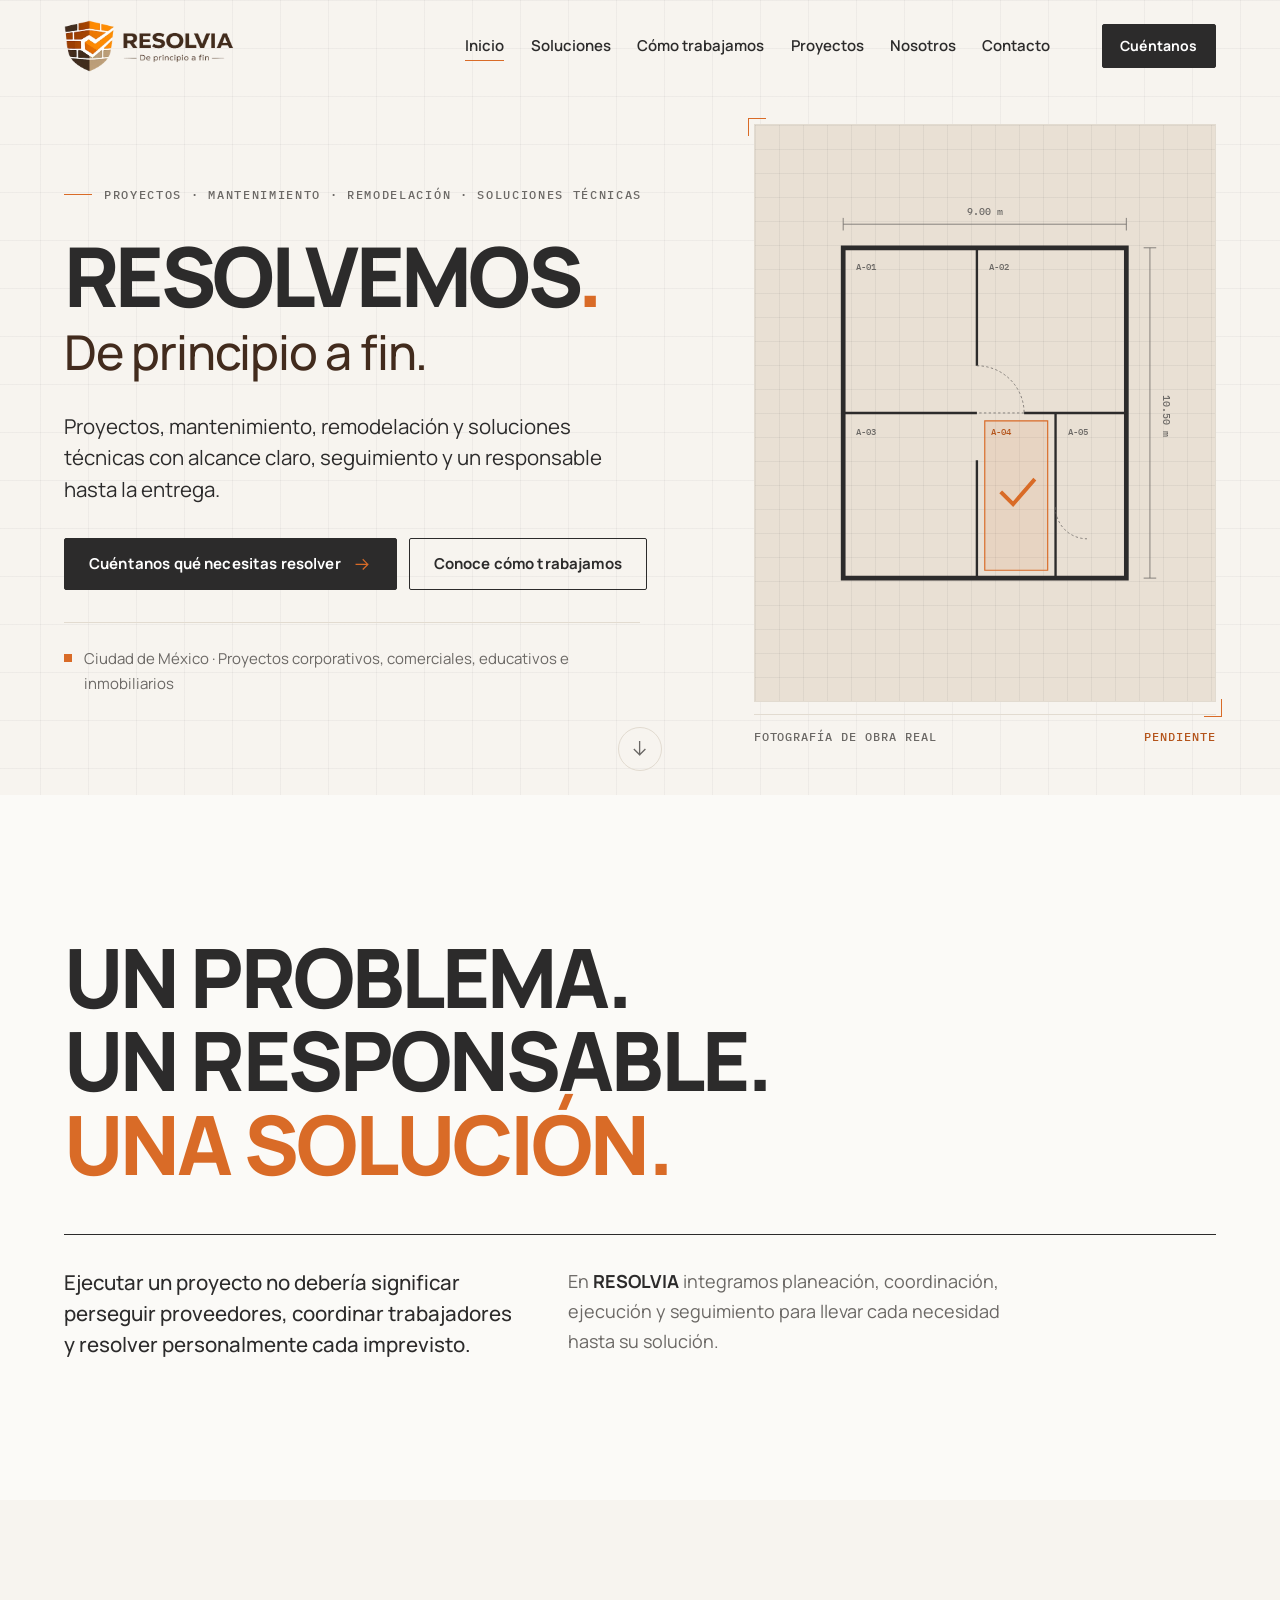
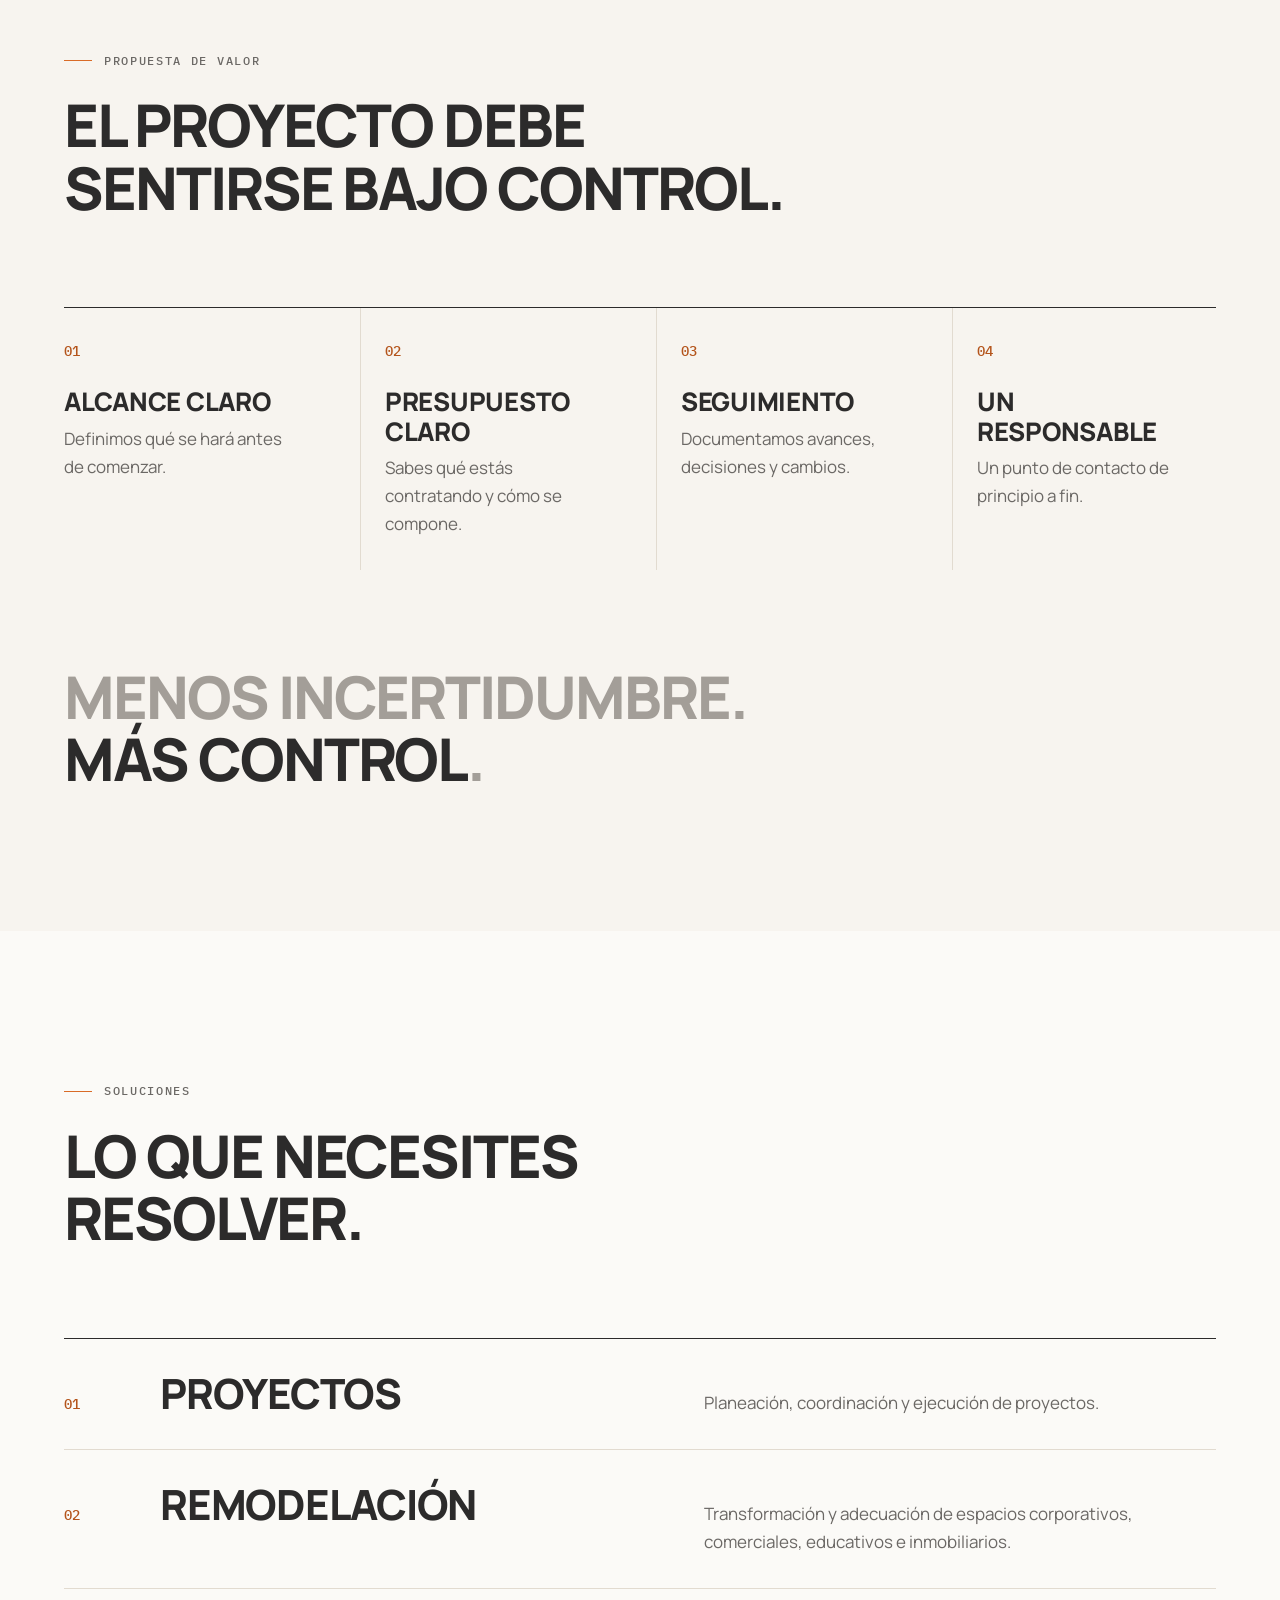
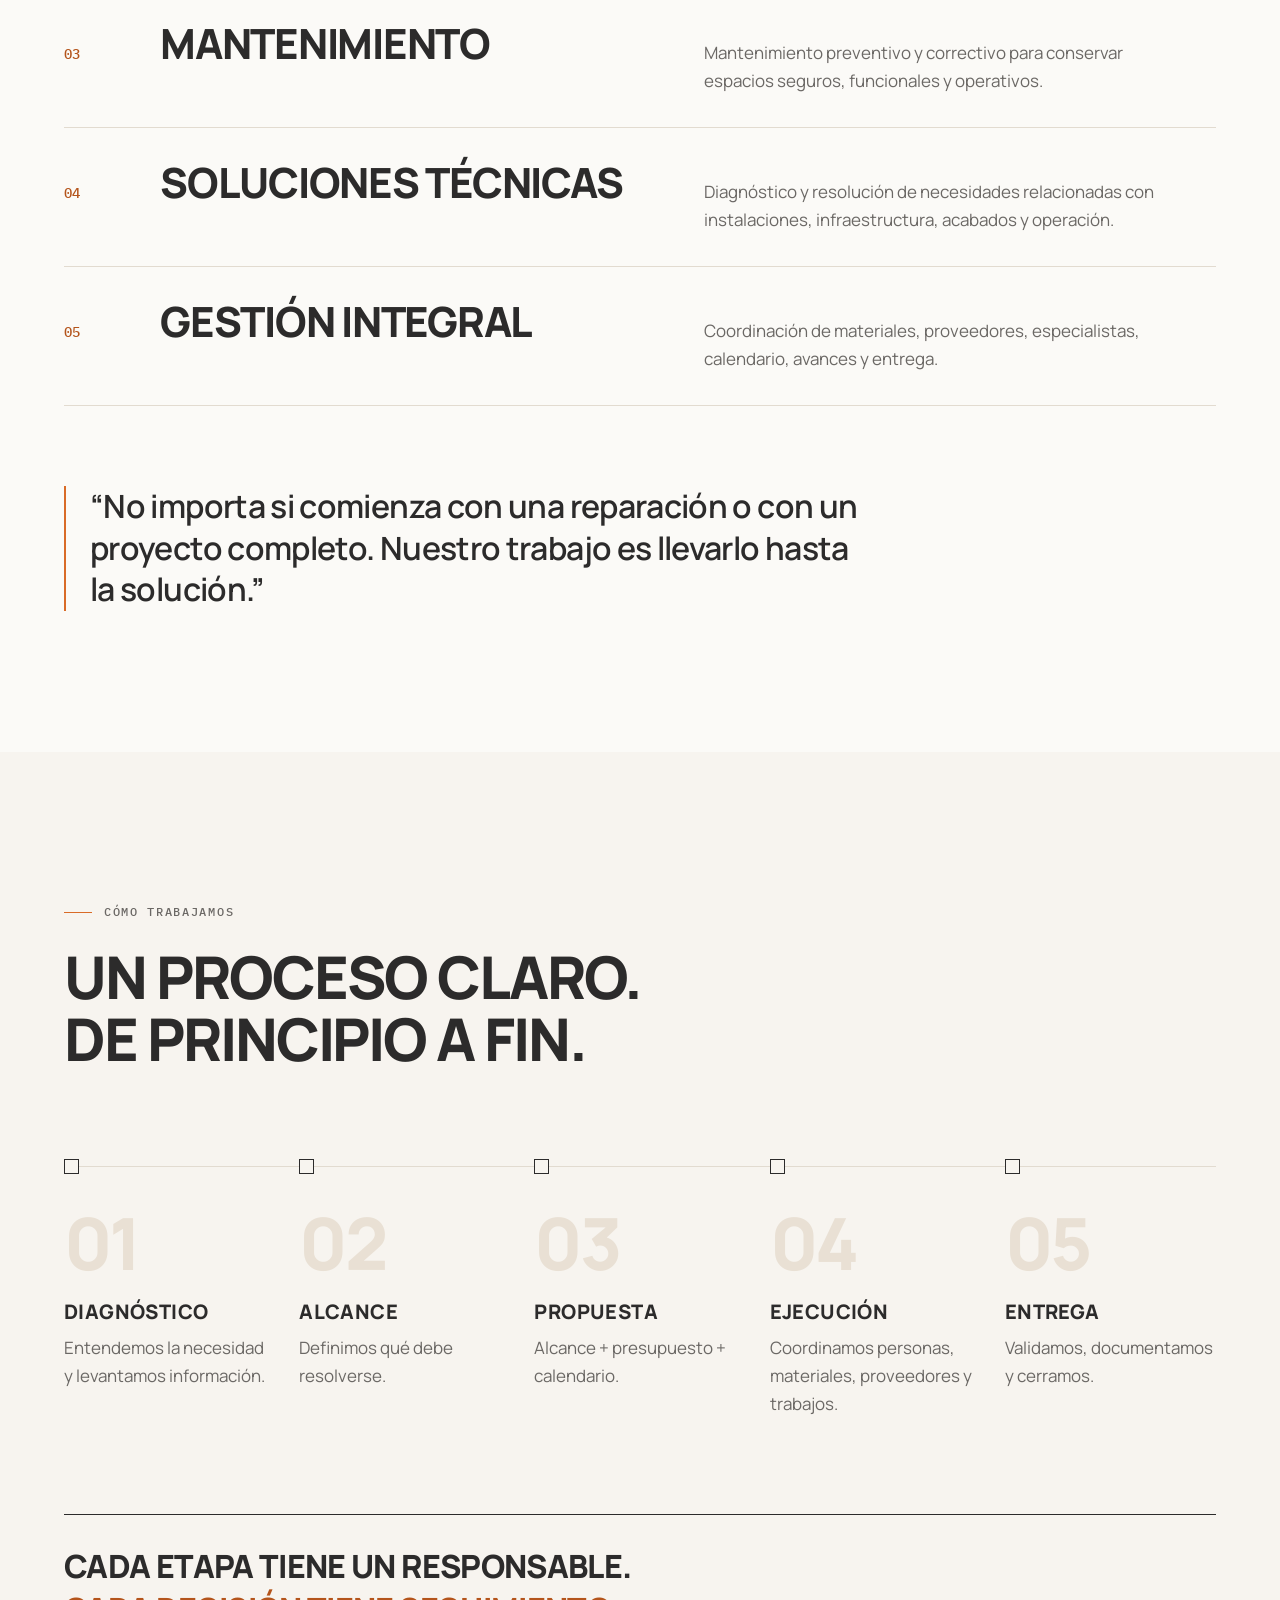
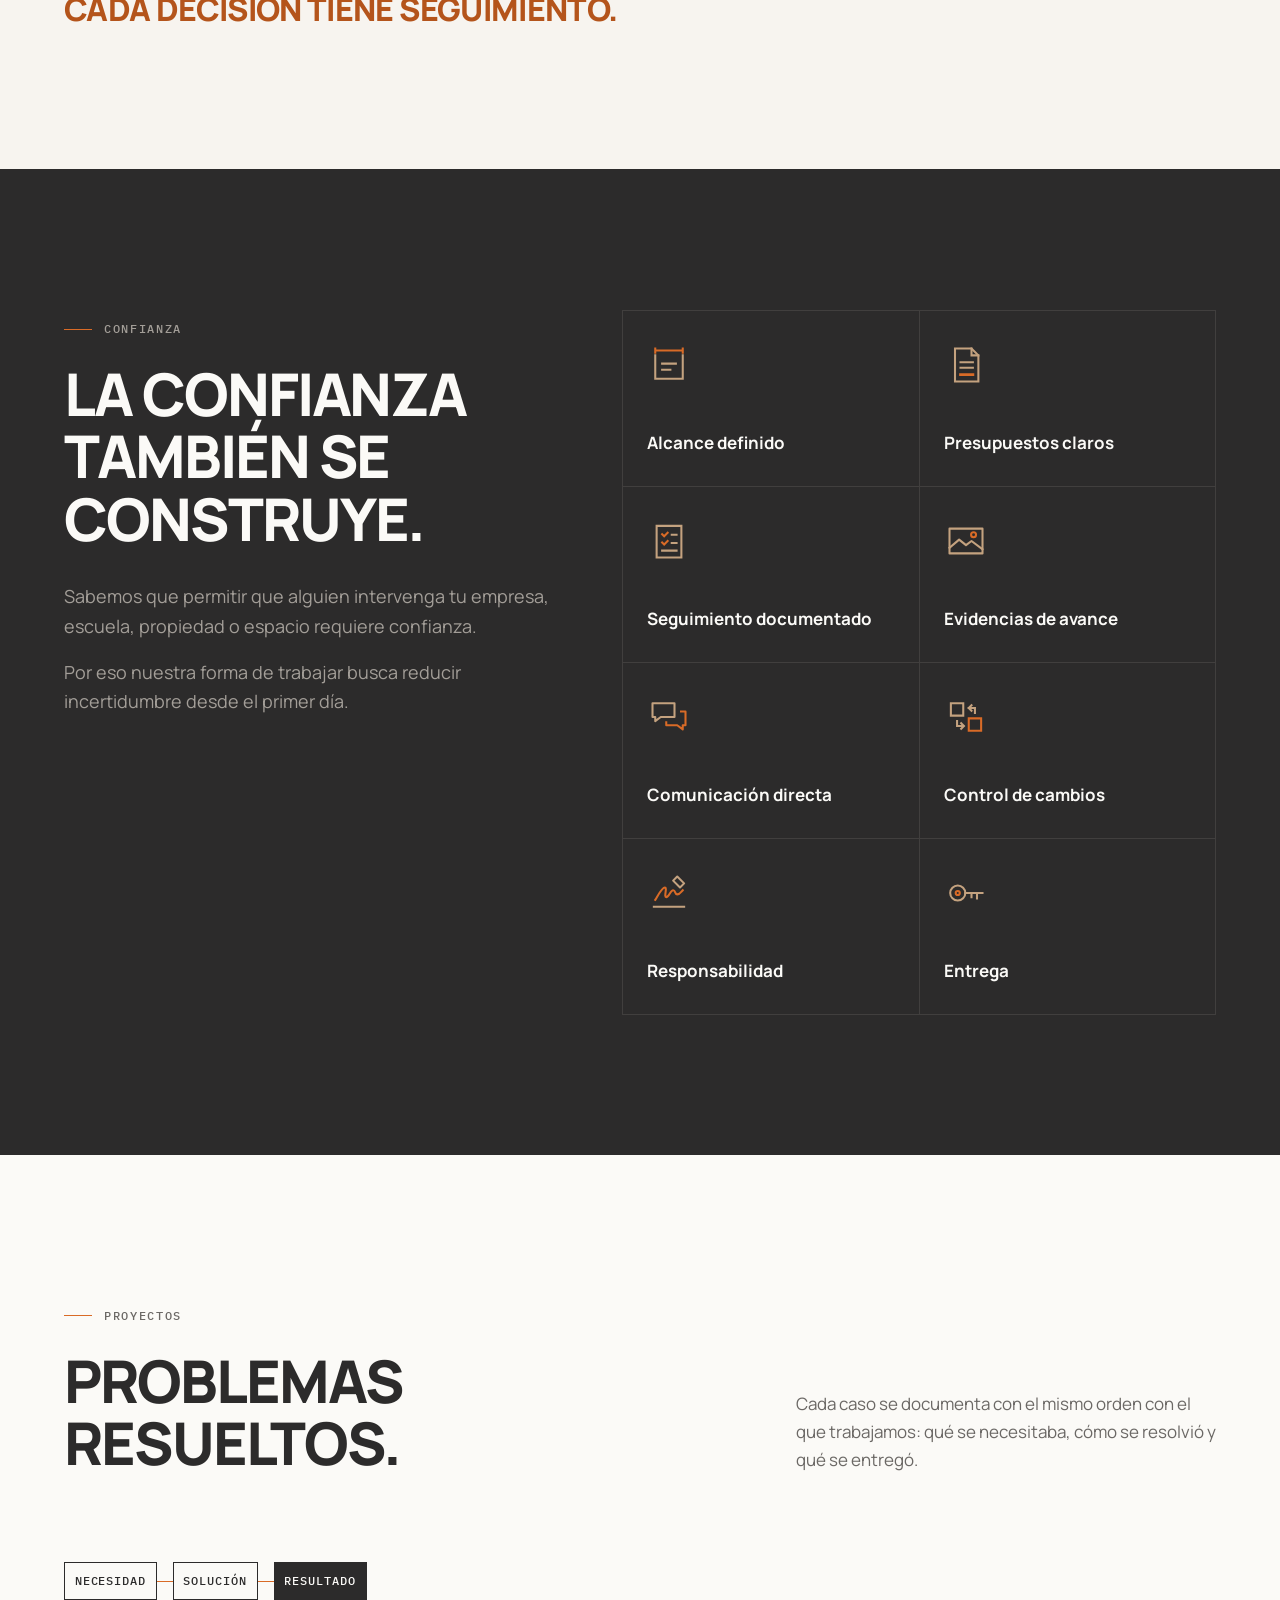
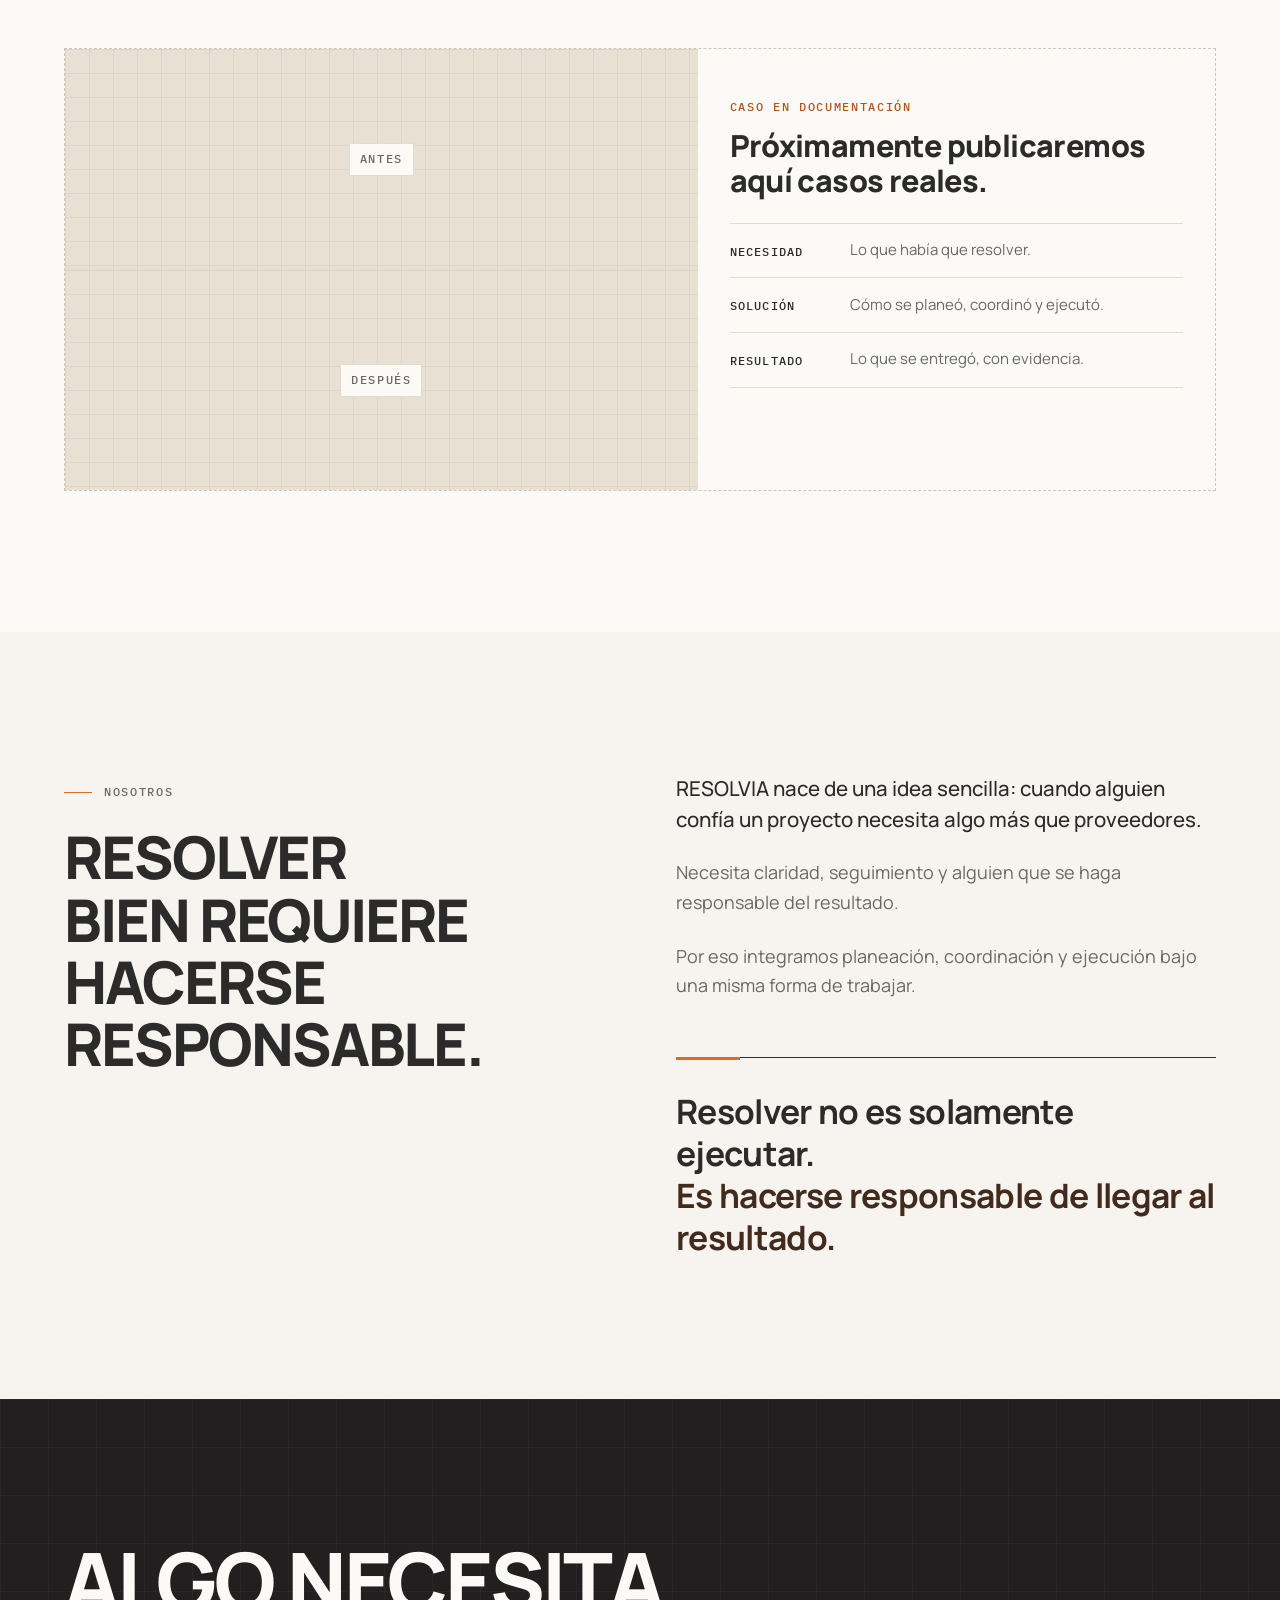
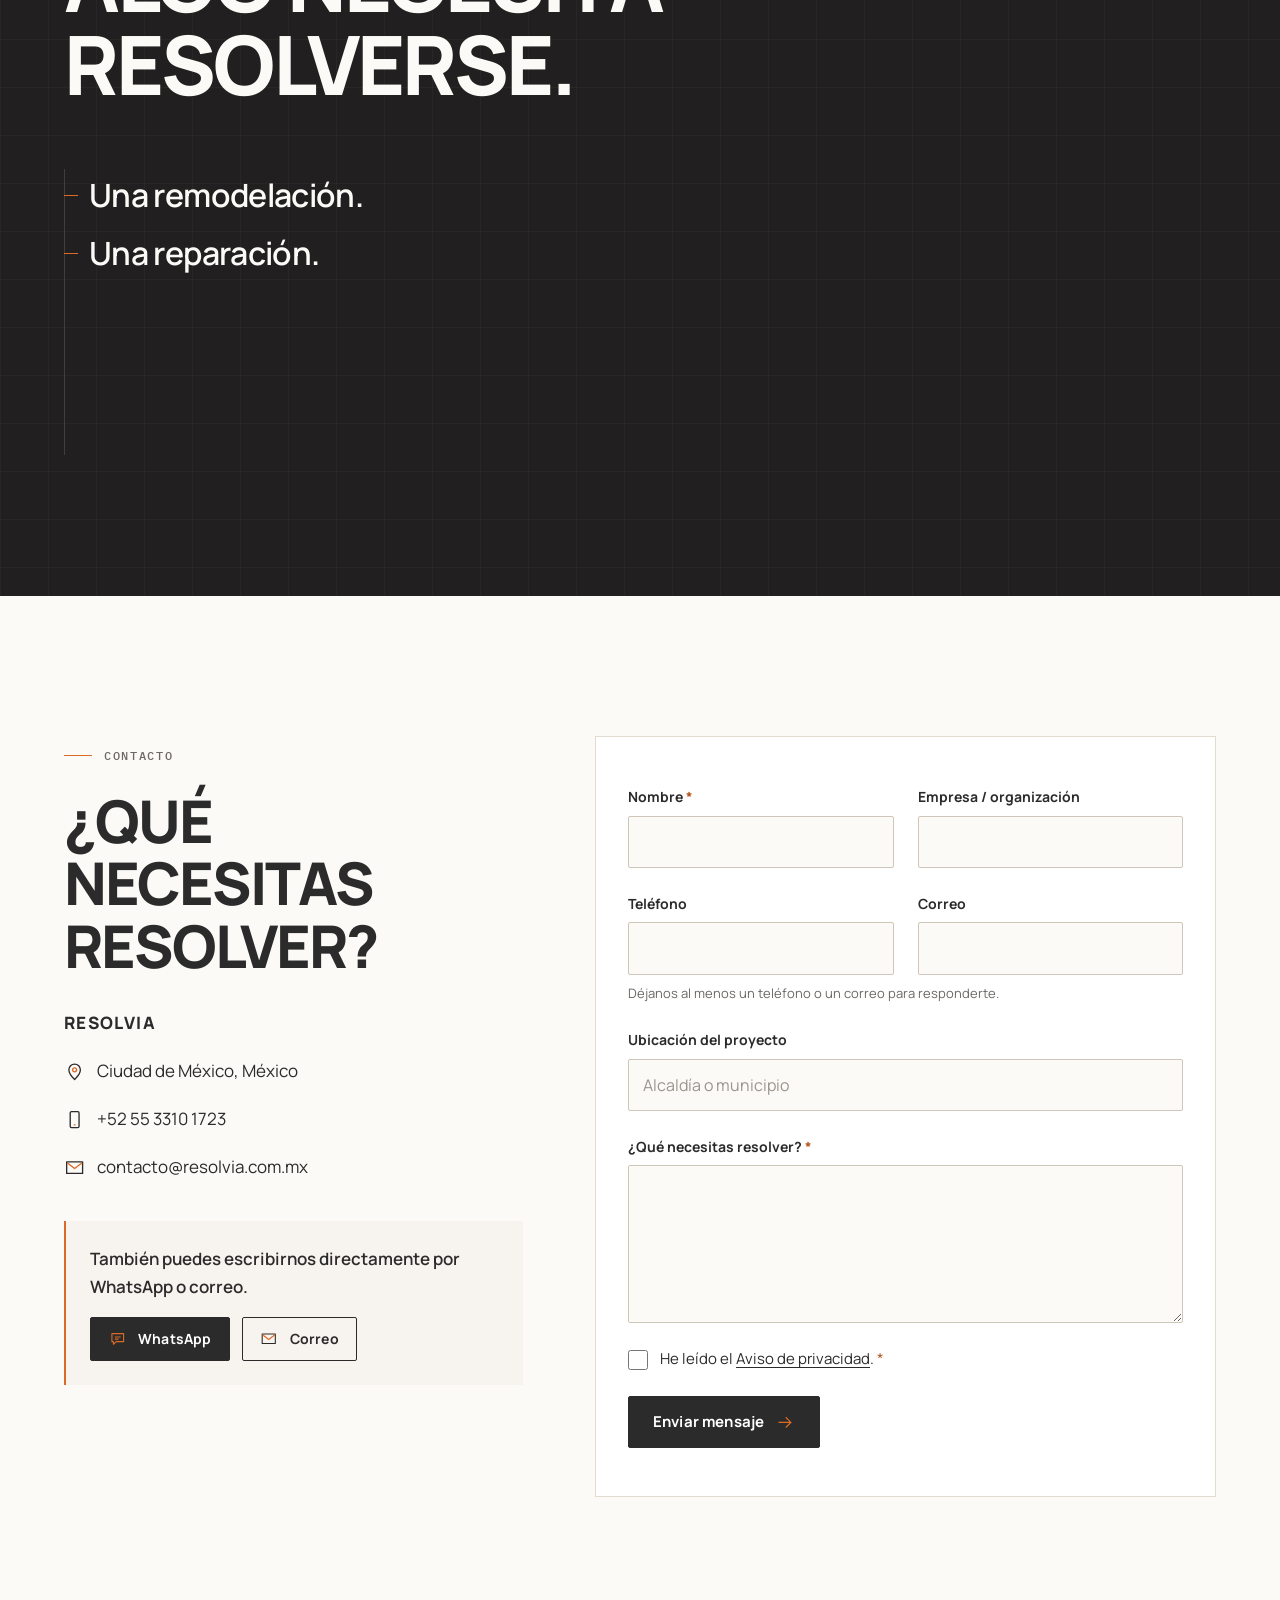
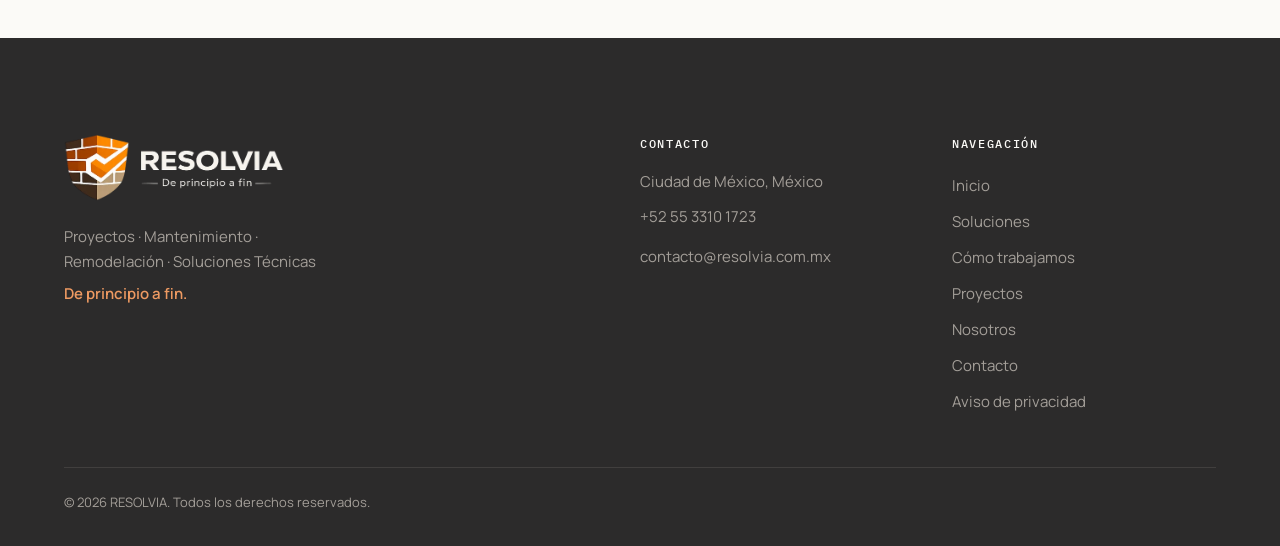
==== index.html @ 06630577 "Sitio web RESOLVIA v1.0 para GitHub Pages Sitio estático (HTML, CSS, JS vanilla) con index, 404, avi" ====
<!doctype html>
<html lang="es-MX">
<head>
  <meta charset="utf-8">
  <meta name="viewport" content="width=device-width, initial-scale=1, viewport-fit=cover">

  <!-- ===== SEO ===== -->
  <title>RESOLVIA | Proyectos, Remodelación y Mantenimiento en CDMX</title>
  <meta name="description" content="Proyectos, remodelación, mantenimiento y soluciones técnicas con seguimiento y un responsable de principio a fin. RESOLVIA · Ciudad de México.">
  <link rel="canonical" href="https://resolvia.com.mx/">
  <meta name="robots" content="index, follow">
  <meta name="theme-color" content="#2C2B2B">
  <meta name="format-detection" content="telephone=no">

  <!-- ===== Open Graph ===== -->
  <meta property="og:type" content="website">
  <meta property="og:locale" content="es_MX">
  <meta property="og:site_name" content="RESOLVIA">
  <meta property="og:title" content="RESOLVIA — De principio a fin.">
  <meta property="og:description" content="Proyectos, mantenimiento, remodelación y soluciones técnicas.">
  <meta property="og:url" content="https://resolvia.com.mx/">
  <meta property="og:image" content="https://resolvia.com.mx/assets/images/resolvia-og.jpg">
  <meta property="og:image:width" content="1200">
  <meta property="og:image:height" content="630">
  <meta property="og:image:alt" content="Logotipo de RESOLVIA sobre fondo carbón. De principio a fin.">

  <!-- ===== Twitter Cards ===== -->
  <meta name="twitter:card" content="summary_large_image">
  <meta name="twitter:title" content="RESOLVIA — De principio a fin.">
  <meta name="twitter:description" content="Proyectos, mantenimiento, remodelación y soluciones técnicas.">
  <meta name="twitter:image" content="https://resolvia.com.mx/assets/images/resolvia-og.jpg">

  <!-- ===== Favicon ===== -->
  <link rel="icon" href="favicon.ico" sizes="48x48">
  <link rel="icon" type="image/png" sizes="32x32" href="favicon-32x32.png">
  <link rel="icon" type="image/png" sizes="16x16" href="favicon-16x16.png">
  <link rel="apple-touch-icon" href="apple-touch-icon.png">
  <link rel="manifest" href="site.webmanifest">

  <!-- Marca que JS está activo antes de pintar (evita parpadeo en animaciones) -->
  <script>document.documentElement.classList.add("js");</script>

  <!-- ===== Recursos críticos ===== -->
  <link rel="preload" href="assets/fonts/manrope-var.woff2" as="font" type="font/woff2" crossorigin>
  <link rel="stylesheet" href="css/variables.css">
  <link rel="stylesheet" href="css/reset.css">
  <link rel="stylesheet" href="css/styles.css">
  <link rel="stylesheet" href="css/responsive.css">
  <script src="js/main.js" defer></script>

  <!-- ===== Datos estructurados (solo información real) ===== -->
  <script type="application/ld+json">
  {
    "@context": "https://schema.org",
    "@type": "ProfessionalService",
    "@id": "https://resolvia.com.mx/#organizacion",
    "name": "RESOLVIA",
    "slogan": "De principio a fin.",
    "description": "Proyectos, remodelación, mantenimiento y soluciones técnicas con seguimiento y un responsable de principio a fin.",
    "url": "https://resolvia.com.mx/",
    "logo": "https://resolvia.com.mx/assets/logos/resolvia-logo-1200.png",
    "image": "https://resolvia.com.mx/assets/images/resolvia-og.jpg",
    "telephone": "+52 55 3310 1723",
    "email": "contacto@resolvia.com.mx",
    "address": {
      "@type": "PostalAddress",
      "addressLocality": "Ciudad de México",
      "addressRegion": "CDMX",
      "addressCountry": "MX"
    },
    "areaServed": {
      "@type": "City",
      "name": "Ciudad de México"
    },
    "knowsAbout": [
      "Gestión de proyectos",
      "Remodelación de oficinas",
      "Remodelación comercial",
      "Remodelación de escuelas",
      "Mantenimiento preventivo y correctivo",
      "Adecuación de espacios",
      "Soluciones técnicas"
    ]
  }
  </script>

  <!-- ===================================================================
       GOOGLE ANALYTICS - INSERT GA4 ID HERE
       1. Crea una propiedad GA4 y copia tu Measurement ID (G-XXXXXXXXXX).
       2. Descomenta el bloque y reemplaza G-XXXXXXXXXX en ambos lugares.
       3. Actualiza el Aviso de privacidad para mencionar cookies de analítica.

  <script async src="https://www.googletagmanager.com/gtag/js?id=G-XXXXXXXXXX"></script>
  <script>
    window.dataLayer = window.dataLayer || [];
    function gtag(){dataLayer.push(arguments);}
    gtag('js', new Date());
    gtag('config', 'G-XXXXXXXXXX');
  </script>
       =================================================================== -->
</head>

<body>
  <a class="skip-link" href="#main">Saltar al contenido</a>

  <!-- =====================================================================
       HEADER
       ===================================================================== -->
  <header class="site-header" data-header>
    <div class="site-header__inner container">
      <a class="site-header__logo" href="#inicio" aria-label="RESOLVIA, ir al inicio">
        <picture>
          <source srcset="assets/logos/resolvia-dark.webp" type="image/webp">
          <img src="assets/logos/resolvia-dark.png" alt="RESOLVIA" width="520" height="159">
        </picture>
      </a>

      <nav class="site-nav" aria-label="Principal">
        <ul class="site-nav__list" role="list">
          <li><a class="site-nav__link" href="#inicio">Inicio</a></li>
          <li><a class="site-nav__link" href="#soluciones">Soluciones</a></li>
          <li><a class="site-nav__link" href="#proceso">Cómo trabajamos</a></li>
          <li><a class="site-nav__link" href="#proyectos">Proyectos</a></li>
          <li><a class="site-nav__link" href="#nosotros">Nosotros</a></li>
          <li><a class="site-nav__link" href="#contacto">Contacto</a></li>
        </ul>
      </nav>

      <a class="btn btn--dark btn--sm site-header__cta" href="#contacto">
        <span class="site-header__cta-long">Cuéntanos qué necesitas resolver</span>
        <span class="site-header__cta-short">Cuéntanos</span>
      </a>

      <button class="menu-toggle" type="button" aria-expanded="false" aria-controls="mobile-menu" data-menu-toggle>
        <span class="menu-toggle__bars" aria-hidden="true"></span>
        <span class="visually-hidden">Abrir menú</span>
      </button>
    </div>

    <!-- Menú móvil: comportamiento propio, no un desktop reducido -->
    <div class="mobile-menu" id="mobile-menu" data-mobile-menu hidden>
      <nav class="mobile-menu__nav" aria-label="Menú móvil">
        <ol class="mobile-menu__list" role="list">
          <li><a href="#inicio"><span class="mobile-menu__num">01</span>Inicio</a></li>
          <li><a href="#soluciones"><span class="mobile-menu__num">02</span>Soluciones</a></li>
          <li><a href="#proceso"><span class="mobile-menu__num">03</span>Cómo trabajamos</a></li>
          <li><a href="#proyectos"><span class="mobile-menu__num">04</span>Proyectos</a></li>
          <li><a href="#nosotros"><span class="mobile-menu__num">05</span>Nosotros</a></li>
          <li><a href="#contacto"><span class="mobile-menu__num">06</span>Contacto</a></li>
        </ol>
      </nav>
      <div class="mobile-menu__footer">
        <a class="btn btn--primary btn--block" href="#contacto">Cuéntanos qué necesitas resolver</a>
        <a class="mobile-menu__contact" href="tel:+525533101723">+52 55 3310 1723</a>
        <a class="mobile-menu__contact" href="mailto:contacto@resolvia.com.mx">contacto@resolvia.com.mx</a>
      </div>
    </div>
  </header>

  <main id="main">

    <!-- ===================================================================
         HERO
         =================================================================== -->
    <section class="hero" id="inicio" aria-labelledby="hero-title">
      <div class="hero__grid container">
        <div class="hero__content">
          <p class="eyebrow hero__eyebrow">Proyectos · Mantenimiento · Remodelación · Soluciones técnicas</p>

          <h1 class="hero__title" id="hero-title">
            <span class="hero__title-main">Resolvemos<span class="accent-dot">.</span></span>
            <span class="hero__title-sub">De principio a fin.</span>
          </h1>

          <p class="hero__lead">
            Proyectos, mantenimiento, remodelación y soluciones técnicas
            con alcance claro, seguimiento y un responsable hasta la entrega.
          </p>

          <div class="hero__actions">
            <a class="btn btn--dark" href="#contacto">
              Cuéntanos qué necesitas resolver
              <svg class="icon" aria-hidden="true"><use href="assets/icons/icons.svg#i-arrow"></use></svg>
            </a>
            <a class="btn btn--ghost" href="#proceso">Conoce cómo trabajamos</a>
          </div>

          <p class="hero__note">
            <span class="hero__note-mark" aria-hidden="true"></span>
            Ciudad de México · Proyectos corporativos, comerciales, educativos e inmobiliarios
          </p>
        </div>

        <!--
          FOTOGRAFÍA PRINCIPAL
          Reemplaza el bloque .media-placeholder por una fotografía real de obra:
          <picture>
            <source srcset="assets/images/hero/hero.avif" type="image/avif">
            <source srcset="assets/images/hero/hero.webp" type="image/webp">
            <img src="assets/images/hero/hero.jpg" alt="Describe la obra real" width="1200" height="1500" fetchpriority="high">
          </picture>
        -->
        <figure class="hero__media">
          <div class="media-placeholder media-placeholder--plan" role="img" aria-label="Espacio reservado para fotografía de obra real">
            <svg class="plan" viewBox="0 0 480 600" aria-hidden="true" focusable="false">
              <!-- Muros exteriores -->
              <path class="plan__wall" d="M60 90H420V510H60Z"/>
              <!-- Divisiones -->
              <path class="plan__part" d="M60 300H230M290 300H420M230 90V240M230 360V510M330 300V510"/>
              <!-- Puertas -->
              <path class="plan__door" d="M230 240A60 60 0 0 1 290 300M290 300H230"/>
              <path class="plan__door" d="M330 420A40 40 0 0 0 370 460"/>
              <!-- Zona resuelta -->
              <path class="plan__zone" d="M240 310H320V500H240Z"/>
              <path class="plan__check" d="M262 402l14 14 26-30"/>
              <!-- Cotas -->
              <path class="plan__dim" d="M60 60H420M60 52V68M420 52V68"/>
              <path class="plan__dim" d="M450 90V510M442 90H458M442 510H458"/>
              <text class="plan__label" x="240" y="48" text-anchor="middle">9.00 m</text>
              <text class="plan__label" x="466" y="304" transform="rotate(90 466 304)" text-anchor="middle">10.50 m</text>
              <!-- Referencias -->
              <text class="plan__tag" x="76" y="118">A-01</text>
              <text class="plan__tag" x="246" y="118">A-02</text>
              <text class="plan__tag" x="76" y="328">A-03</text>
              <text class="plan__tag" x="346" y="328">A-05</text>
              <text class="plan__tag plan__tag--accent" x="248" y="328">A-04</text>
            </svg>
          </div>
          <figcaption class="media-caption">
            <span>Fotografía de obra real</span>
            <span class="media-caption__status">Pendiente</span>
          </figcaption>
        </figure>
      </div>

      <a class="hero__scroll" href="#enfoque" aria-label="Continuar a la siguiente sección">
        <svg class="icon" aria-hidden="true"><use href="assets/icons/icons.svg#i-arrow-down"></use></svg>
      </a>
    </section>

    <!-- ===================================================================
         TRANSICIÓN DE MARCA
         =================================================================== -->
    <section class="statement section" id="enfoque" aria-labelledby="statement-title">
      <div class="container">
        <h2 class="statement__title" id="statement-title" data-reveal>
          <span>Un problema.</span>
          <span>Un responsable.</span>
          <span class="statement__accent">Una solución.</span>
        </h2>

        <span class="draw-line" data-reveal aria-hidden="true"></span>

        <div class="statement__body">
          <p class="lead" data-reveal>
            Ejecutar un proyecto no debería significar perseguir proveedores,
            coordinar trabajadores y resolver personalmente cada imprevisto.
          </p>
          <p data-reveal>
            En <strong>RESOLVIA</strong> integramos planeación, coordinación, ejecución y
            seguimiento para llevar cada necesidad hasta su solución.
          </p>
        </div>
      </div>
    </section>

    <!-- ===================================================================
         VALUE PROPOSITION
         =================================================================== -->
    <section class="value section section--alt" aria-labelledby="value-title">
      <div class="container">
        <header class="section-head">
          <p class="eyebrow">Propuesta de valor</p>
          <h2 class="section-title" id="value-title" data-reveal>El proyecto debe sentirse bajo control.</h2>
        </header>

        <ol class="value__grid" role="list">
          <li class="value__item" data-reveal>
            <span class="value__num">01</span>
            <h3 class="value__title">Alcance claro</h3>
            <p>Definimos qué se hará antes de comenzar.</p>
          </li>
          <li class="value__item" data-reveal>
            <span class="value__num">02</span>
            <h3 class="value__title">Presupuesto claro</h3>
            <p>Sabes qué estás contratando y cómo se compone.</p>
          </li>
          <li class="value__item" data-reveal>
            <span class="value__num">03</span>
            <h3 class="value__title">Seguimiento</h3>
            <p>Documentamos avances, decisiones y cambios.</p>
          </li>
          <li class="value__item" data-reveal>
            <span class="value__num">04</span>
            <h3 class="value__title">Un responsable</h3>
            <p>Un punto de contacto de principio a fin.</p>
          </li>
        </ol>

        <p class="value__close" data-reveal>
          <span>Menos incertidumbre.</span>
          <span>Más control<span class="accent-dot">.</span></span>
        </p>
      </div>
    </section>

    <!-- ===================================================================
         SERVICES
         =================================================================== -->
    <section class="services section" id="soluciones" aria-labelledby="services-title">
      <div class="container">
        <header class="section-head section-head--split">
          <div>
            <p class="eyebrow">Soluciones</p>
            <h2 class="section-title" id="services-title" data-reveal>Lo que necesites resolver.</h2>
          </div>
        </header>

        <ul class="services__list" role="list">
          <li class="service" data-reveal>
            <span class="service__num">01</span>
            <h3 class="service__title">Proyectos</h3>
            <p class="service__text">Planeación, coordinación y ejecución de proyectos.</p>
          </li>
          <li class="service" data-reveal>
            <span class="service__num">02</span>
            <h3 class="service__title">Remodelación</h3>
            <p class="service__text">Transformación y adecuación de espacios corporativos, comerciales, educativos e inmobiliarios.</p>
          </li>
          <li class="service" data-reveal>
            <span class="service__num">03</span>
            <h3 class="service__title">Mantenimiento</h3>
            <p class="service__text">Mantenimiento preventivo y correctivo para conservar espacios seguros, funcionales y operativos.</p>
          </li>
          <li class="service" data-reveal>
            <span class="service__num">04</span>
            <h3 class="service__title">Soluciones técnicas</h3>
            <p class="service__text">Diagnóstico y resolución de necesidades relacionadas con instalaciones, infraestructura, acabados y operación.</p>
          </li>
          <li class="service" data-reveal>
            <span class="service__num">05</span>
            <h3 class="service__title">Gestión integral</h3>
            <p class="service__text">Coordinación de materiales, proveedores, especialistas, calendario, avances y entrega.</p>
          </li>
        </ul>

        <blockquote class="services__quote" data-reveal>
          <p>“No importa si comienza con una reparación o con un proyecto completo. Nuestro trabajo es llevarlo hasta la solución.”</p>
        </blockquote>
      </div>
    </section>

    <!-- ===================================================================
         PROCESS
         =================================================================== -->
    <section class="process section section--alt" id="proceso" aria-labelledby="process-title">
      <div class="container">
        <header class="section-head">
          <p class="eyebrow">Cómo trabajamos</p>
          <h2 class="section-title" id="process-title" data-reveal>
            Un proceso claro.<br>De principio a fin.
          </h2>
        </header>

        <div class="timeline" data-timeline>
          <div class="timeline__track" aria-hidden="true">
            <span class="timeline__progress" data-timeline-progress></span>
          </div>

          <ol class="timeline__steps" role="list">
            <li class="step" data-step>
              <span class="step__node" aria-hidden="true"></span>
              <span class="step__num">01</span>
              <h3 class="step__title">Diagnóstico</h3>
              <p class="step__text">Entendemos la necesidad y levantamos información.</p>
            </li>
            <li class="step" data-step>
              <span class="step__node" aria-hidden="true"></span>
              <span class="step__num">02</span>
              <h3 class="step__title">Alcance</h3>
              <p class="step__text">Definimos qué debe resolverse.</p>
            </li>
            <li class="step" data-step>
              <span class="step__node" aria-hidden="true"></span>
              <span class="step__num">03</span>
              <h3 class="step__title">Propuesta</h3>
              <p class="step__text">Alcance + presupuesto + calendario.</p>
            </li>
            <li class="step" data-step>
              <span class="step__node" aria-hidden="true"></span>
              <span class="step__num">04</span>
              <h3 class="step__title">Ejecución</h3>
              <p class="step__text">Coordinamos personas, materiales, proveedores y trabajos.</p>
            </li>
            <li class="step" data-step>
              <span class="step__node" aria-hidden="true"></span>
              <span class="step__num">05</span>
              <h3 class="step__title">Entrega</h3>
              <p class="step__text">Validamos, documentamos y cerramos.</p>
            </li>
          </ol>
        </div>

        <p class="process__close" data-reveal>
          <span>Cada etapa tiene un responsable.</span>
          <span>Cada decisión tiene seguimiento.</span>
        </p>
      </div>
    </section>

    <!-- ===================================================================
         TRUST
         =================================================================== -->
    <section class="trust section section--dark" aria-labelledby="trust-title">
      <div class="container trust__grid">
        <div class="trust__intro">
          <p class="eyebrow eyebrow--dark">Confianza</p>
          <h2 class="section-title" id="trust-title" data-reveal>
            La confianza<br>también se construye.
          </h2>
          <p class="trust__text" data-reveal>
            Sabemos que permitir que alguien intervenga tu empresa, escuela,
            propiedad o espacio requiere confianza.
          </p>
          <p class="trust__text" data-reveal>
            Por eso nuestra forma de trabajar busca reducir incertidumbre
            desde el primer día.
          </p>
        </div>

        <ul class="trust__list" role="list">
          <li class="trust-item" data-reveal>
            <svg class="trust-item__icon" aria-hidden="true"><use href="assets/icons/icons.svg#i-scope"></use></svg>
            <span>Alcance definido</span>
          </li>
          <li class="trust-item" data-reveal>
            <svg class="trust-item__icon" aria-hidden="true"><use href="assets/icons/icons.svg#i-budget"></use></svg>
            <span>Presupuestos claros</span>
          </li>
          <li class="trust-item" data-reveal>
            <svg class="trust-item__icon" aria-hidden="true"><use href="assets/icons/icons.svg#i-log"></use></svg>
            <span>Seguimiento documentado</span>
          </li>
          <li class="trust-item" data-reveal>
            <svg class="trust-item__icon" aria-hidden="true"><use href="assets/icons/icons.svg#i-evidence"></use></svg>
            <span>Evidencias de avance</span>
          </li>
          <li class="trust-item" data-reveal>
            <svg class="trust-item__icon" aria-hidden="true"><use href="assets/icons/icons.svg#i-direct"></use></svg>
            <span>Comunicación directa</span>
          </li>
          <li class="trust-item" data-reveal>
            <svg class="trust-item__icon" aria-hidden="true"><use href="assets/icons/icons.svg#i-changes"></use></svg>
            <span>Control de cambios</span>
          </li>
          <li class="trust-item" data-reveal>
            <svg class="trust-item__icon" aria-hidden="true"><use href="assets/icons/icons.svg#i-sign"></use></svg>
            <span>Responsabilidad</span>
          </li>
          <li class="trust-item" data-reveal>
            <svg class="trust-item__icon" aria-hidden="true"><use href="assets/icons/icons.svg#i-handover"></use></svg>
            <span>Entrega</span>
          </li>
        </ul>
      </div>
    </section>

    <!-- ===================================================================
         PROJECTS
         Cada caso usa el componente .case (ver README → "Agregar un proyecto").
         No publicar proyectos, clientes, testimonios ni métricas sin autorización.
         =================================================================== -->
    <section class="projects section" id="proyectos" aria-labelledby="projects-title">
      <div class="container">
        <header class="section-head section-head--split">
          <div>
            <p class="eyebrow">Proyectos</p>
            <h2 class="section-title" id="projects-title" data-reveal>Problemas resueltos.</h2>
          </div>
          <p class="section-head__aside" data-reveal>
            Cada caso se documenta con el mismo orden con el que trabajamos:
            qué se necesitaba, cómo se resolvió y qué se entregó.
          </p>
        </header>

        <ol class="case-model" role="list" aria-label="Modelo de cada caso" data-reveal>
          <li>Necesidad</li>
          <li>Solución</li>
          <li>Resultado</li>
        </ol>

        <div class="projects__grid" data-projects>

          <!-- ============ PLANTILLA DE CASO (copiar y completar) ============
          <article class="case">
            <div class="case__media">
              <figure class="case__photo">
                <picture>
                  <source srcset="assets/images/projects/nombre-antes.webp" type="image/webp">
                  <img src="assets/images/projects/nombre-antes.jpg" alt="Estado inicial de ..." width="800" height="600" loading="lazy" decoding="async">
                </picture>
                <figcaption>Antes</figcaption>
              </figure>
              <figure class="case__photo">
                <picture>
                  <source srcset="assets/images/projects/nombre-despues.webp" type="image/webp">
                  <img src="assets/images/projects/nombre-despues.jpg" alt="Resultado de ..." width="800" height="600" loading="lazy" decoding="async">
                </picture>
                <figcaption>Después</figcaption>
              </figure>
            </div>
            <div class="case__body">
              <p class="case__category">Remodelación</p>
              <h3 class="case__title">Nombre del proyecto</h3>
              <dl class="case__meta">
                <div><dt>Ubicación</dt><dd>Alcaldía, CDMX</dd></div>
                <div><dt>Duración</dt><dd>0 semanas</dd></div>
                <div><dt>Alcance</dt><dd>Resumen breve del alcance</dd></div>
              </dl>
              <ol class="case__flow" role="list">
                <li><span class="case__flow-label">Necesidad</span><p>Qué necesitaba resolver el cliente.</p></li>
                <li><span class="case__flow-label">Solución</span><p>Qué hicimos y cómo lo coordinamos.</p></li>
                <li><span class="case__flow-label">Resultado</span><p>Qué se entregó y cómo quedó documentado.</p></li>
              </ol>
            </div>
          </article>
          ================================================================= -->

          <!-- Estado inicial: sin casos publicados todavía -->
          <article class="case case--pending" data-reveal>
            <div class="case__media">
              <div class="case__photo media-placeholder" role="img" aria-label="Espacio reservado para fotografía del estado inicial">
                <span class="media-placeholder__label">Antes</span>
              </div>
              <div class="case__photo media-placeholder" role="img" aria-label="Espacio reservado para fotografía del resultado">
                <span class="media-placeholder__label">Después</span>
              </div>
            </div>
            <div class="case__body">
              <p class="case__category">Caso en documentación</p>
              <h3 class="case__title">Próximamente publicaremos aquí casos reales.</h3>
              <ol class="case__flow" role="list">
                <li><span class="case__flow-label">Necesidad</span><p>Lo que había que resolver.</p></li>
                <li><span class="case__flow-label">Solución</span><p>Cómo se planeó, coordinó y ejecutó.</p></li>
                <li><span class="case__flow-label">Resultado</span><p>Lo que se entregó, con evidencia.</p></li>
              </ol>
            </div>
          </article>

        </div>
      </div>
    </section>

    <!-- ===================================================================
         ABOUT
         =================================================================== -->
    <section class="about section section--alt" id="nosotros" aria-labelledby="about-title">
      <div class="container about__grid">
        <div class="about__head">
          <p class="eyebrow">Nosotros</p>
          <h2 class="section-title" id="about-title" data-reveal>
            Resolver bien requiere hacerse responsable.
          </h2>
        </div>

        <div class="about__body">
          <p class="lead" data-reveal>RESOLVIA nace de una idea sencilla: cuando alguien confía un proyecto necesita algo más que proveedores.</p>
          <p data-reveal>Necesita claridad, seguimiento y alguien que se haga responsable del resultado.</p>
          <p data-reveal>Por eso integramos planeación, coordinación y ejecución bajo una misma forma de trabajar.</p>

          <blockquote class="about__quote" data-reveal>
            <p>Resolver no es solamente ejecutar.</p>
            <p>Es hacerse responsable de llegar al resultado.</p>
          </blockquote>
        </div>
      </div>
    </section>

    <!-- ===================================================================
         CTA
         =================================================================== -->
    <section class="cta section section--dark" aria-labelledby="cta-title" data-cta>
      <div class="container cta__inner">
        <h2 class="cta__title" id="cta-title">Algo necesita resolverse.</h2>

        <ul class="cta__needs" role="list">
          <li>Una remodelación.</li>
          <li>Una reparación.</li>
          <li>Una adecuación.</li>
          <li>Un mantenimiento.</li>
          <li>Un proyecto completo.</li>
        </ul>

        <div class="cta__resolve">
          <p class="cta__ask">Cuéntanos qué necesitas.</p>
          <p class="cta__promise">Nosotros lo llevamos<br>de principio a fin<span class="accent-dot">.</span></p>
          <a class="btn btn--primary btn--lg" href="https://wa.me/525533101723?text=Hola%2C%20contacto%20a%20RESOLVIA%20porque%20necesito%20ayuda%20con%20un%20proyecto." target="_blank" rel="noopener" data-whatsapp>
            Hablar con RESOLVIA
            <svg class="icon" aria-hidden="true"><use href="assets/icons/icons.svg#i-arrow"></use></svg>
          </a>
        </div>
      </div>
    </section>

    <!-- ===================================================================
         CONTACT
         =================================================================== -->
    <section class="contact section" id="contacto" aria-labelledby="contact-title">
      <div class="container contact__grid">
        <div class="contact__info">
          <p class="eyebrow">Contacto</p>
          <h2 class="section-title" id="contact-title">¿Qué necesitas resolver?</h2>

          <address class="contact__data">
            <p class="contact__brand">RESOLVIA</p>
            <p class="contact__row">
              <svg class="icon" aria-hidden="true"><use href="assets/icons/icons.svg#i-pin"></use></svg>
              Ciudad de México, México
            </p>
            <a class="contact__row" href="tel:+525533101723">
              <svg class="icon" aria-hidden="true"><use href="assets/icons/icons.svg#i-phone"></use></svg>
              +52 55 3310 1723
            </a>
            <a class="contact__row" href="mailto:contacto@resolvia.com.mx">
              <svg class="icon" aria-hidden="true"><use href="assets/icons/icons.svg#i-mail"></use></svg>
              contacto@resolvia.com.mx
            </a>
          </address>

          <div class="contact__fallback">
            <p>También puedes escribirnos directamente por WhatsApp o correo.</p>
            <div class="contact__fallback-actions">
              <a class="btn btn--dark btn--sm" href="https://wa.me/525533101723?text=Hola%2C%20contacto%20a%20RESOLVIA%20porque%20necesito%20ayuda%20con%20un%20proyecto." target="_blank" rel="noopener" data-whatsapp>
                <svg class="icon" aria-hidden="true"><use href="assets/icons/icons.svg#i-chat"></use></svg>
                WhatsApp
              </a>
              <a class="btn btn--ghost btn--sm" href="mailto:contacto@resolvia.com.mx">
                <svg class="icon" aria-hidden="true"><use href="assets/icons/icons.svg#i-mail"></use></svg>
                Correo
              </a>
            </div>
          </div>
        </div>

        <!--
          FORMULARIO
          GitHub Pages no ejecuta código de servidor. Para recibir los mensajes,
          conecta un servicio para sitios estáticos (p. ej. Formspree) y pega su
          URL en data-endpoint. Mientras esté vacío, el formulario abre el correo
          del visitante con el mensaje ya redactado (no simula un envío).
        -->
        <form class="form" data-contact-form data-endpoint="" action="mailto:contacto@resolvia.com.mx" method="post" enctype="text/plain" novalidate>
          <div class="form__row form__row--2">
            <div class="field">
              <label class="field__label" for="f-nombre">Nombre <span class="field__req" aria-hidden="true">*</span></label>
              <input class="field__input" id="f-nombre" name="nombre" type="text" autocomplete="name" required>
            </div>
            <div class="field">
              <label class="field__label" for="f-empresa">Empresa / organización</label>
              <input class="field__input" id="f-empresa" name="empresa" type="text" autocomplete="organization">
            </div>
          </div>

          <div class="form__row form__row--2">
            <div class="field">
              <label class="field__label" for="f-telefono">Teléfono</label>
              <input class="field__input" id="f-telefono" name="telefono" type="tel" autocomplete="tel" inputmode="tel" aria-describedby="f-contact-hint">
            </div>
            <div class="field">
              <label class="field__label" for="f-correo">Correo</label>
              <input class="field__input" id="f-correo" name="correo" type="email" autocomplete="email" aria-describedby="f-contact-hint">
            </div>
          </div>
          <p class="field__hint" id="f-contact-hint">Déjanos al menos un teléfono o un correo para responderte.</p>

          <div class="field">
            <label class="field__label" for="f-ubicacion">Ubicación del proyecto</label>
            <input class="field__input" id="f-ubicacion" name="ubicacion" type="text" placeholder="Alcaldía o municipio">
          </div>

          <div class="field">
            <label class="field__label" for="f-mensaje">¿Qué necesitas resolver? <span class="field__req" aria-hidden="true">*</span></label>
            <textarea class="field__input field__input--area" id="f-mensaje" name="mensaje" rows="5" required></textarea>
          </div>

          <!-- Anti-spam: los humanos no ven este campo -->
          <div class="form__trap" aria-hidden="true">
            <label for="f-web">No llenar</label>
            <input id="f-web" name="_gotcha" type="text" tabindex="-1" autocomplete="off">
          </div>

          <div class="field field--check">
            <input class="field__check" id="f-privacidad" name="privacidad" type="checkbox" required>
            <label for="f-privacidad">He leído el <a href="privacidad.html">Aviso de privacidad</a>. <span class="field__req" aria-hidden="true">*</span></label>
          </div>

          <div class="form__footer">
            <button class="btn btn--dark" type="submit" data-submit>
              Enviar mensaje
              <svg class="icon" aria-hidden="true"><use href="assets/icons/icons.svg#i-arrow"></use></svg>
            </button>
            <p class="form__status" role="status" aria-live="polite" data-form-status></p>
          </div>
        </form>
      </div>
    </section>
  </main>

  <!-- =====================================================================
       FOOTER
       ===================================================================== -->
  <footer class="site-footer">
    <div class="container site-footer__grid">
      <div class="site-footer__brand">
        <picture>
          <source srcset="assets/logos/resolvia-light.webp" type="image/webp">
          <img class="site-footer__logo" src="assets/logos/resolvia-light.png" alt="RESOLVIA" width="520" height="159" loading="lazy" decoding="async">
        </picture>
        <p class="site-footer__activity">Proyectos · Mantenimiento · Remodelación · Soluciones Técnicas</p>
        <p class="site-footer__tagline">De principio a fin.</p>
      </div>

      <div class="site-footer__col">
        <h2 class="site-footer__heading">Contacto</h2>
        <address class="site-footer__address">
          <p>Ciudad de México, México</p>
          <p><a href="tel:+525533101723">+52 55 3310 1723</a></p>
          <p><a href="mailto:contacto@resolvia.com.mx">contacto@resolvia.com.mx</a></p>
        </address>
      </div>

      <nav class="site-footer__col" aria-label="Pie de página">
        <h2 class="site-footer__heading">Navegación</h2>
        <ul class="site-footer__links" role="list">
          <li><a href="#inicio">Inicio</a></li>
          <li><a href="#soluciones">Soluciones</a></li>
          <li><a href="#proceso">Cómo trabajamos</a></li>
          <li><a href="#proyectos">Proyectos</a></li>
          <li><a href="#nosotros">Nosotros</a></li>
          <li><a href="#contacto">Contacto</a></li>
          <li><a href="privacidad.html">Aviso de privacidad</a></li>
        </ul>
      </nav>
    </div>

    <div class="container site-footer__bottom">
      <p>© <span data-year>2026</span> RESOLVIA. Todos los derechos reservados.</p>
    </div>
  </footer>

  <!-- WHATSAPP: botón flotante discreto (solo móvil) -->
  <a class="wa-float" href="https://wa.me/525533101723?text=Hola%2C%20contacto%20a%20RESOLVIA%20porque%20necesito%20ayuda%20con%20un%20proyecto." target="_blank" rel="noopener" data-whatsapp data-wa-float>
    <svg class="icon" aria-hidden="true"><use href="assets/icons/icons.svg#i-chat"></use></svg>
    <span>WhatsApp</span>
  </a>
</body>
</html>
---- css/variables.css ----
/* ==========================================================================
   RESOLVIA — Variables globales
   Paleta, tipografía, espaciado y tiempos de animación.
   Cambia aquí un valor y se actualiza en todo el sitio.
   ========================================================================== */

/* Tipografías auto-alojadas (sin peticiones a terceros) */
@font-face {
  font-family: "Manrope";
  src: url("../assets/fonts/manrope-var.woff2") format("woff2");
  font-weight: 200 800;
  font-style: normal;
  font-display: swap;
}

@font-face {
  font-family: "IBM Plex Mono";
  src: url("../assets/fonts/ibm-plex-mono-500.woff2") format("woff2");
  font-weight: 500;
  font-style: normal;
  font-display: swap;
}

:root {
  /* ---- Marca ---- */
  --resolvia-orange: #D96B27;        /* Naranja RESOLVIA: acento */
  --resolvia-orange-deep: #B4541B;   /* Naranja quemado: texto pequeño sobre claro (AA) */
  --resolvia-orange-soft: #EE9A62;   /* Naranja para texto pequeño sobre carbón (AA) */
  --resolvia-copper: #A8612F;        /* Cobre */
  --resolvia-brown: #422B1D;         /* Café oscuro (tono del logotipo) */
  --resolvia-sand: #C4A27F;          /* Arena (tono del escudo) */
  --resolvia-beige: #E9E0D4;         /* Beige */
  --resolvia-cream: #F7F4EF;         /* Crema */
  --resolvia-white: #FFFFFF;
  --resolvia-white-warm: #FBFAF7;    /* Blanco cálido */
  --resolvia-charcoal: #2C2B2B;      /* Carbón */
  --resolvia-charcoal-deep: #211F1F; /* Carbón profundo */
  --resolvia-gray: #6B6865;          /* Gris texto secundario (AA sobre crema) */
  --resolvia-gray-light: #A39E98;    /* Gris sobre carbón */
  --resolvia-line: #E2DBD0;          /* Líneas finas sobre claro */
  --resolvia-line-dark: #413F3E;     /* Líneas finas sobre carbón */

  /* ---- Roles ---- */
  --color-bg: var(--resolvia-white-warm);
  --color-bg-alt: var(--resolvia-cream);
  --color-text: var(--resolvia-charcoal);
  --color-text-muted: var(--resolvia-gray);
  --color-accent: var(--resolvia-orange);
  --color-accent-text: var(--resolvia-orange-deep);
  --color-focus: var(--resolvia-orange);

  /* ---- Tipografía ---- */
  --font-sans: "Manrope", system-ui, -apple-system, "Segoe UI", Roboto, "Helvetica Neue", Arial, sans-serif;
  --font-mono: "IBM Plex Mono", ui-monospace, "SFMono-Regular", Menlo, Consolas, monospace;

  --fs-display: clamp(3.1rem, 11vw, 8.5rem);  /* RESOLVEMOS. */
  --fs-h1: clamp(2.4rem, 6.4vw, 5.6rem);
  --fs-h2: clamp(2rem, 4.6vw, 4rem);
  --fs-h3: clamp(1.25rem, 2vw, 1.6rem);
  --fs-lead: clamp(1.1rem, 1.6vw, 1.35rem);
  --fs-body: 1.0625rem;
  --fs-small: 0.9375rem;
  --fs-label: 0.75rem;

  --lh-tight: 0.98;
  --lh-heading: 1.06;
  --lh-body: 1.65;

  --tracking-tight: -0.035em;
  --tracking-label: 0.14em;

  /* ---- Espaciado y layout ---- */
  --container: 1280px;
  --gutter: clamp(1.25rem, 5vw, 4rem);
  --section-y: clamp(5rem, 11vw, 9.5rem);
  --space-1: 0.5rem;
  --space-2: 1rem;
  --space-3: 1.5rem;
  --space-4: 2rem;
  --space-5: 3rem;
  --space-6: 4.5rem;

  --header-h: 84px;
  --header-h-compact: 66px;

  --radius: 2px;  /* Esquinas casi rectas: orden, precisión */

  /* ---- Movimiento ---- */
  --ease: cubic-bezier(0.22, 0.61, 0.36, 1);
  --dur-fast: 180ms;
  --dur: 420ms;
  --dur-slow: 900ms;
}
---- css/styles.css ----
/* ==========================================================================
   RESOLVIA — Estilos base (mobile first)
   Los ajustes para pantallas más grandes viven en responsive.css.

   Índice
   0. Base y utilidades
   1. Botones
   2. HEADER
   3. HERO
   4. TRANSICIÓN DE MARCA
   5. VALUE PROPOSITION
   6. SERVICES
   7. PROCESS
   8. TRUST
   9. PROJECTS
   10. ABOUT
   11. CTA
   12. CONTACT
   13. FOOTER
   14. WhatsApp flotante
   15. Animaciones de entrada
   16. Páginas secundarias (404, privacidad)
   ========================================================================== */

/* ==========================================================================
   0. Base y utilidades
   ========================================================================== */

body {
  font-family: var(--font-sans);
  font-size: var(--fs-body);
  line-height: var(--lh-body);
  color: var(--color-text);
  background: var(--color-bg);
  font-feature-settings: "ss01", "cv11";
}

body.is-locked {
  overflow: hidden;
}

::selection {
  background: var(--resolvia-orange);
  color: var(--resolvia-white);
}

:focus-visible {
  outline: 2px solid var(--color-focus);
  outline-offset: 3px;
}

.container {
  width: 100%;
  max-width: calc(var(--container) + var(--gutter) * 2);
  margin-inline: auto;
  padding-inline: var(--gutter);
}

.section {
  padding-block: var(--section-y);
  position: relative;
}

.section--alt {
  background: var(--color-bg-alt);
}

.section--dark {
  background: var(--resolvia-charcoal);
  color: var(--resolvia-cream);
  --icon-accent: var(--resolvia-orange);
}

.visually-hidden {
  position: absolute !important;
  width: 1px;
  height: 1px;
  padding: 0;
  margin: -1px;
  overflow: hidden;
  clip: rect(0 0 0 0);
  white-space: nowrap;
  border: 0;
}

.skip-link {
  position: absolute;
  left: var(--space-2);
  top: -100px;
  z-index: 100;
  padding: 0.75rem 1rem;
  background: var(--resolvia-charcoal);
  color: var(--resolvia-white);
  font-weight: 600;
}

.skip-link:focus {
  top: var(--space-2);
}

.icon {
  width: 1.25em;
  height: 1.25em;
  flex-shrink: 0;
}

.accent-dot {
  color: var(--resolvia-orange);
}

/* Etiqueta técnica superior (estilo plano / ficha técnica) */
.eyebrow {
  display: inline-flex;
  align-items: center;
  gap: 0.75rem;
  margin-bottom: var(--space-3);
  font-family: var(--font-mono);
  font-size: var(--fs-label);
  font-weight: 500;
  letter-spacing: var(--tracking-label);
  text-transform: uppercase;
  color: var(--color-text-muted);
}

.eyebrow::before {
  content: "";
  width: 1.75rem;
  height: 1px;
  background: var(--resolvia-orange);
}

.eyebrow--dark {
  color: var(--resolvia-gray-light);
}

.section-head {
  margin-bottom: clamp(3rem, 7vw, 5.5rem);
}

.section-title {
  font-size: var(--fs-h2);
  font-weight: 800;
  line-height: var(--lh-heading);
  letter-spacing: var(--tracking-tight);
  text-transform: uppercase;
  max-width: 18ch;
  text-wrap: balance;
}

.section-head__aside {
  max-width: 42ch;
  margin-top: var(--space-3);
  color: var(--color-text-muted);
}

.lead {
  font-size: var(--fs-lead);
  line-height: 1.5;
  font-weight: 500;
}

/* Línea fina que se "dibuja" al entrar en pantalla */
.draw-line {
  display: block;
  height: 1px;
  background: var(--resolvia-line);
  position: relative;
  overflow: hidden;
}

.draw-line::after {
  content: "";
  position: absolute;
  inset: 0;
  background: var(--resolvia-charcoal);
  transform: scaleX(0);
  transform-origin: left;
  transition: transform 1.4s var(--ease) 0.2s;
}

.draw-line.is-visible::after {
  transform: scaleX(1);
}

/* Placeholder de fotografía: claro, honesto, con retícula de plano */
.media-placeholder {
  position: relative;
  display: grid;
  place-items: center;
  background-color: var(--resolvia-beige);
  background-image:
    linear-gradient(rgba(44, 43, 43, 0.06) 1px, transparent 1px),
    linear-gradient(90deg, rgba(44, 43, 43, 0.06) 1px, transparent 1px);
  background-size: 24px 24px;
  overflow: hidden;
}

.media-placeholder__label {
  font-family: var(--font-mono);
  font-size: var(--fs-label);
  letter-spacing: var(--tracking-label);
  text-transform: uppercase;
  color: var(--resolvia-gray);
  padding: 0.35rem 0.6rem;
  background: var(--resolvia-white-warm);
  border: 1px solid var(--resolvia-line);
}

.media-caption {
  display: flex;
  justify-content: space-between;
  gap: 1rem;
  padding-top: 0.75rem;
  font-family: var(--font-mono);
  font-size: var(--fs-label);
  letter-spacing: 0.08em;
  text-transform: uppercase;
  color: var(--color-text-muted);
  border-top: 1px solid var(--resolvia-line);
  margin-top: 0.75rem;
}

.media-caption__status {
  color: var(--color-accent-text);
}

/* ==========================================================================
   1. Botones
   ========================================================================== */

.btn {
  --btn-bg: transparent;
  --btn-fg: var(--resolvia-charcoal);
  --btn-border: var(--resolvia-charcoal);

  display: inline-flex;
  align-items: center;
  justify-content: center;
  gap: 0.75rem;
  min-height: 3.25rem;
  padding: 0.9rem 1.5rem;
  font-size: 0.9375rem;
  font-weight: 700;
  line-height: 1.2;
  letter-spacing: 0.01em;
  text-align: center;
  color: var(--btn-fg);
  background: var(--btn-bg);
  border: 1px solid var(--btn-border);
  border-radius: var(--radius);
  transition:
    background-color var(--dur-fast) var(--ease),
    color var(--dur-fast) var(--ease),
    border-color var(--dur-fast) var(--ease);
}

.btn .icon {
  transition: transform var(--dur-fast) var(--ease);
}

.btn:hover .icon {
  transform: translateX(3px);
}

.btn--dark {
  --btn-bg: var(--resolvia-charcoal);
  --btn-fg: var(--resolvia-white);
  --btn-border: var(--resolvia-charcoal);
  --icon-accent: var(--resolvia-orange);
}

.btn--dark:hover {
  --btn-bg: var(--resolvia-charcoal-deep);
  --btn-border: var(--resolvia-orange);
}

.btn--dark .icon {
  color: var(--resolvia-orange);
}

.btn--ghost:hover {
  --btn-bg: var(--resolvia-charcoal);
  --btn-fg: var(--resolvia-white);
}

/* Primario sobre fondos oscuros: naranja con texto carbón (contraste AA) */
.btn--primary {
  --btn-bg: var(--resolvia-orange);
  --btn-fg: var(--resolvia-charcoal-deep);
  --btn-border: var(--resolvia-orange);
  --icon-accent: var(--resolvia-charcoal-deep);
}

.btn--primary:hover {
  --btn-bg: var(--resolvia-orange-soft);
  --btn-border: var(--resolvia-orange-soft);
}

.btn--sm {
  min-height: 2.75rem;
  padding: 0.6rem 1.1rem;
  font-size: 0.875rem;
}

.btn--lg {
  min-height: 3.75rem;
  padding: 1rem 2rem;
  font-size: 1rem;
  text-transform: uppercase;
  letter-spacing: 0.08em;
}

.btn--block {
  width: 100%;
}

/* ==========================================================================
   2. HEADER
   ========================================================================== */

.site-header {
  position: fixed;
  inset: 0 0 auto 0;
  z-index: 50;
  transition:
    background-color var(--dur) var(--ease),
    border-color var(--dur) var(--ease);
  border-bottom: 1px solid transparent;
}

.site-header__inner {
  display: flex;
  align-items: center;
  gap: var(--space-3);
  height: var(--header-h);
  transition: height var(--dur) var(--ease);
}

/* Estado al hacer scroll: fondo sólido y altura reducida */
.site-header.is-scrolled {
  background: rgba(251, 250, 247, 0.96);
  border-bottom-color: var(--resolvia-line);
}

.site-header.is-scrolled .site-header__inner {
  height: var(--header-h-compact);
}

.site-header__logo {
  display: block;
  flex-shrink: 0;
  margin-right: auto;
}

.site-header__logo img {
  width: auto;
  height: 46px;
  transition: height var(--dur) var(--ease);
}

.site-header.is-scrolled .site-header__logo img {
  height: 38px;
}

.site-nav {
  display: none;
}

.site-header__cta {
  display: none;
}

.site-header__cta-long {
  display: none;
}

/* Botón hamburguesa (móvil) */
.menu-toggle {
  position: relative;
  width: 48px;
  height: 48px;
  display: grid;
  place-items: center;
  border: 1px solid var(--resolvia-line);
  border-radius: var(--radius);
  background: var(--resolvia-white-warm);
}

.menu-toggle__bars,
.menu-toggle__bars::before,
.menu-toggle__bars::after {
  display: block;
  width: 20px;
  height: 1.5px;
  background: var(--resolvia-charcoal);
  transition: transform var(--dur-fast) var(--ease), opacity var(--dur-fast) var(--ease);
}

.menu-toggle__bars {
  position: relative;
}

.menu-toggle__bars::before,
.menu-toggle__bars::after {
  content: "";
  position: absolute;
  left: 0;
}

.menu-toggle__bars::before { top: -6px; }
.menu-toggle__bars::after  { top: 6px; width: 13px; background: var(--resolvia-orange); }

.menu-toggle[aria-expanded="true"] .menu-toggle__bars {
  background: transparent;
}

.menu-toggle[aria-expanded="true"] .menu-toggle__bars::before {
  transform: translateY(6px) rotate(45deg);
}

.menu-toggle[aria-expanded="true"] .menu-toggle__bars::after {
  width: 20px;
  background: var(--resolvia-charcoal);
  transform: translateY(-6px) rotate(-45deg);
}

/* Panel del menú móvil */
.mobile-menu {
  position: fixed;
  inset: var(--header-h-compact) 0 0 0;
  display: flex;
  flex-direction: column;
  justify-content: space-between;
  gap: var(--space-4);
  padding: var(--space-4) var(--gutter) calc(var(--space-4) + env(safe-area-inset-bottom));
  background: var(--resolvia-white-warm);
  border-top: 1px solid var(--resolvia-line);
  overflow-y: auto;
  animation: menu-in var(--dur) var(--ease);
}

.site-header.menu-open {
  background: var(--resolvia-white-warm);
  border-bottom-color: var(--resolvia-line);
}

.site-header.menu-open .site-header__inner {
  height: var(--header-h-compact);
}

@keyframes menu-in {
  from { opacity: 0; transform: translateY(-8px); }
  to   { opacity: 1; transform: none; }
}

.mobile-menu__list {
  border-top: 1px solid var(--resolvia-line);
}

.mobile-menu__list a {
  display: flex;
  align-items: baseline;
  gap: 1rem;
  padding: 1rem 0;
  font-size: clamp(1.5rem, 7vw, 2rem);
  font-weight: 700;
  letter-spacing: -0.02em;
  border-bottom: 1px solid var(--resolvia-line);
}

.mobile-menu__num {
  font-family: var(--font-mono);
  font-size: var(--fs-label);
  font-weight: 500;
  color: var(--color-accent-text);
  min-width: 1.75rem;
}

.mobile-menu__footer {
  display: grid;
  gap: 0.75rem;
}

.mobile-menu__contact {
  display: block;
  padding: 0.5rem 0;
  font-family: var(--font-mono);
  font-size: var(--fs-small);
  color: var(--color-text-muted);
}

/* ==========================================================================
   3. HERO
   ========================================================================== */

.hero {
  position: relative;
  padding-top: calc(var(--header-h) + var(--space-4));
  padding-bottom: var(--space-6);
  background-color: var(--resolvia-cream);
  /* Retícula de plano muy tenue */
  background-image:
    linear-gradient(rgba(44, 43, 43, 0.045) 1px, transparent 1px),
    linear-gradient(90deg, rgba(44, 43, 43, 0.045) 1px, transparent 1px);
  background-size: 48px 48px;
  background-position: center top;
  overflow: hidden;
}

.hero__grid {
  display: grid;
  gap: var(--space-5);
}

.hero__content {
  container-type: inline-size;  /* el título escala con su columna */
  min-width: 0;
}

.hero__eyebrow {
  margin-bottom: var(--space-4);
  line-height: 1.6;
}

.hero__title {
  display: flex;
  flex-direction: column;
  gap: 0.35em;
  margin-bottom: var(--space-4);
}

.hero__title-main {
  font-size: var(--fs-display);
  font-size: min(8.5rem, 13.2cqi);  /* "RESOLVEMOS." siempre en una línea */
  font-weight: 800;
  line-height: var(--lh-tight);
  letter-spacing: -0.045em;
  text-transform: uppercase;
}

.hero__title-sub {
  font-size: clamp(1.6rem, 4vw, 3rem);
  font-weight: 500;
  line-height: 1.1;
  letter-spacing: -0.025em;
  color: var(--resolvia-brown);
}

.hero__lead {
  max-width: 34rem;
  font-size: var(--fs-lead);
  line-height: 1.55;
  color: var(--resolvia-charcoal);
  margin-bottom: var(--space-4);
}

.hero__actions {
  display: flex;
  flex-direction: column;
  gap: 0.75rem;
  margin-bottom: var(--space-4);
}

.hero__note {
  display: flex;
  align-items: flex-start;
  gap: 0.75rem;
  max-width: 36rem;
  padding-top: var(--space-3);
  border-top: 1px solid var(--resolvia-line);
  font-size: var(--fs-small);
  color: var(--color-text-muted);
}

.hero__note-mark {
  flex-shrink: 0;
  width: 8px;
  height: 8px;
  margin-top: 0.5em;
  background: var(--resolvia-orange);
}

.hero__media {
  position: relative;
}

.hero__media .media-placeholder {
  aspect-ratio: 4 / 3;
  border: 1px solid var(--resolvia-line);
}

/* Marcas de corte en las esquinas (detalle de plano) */
.hero__media::before,
.hero__media::after {
  content: "";
  position: absolute;
  width: 18px;
  height: 18px;
  border-color: var(--resolvia-orange);
  border-style: solid;
  z-index: 1;
  pointer-events: none;
}

.hero__media::before {
  top: -6px;
  left: -6px;
  border-width: 1px 0 0 1px;
}

.hero__media::after {
  bottom: calc(2.25rem - 6px);
  right: -6px;
  border-width: 0 1px 1px 0;
}

/* Dibujo de plano (placeholder del hero) */
.plan {
  width: 82%;
  height: auto;
  max-height: 92%;
  overflow: visible;
}

.plan__wall {
  fill: none;
  stroke: var(--resolvia-charcoal);
  stroke-width: 6;
}

.plan__part {
  fill: none;
  stroke: var(--resolvia-charcoal);
  stroke-width: 3;
}

.plan__door {
  fill: none;
  stroke: var(--resolvia-gray);
  stroke-width: 1;
  stroke-dasharray: 3 3;
}

.plan__zone {
  fill: rgba(217, 107, 39, 0.1);
  stroke: var(--resolvia-orange);
  stroke-width: 1.5;
}

.plan__check {
  fill: none;
  stroke: var(--resolvia-orange);
  stroke-width: 5;
  stroke-linecap: square;
  stroke-dasharray: 70;
  stroke-dashoffset: 70;
  animation: draw 1s var(--ease) 0.9s forwards;
}

.plan__dim {
  fill: none;
  stroke: var(--resolvia-gray);
  stroke-width: 1;
}

.plan__label,
.plan__tag {
  font-family: var(--font-mono);
  font-size: 13px;
  fill: var(--resolvia-gray);
}

.plan__tag {
  font-size: 12px;
}

.plan__tag--accent {
  fill: var(--resolvia-orange-deep);
}

@keyframes draw {
  to { stroke-dashoffset: 0; }
}

.hero__scroll {
  display: none;
}

/* ==========================================================================
   4. TRANSICIÓN DE MARCA
   ========================================================================== */

.statement__title {
  display: flex;
  flex-direction: column;
  font-size: var(--fs-h1);
  font-weight: 800;
  line-height: 1.02;
  letter-spacing: var(--tracking-tight);
  text-transform: uppercase;
  margin-bottom: var(--space-5);
}

.statement__accent {
  color: var(--resolvia-orange);
}

.statement__body {
  display: grid;
  gap: var(--space-3);
  padding-top: var(--space-4);
  max-width: 60rem;
}

.statement__body p:not(.lead) {
  color: var(--color-text-muted);
  font-size: 1.125rem;
}

.statement__body strong {
  color: var(--color-text);
  font-weight: 700;
}

/* ==========================================================================
   5. VALUE PROPOSITION
   ========================================================================== */

.value__grid {
  display: grid;
  border-top: 1px solid var(--resolvia-charcoal);
}

.value__item {
  display: grid;
  align-content: start;
  gap: 0.5rem;
  padding: var(--space-4) 0;
  border-bottom: 1px solid var(--resolvia-line);
}

.value__num {
  font-family: var(--font-mono);
  font-size: 0.875rem;
  color: var(--color-accent-text);
  margin-bottom: var(--space-2);
}

.value__title {
  font-size: var(--fs-h3);
  font-weight: 800;
  line-height: 1.15;
  letter-spacing: -0.01em;
  text-transform: uppercase;
}

.value__item p {
  color: var(--color-text-muted);
  max-width: 28ch;
}

.value__close {
  display: flex;
  flex-direction: column;
  margin-top: clamp(3rem, 8vw, 6rem);
  font-size: var(--fs-h2);
  font-weight: 800;
  line-height: 1.05;
  letter-spacing: var(--tracking-tight);
  text-transform: uppercase;
}

.value__close span:first-child {
  color: var(--resolvia-gray-light);
}

/* ==========================================================================
   6. SERVICES
   ========================================================================== */

.services__list {
  border-top: 1px solid var(--resolvia-charcoal);
}

.service {
  position: relative;
  display: grid;
  grid-template-columns: 2.75rem 1fr;
  column-gap: 1rem;
  row-gap: 0.5rem;
  padding: var(--space-4) 0;
  border-bottom: 1px solid var(--resolvia-line);
}

/* Línea naranja que recorre la fila al pasar el cursor */
.service::after {
  content: "";
  position: absolute;
  left: 0;
  bottom: -1px;
  width: 100%;
  height: 1px;
  background: var(--resolvia-orange);
  transform: scaleX(0);
  transform-origin: left;
  transition: transform var(--dur) var(--ease);
}

.service:hover::after {
  transform: scaleX(1);
}

.service__num {
  grid-row: span 2;
  font-family: var(--font-mono);
  font-size: 0.875rem;
  color: var(--color-accent-text);
  padding-top: 0.45rem;
}

.service__title {
  font-size: clamp(1.6rem, 3.4vw, 2.6rem);
  font-weight: 800;
  line-height: 1.1;
  letter-spacing: -0.03em;
  text-transform: uppercase;
}

.service__text {
  color: var(--color-text-muted);
  max-width: 46ch;
}

.services__quote {
  margin-top: clamp(3rem, 7vw, 5rem);
  padding-left: var(--space-3);
  border-left: 2px solid var(--resolvia-orange);
  max-width: 50rem;
}

.services__quote p {
  font-size: clamp(1.3rem, 2.6vw, 2rem);
  font-weight: 600;
  line-height: 1.3;
  letter-spacing: -0.02em;
}

/* ==========================================================================
   7. PROCESS
   ========================================================================== */

.timeline {
  position: relative;
  --progress: 0;
}

/* Riel vertical en móvil (horizontal en escritorio, ver responsive.css) */
.timeline__track {
  position: absolute;
  left: 7px;
  top: 8px;
  bottom: 8px;
  width: 1px;
  background: var(--resolvia-line);
}

.timeline__progress {
  position: absolute;
  inset: 0;
  background: var(--resolvia-orange);
  transform-origin: top;
  transform: scaleY(var(--progress));
  transition: transform 0.6s var(--ease);
}

.timeline__steps {
  display: grid;
  gap: var(--space-5);
}

.step {
  position: relative;
  padding-left: 3rem;
}

.step__node {
  position: absolute;
  left: 0;
  top: 0.35rem;
  width: 15px;
  height: 15px;
  background: var(--resolvia-cream);
  border: 1px solid var(--resolvia-charcoal);
  transition: background-color var(--dur) var(--ease), border-color var(--dur) var(--ease);
}

.step.is-active .step__node {
  background: var(--resolvia-orange);
  border-color: var(--resolvia-orange);
}

.step__num {
  display: block;
  font-size: clamp(3rem, 7vw, 4.5rem);
  font-weight: 800;
  line-height: 1;
  letter-spacing: -0.05em;
  color: var(--resolvia-beige);
  transition: color var(--dur-slow) var(--ease);
  margin-bottom: var(--space-2);
}

.step.is-active .step__num {
  color: var(--resolvia-charcoal);
}

.step__title {
  font-size: 1.25rem;
  font-weight: 800;
  text-transform: uppercase;
  letter-spacing: 0.02em;
  margin-bottom: 0.4rem;
}

.step__text {
  color: var(--color-text-muted);
  max-width: 30ch;
}

.process__close {
  display: flex;
  flex-direction: column;
  gap: 0.25rem;
  margin-top: clamp(3.5rem, 8vw, 6rem);
  padding-top: var(--space-4);
  border-top: 1px solid var(--resolvia-charcoal);
  font-size: clamp(1.25rem, 2.6vw, 2rem);
  font-weight: 800;
  line-height: 1.2;
  letter-spacing: -0.02em;
  text-transform: uppercase;
}

.process__close span:last-child {
  color: var(--color-accent-text);
}

/* ==========================================================================
   8. TRUST
   ========================================================================== */

.trust__grid {
  display: grid;
  gap: var(--space-5);
}

.trust .section-title {
  color: var(--resolvia-white-warm);
  margin-bottom: var(--space-4);
}

.trust__text {
  color: var(--resolvia-gray-light);
  max-width: 34rem;
  font-size: 1.125rem;
}

.trust__text + .trust__text {
  margin-top: var(--space-2);
}

.trust__list {
  display: grid;
  grid-template-columns: repeat(2, 1fr);
  border-top: 1px solid var(--resolvia-line-dark);
  border-left: 1px solid var(--resolvia-line-dark);
}

.trust-item {
  display: flex;
  flex-direction: column;
  justify-content: space-between;
  gap: var(--space-4);
  min-height: 9.5rem;
  padding: var(--space-3) 1.1rem;
  border-right: 1px solid var(--resolvia-line-dark);
  border-bottom: 1px solid var(--resolvia-line-dark);
  font-weight: 700;
  font-size: 1rem;
  line-height: 1.3;
  color: var(--resolvia-white-warm);
  transition: background-color var(--dur) var(--ease);
}

.trust-item:hover {
  background: rgba(255, 255, 255, 0.03);
}

.trust-item__icon {
  width: 44px;
  height: 44px;
  color: var(--resolvia-sand);
}

/* ==========================================================================
   9. PROJECTS
   ========================================================================== */

.case-model {
  display: flex;
  flex-wrap: wrap;
  align-items: center;
  gap: 1rem;
  margin-bottom: var(--space-5);
  font-family: var(--font-mono);
  font-size: var(--fs-label);
  letter-spacing: 0.08em;
  text-transform: uppercase;
}

.case-model li {
  position: relative;
  padding: 0.5rem 0.6rem;
  border: 1px solid var(--resolvia-charcoal);
}

.case-model li:last-child {
  background: var(--resolvia-charcoal);
  color: var(--resolvia-white-warm);
}

/* Conector naranja: necesidad → solución → resultado */
.case-model li + li::before {
  content: "";
  position: absolute;
  top: 50%;
  left: calc(-1rem - 1px);
  width: 1rem;
  height: 1px;
  background: var(--resolvia-orange);
}

.projects__grid {
  display: grid;
  gap: var(--space-4);
}

/* ---- Componente reutilizable: caso ---- */
.case {
  display: grid;
  border: 1px solid var(--resolvia-line);
  background: var(--resolvia-white);
}

.case__media {
  display: grid;
  grid-template-columns: 1fr 1fr;
  gap: 1px;
  background: var(--resolvia-line);
}

.case__photo {
  position: relative;
  aspect-ratio: 4 / 3;
  overflow: hidden;
  margin: 0;
}

.case__photo img {
  width: 100%;
  height: 100%;
  object-fit: cover;
  transition: transform var(--dur-slow) var(--ease);
}

.case:hover .case__photo img {
  transform: scale(1.03);
}

.case__photo figcaption {
  position: absolute;
  left: 0.75rem;
  bottom: 0.75rem;
  padding: 0.3rem 0.55rem;
  font-family: var(--font-mono);
  font-size: var(--fs-label);
  letter-spacing: 0.1em;
  text-transform: uppercase;
  background: var(--resolvia-white-warm);
  color: var(--resolvia-charcoal);
}

.case__body {
  padding: var(--space-4) var(--space-3);
}

.case__category {
  font-family: var(--font-mono);
  font-size: var(--fs-label);
  letter-spacing: var(--tracking-label);
  text-transform: uppercase;
  color: var(--color-accent-text);
  margin-bottom: 0.75rem;
}

.case__title {
  font-size: clamp(1.35rem, 2.4vw, 1.9rem);
  font-weight: 800;
  line-height: 1.15;
  letter-spacing: -0.02em;
  margin-bottom: var(--space-3);
  max-width: 28ch;
}

.case__meta {
  display: grid;
  gap: 0.5rem;
  margin-bottom: var(--space-3);
  font-size: var(--fs-small);
}

.case__meta div {
  display: grid;
  grid-template-columns: 6.5rem 1fr;
  gap: 1rem;
}

.case__meta dt {
  color: var(--color-text-muted);
}

.case__meta dd {
  margin: 0;
  font-weight: 600;
}

.case__flow {
  display: grid;
  border-top: 1px solid var(--resolvia-line);
}

.case__flow li {
  display: grid;
  grid-template-columns: 6.5rem 1fr;
  gap: 1rem;
  padding: 0.9rem 0;
  border-bottom: 1px solid var(--resolvia-line);
}

.case__flow-label {
  font-family: var(--font-mono);
  font-size: var(--fs-label);
  letter-spacing: 0.1em;
  text-transform: uppercase;
  color: var(--resolvia-charcoal);
  padding-top: 0.2rem;
}

.case__flow p {
  color: var(--color-text-muted);
  font-size: var(--fs-small);
}

.case--pending {
  border-style: dashed;
  border-color: #CFC6B9;
  background: transparent;
}

/* ==========================================================================
   10. ABOUT
   ========================================================================== */

.about__grid {
  display: grid;
  gap: var(--space-4);
}

.about__body {
  display: grid;
  gap: var(--space-3);
  max-width: 40rem;
}

.about__body > p:not(.lead) {
  color: var(--color-text-muted);
  font-size: 1.125rem;
}

.about__quote {
  margin-top: var(--space-4);
  padding: var(--space-4) 0 0;
  border-top: 1px solid var(--resolvia-charcoal);
  position: relative;
}

.about__quote::before {
  content: "";
  position: absolute;
  top: -1px;
  left: 0;
  width: 4rem;
  height: 3px;
  background: var(--resolvia-orange);
}

.about__quote p {
  font-size: clamp(1.4rem, 2.8vw, 2.1rem);
  font-weight: 700;
  line-height: 1.25;
  letter-spacing: -0.02em;
}

.about__quote p + p {
  color: var(--resolvia-brown);
}

/* ==========================================================================
   11. CTA
   ========================================================================== */

.cta {
  background: var(--resolvia-charcoal-deep);
  background-image:
    linear-gradient(rgba(255, 255, 255, 0.03) 1px, transparent 1px),
    linear-gradient(90deg, rgba(255, 255, 255, 0.03) 1px, transparent 1px);
  background-size: 48px 48px;
  overflow: hidden;
}

.cta__inner {
  display: grid;
  gap: var(--space-5);
}

.cta__title {
  font-size: var(--fs-h1);
  font-weight: 800;
  line-height: 1.02;
  letter-spacing: var(--tracking-tight);
  text-transform: uppercase;
  color: var(--resolvia-white-warm);
  max-width: 14ch;
}

.cta .cta__needs {
  display: grid;
  gap: 0.35rem;
  border-left: 1px solid var(--resolvia-line-dark);
  padding-left: var(--space-3);
}

.cta__needs li {
  position: relative;
  font-size: clamp(1.25rem, 3vw, 2rem);
  font-weight: 600;
  letter-spacing: -0.02em;
  color: var(--resolvia-gray-light);
  transition: opacity var(--dur-slow) var(--ease), transform var(--dur-slow) var(--ease), color var(--dur-slow) var(--ease);
}

.cta__needs li::before {
  content: "";
  position: absolute;
  left: calc(var(--space-3) * -1 - 1px);
  top: 50%;
  width: 0.9rem;
  height: 1px;
  background: var(--resolvia-orange);
  transform: scaleX(0);
  transform-origin: left;
  transition: transform var(--dur) var(--ease);
}

/* Aparición secuencial controlada por JS (sin JS, todo visible) */
.js .cta__needs li {
  opacity: 0;
  transform: translateY(10px);
}

.js .cta__needs li.is-in {
  opacity: 1;
  transform: none;
  color: var(--resolvia-white-warm);
}

.js .cta__needs li.is-in::before {
  transform: scaleX(1);
}

.cta__resolve {
  display: grid;
  gap: var(--space-3);
  justify-items: start;
  transition: opacity var(--dur-slow) var(--ease), transform var(--dur-slow) var(--ease);
}

.js .cta__resolve {
  opacity: 0;
  transform: translateY(16px);
}

.js .cta.is-done .cta__resolve {
  opacity: 1;
  transform: none;
}

.cta__ask {
  font-family: var(--font-mono);
  font-size: 0.875rem;
  letter-spacing: var(--tracking-label);
  text-transform: uppercase;
  color: var(--resolvia-orange-soft);
}

.cta__promise {
  font-size: clamp(1.9rem, 3.6vw, 3.25rem);
  font-weight: 800;
  line-height: 1.05;
  letter-spacing: var(--tracking-tight);
  text-transform: uppercase;
  color: var(--resolvia-white-warm);
  margin-bottom: var(--space-3);
}

/* ==========================================================================
   12. CONTACT
   ========================================================================== */

.contact__grid {
  display: grid;
  gap: var(--space-5);
}

.contact .section-title {
  margin-bottom: var(--space-4);
}

.contact__data {
  display: grid;
  gap: 0.25rem;
  font-style: normal;
  margin-bottom: var(--space-4);
}

.contact__brand {
  font-weight: 800;
  letter-spacing: 0.08em;
  margin-bottom: 0.5rem;
}

.contact__row {
  display: flex;
  align-items: center;
  gap: 0.75rem;
  min-height: 2.75rem;
  font-size: 1.0625rem;
}

a.contact__row:hover {
  color: var(--color-accent-text);
}

.contact__row .icon {
  color: var(--resolvia-charcoal);
}

.contact__fallback {
  padding: var(--space-3);
  background: var(--resolvia-cream);
  border-left: 2px solid var(--resolvia-orange);
}

.contact__fallback p {
  margin-bottom: var(--space-2);
  font-weight: 600;
}

.contact__fallback-actions {
  display: flex;
  flex-wrap: wrap;
  gap: 0.75rem;
}

/* ---- Formulario ---- */
.form {
  display: grid;
  gap: var(--space-3);
  padding: var(--space-4) var(--space-3);
  background: var(--resolvia-white);
  border: 1px solid var(--resolvia-line);
  align-self: start;
}

.form__row {
  display: grid;
  gap: var(--space-3);
}

.field {
  display: grid;
  gap: 0.45rem;
}

.field__label {
  font-size: 0.875rem;
  font-weight: 700;
}

.field__req {
  color: var(--color-accent-text);
}

.field__input {
  width: 100%;
  min-height: 3rem;
  padding: 0.75rem 0.9rem;
  font-size: 1rem; /* evita zoom automático en iOS */
  background: var(--resolvia-white-warm);
  border: 1px solid #CFC6B9;
  border-radius: var(--radius);
  transition: border-color var(--dur-fast) var(--ease), box-shadow var(--dur-fast) var(--ease);
}

.field__input::placeholder {
  color: #9A948D;
}

.field__input:hover {
  border-color: var(--resolvia-gray);
}

.field__input:focus {
  outline: none;
  border-color: var(--resolvia-charcoal);
  box-shadow: 0 0 0 3px rgba(217, 107, 39, 0.25);
}

.field__input--area {
  resize: vertical;
  min-height: 8rem;
}

.field__input[aria-invalid="true"] {
  border-color: #B3261E;
}

.field__hint {
  margin-top: calc(var(--space-2) * -1);
  font-size: 0.8125rem;
  color: var(--color-text-muted);
}

.field__hint.is-error {
  color: #B3261E;
}

.field--check {
  grid-template-columns: auto 1fr;
  align-items: start;
  gap: 0.75rem;
  font-size: var(--fs-small);
}

.field__check {
  width: 1.25rem;
  height: 1.25rem;
  margin-top: 0.15rem;
  accent-color: var(--resolvia-charcoal);
}

.field--check a {
  text-decoration: underline;
  text-underline-offset: 3px;
}

.form__trap {
  position: absolute;
  left: -9999px;
  width: 1px;
  height: 1px;
  overflow: hidden;
}

.form__footer {
  display: grid;
  gap: var(--space-2);
}

.form__status {
  font-size: var(--fs-small);
  min-height: 1.5em;
}

.form__status.is-error {
  color: #B3261E;
}

.form__status.is-success {
  color: #2F6B3A;
  font-weight: 600;
}

/* ==========================================================================
   13. FOOTER
   ========================================================================== */

.site-footer {
  background: var(--resolvia-charcoal);
  color: var(--resolvia-gray-light);
  padding-top: clamp(4rem, 8vw, 6rem);
  padding-bottom: calc(var(--space-4) + env(safe-area-inset-bottom));
  font-size: var(--fs-small);
}

.site-footer__grid {
  display: grid;
  gap: var(--space-5);
  padding-bottom: var(--space-5);
}

.site-footer__logo {
  width: 220px;
  height: auto;
  margin-bottom: var(--space-3);
}

.site-footer__activity {
  max-width: 30ch;
  margin-bottom: 0.5rem;
}

.site-footer__tagline {
  color: var(--resolvia-orange-soft);
  font-weight: 600;
}

.site-footer__heading {
  font-family: var(--font-mono);
  font-size: var(--fs-label);
  font-weight: 500;
  letter-spacing: var(--tracking-label);
  text-transform: uppercase;
  color: var(--resolvia-white-warm);
  margin-bottom: var(--space-2);
}

.site-footer__address {
  font-style: normal;
  display: grid;
  gap: 0.35rem;
}

.site-footer__links {
  display: grid;
  gap: 0.1rem;
}

.site-footer a {
  display: inline-block;
  padding-block: 0.3rem;
  transition: color var(--dur-fast) var(--ease);
}

.site-footer a:hover {
  color: var(--resolvia-white-warm);
}

.site-footer__bottom {
  font-size: 0.8125rem;
}

.site-footer__bottom p {
  padding-top: var(--space-3);
  border-top: 1px solid var(--resolvia-line-dark);
}

/* ==========================================================================
   14. WhatsApp flotante (solo móvil)
   ========================================================================== */

.wa-float {
  position: fixed;
  right: 1rem;
  bottom: calc(1rem + env(safe-area-inset-bottom));
  z-index: 40;
  display: inline-flex;
  align-items: center;
  gap: 0.55rem;
  min-height: 3rem;
  padding: 0.7rem 1rem;
  font-size: 0.875rem;
  font-weight: 700;
  color: var(--resolvia-white-warm);
  background: var(--resolvia-charcoal);
  border: 1px solid var(--resolvia-charcoal);
  border-left: 3px solid var(--resolvia-orange);
  border-radius: var(--radius);
  box-shadow: 0 6px 20px rgba(33, 31, 31, 0.18);
  --icon-accent: var(--resolvia-orange);
  transition: opacity var(--dur) var(--ease), transform var(--dur) var(--ease);
}

.wa-float.is-hidden {
  opacity: 0;
  transform: translateY(12px);
  pointer-events: none;
}

/* ==========================================================================
   15. Animaciones de entrada (IntersectionObserver en main.js)
   Solo se ocultan elementos si JS está activo (.js en <html>).
   ========================================================================== */

.js [data-reveal] {
  opacity: 0;
  transform: translateY(18px);
  transition:
    opacity var(--dur-slow) var(--ease),
    transform var(--dur-slow) var(--ease);
  transition-delay: var(--reveal-delay, 0ms);
}

.js [data-reveal].is-visible {
  opacity: 1;
  transform: none;
}

.js .draw-line[data-reveal] {
  opacity: 1;
  transform: none;
}

@media (prefers-reduced-motion: reduce) {
  .js [data-reveal],
  .js .cta__needs li,
  .js .cta__resolve {
    opacity: 1;
    transform: none;
  }

  .plan__check {
    stroke-dashoffset: 0;
  }
}

/* ==========================================================================
   16. Páginas secundarias (404, privacidad)
   ========================================================================== */

.page-simple {
  padding-top: calc(var(--header-h) + var(--space-5));
  padding-bottom: var(--section-y);
  min-height: 80vh;
}

.page-simple .site-header__logo {
  margin-right: auto;
}

.site-header--static {
  background: rgba(251, 250, 247, 0.96);
  border-bottom-color: var(--resolvia-line);
}

.site-header--static .back-link {
  display: inline-flex;
  align-items: center;
  gap: 0.5rem;
  min-height: 2.75rem;
  font-weight: 700;
  font-size: 0.9375rem;
}

.notfound {
  max-width: 44rem;
}

.notfound__code {
  font-family: var(--font-mono);
  font-size: var(--fs-label);
  letter-spacing: var(--tracking-label);
  color: var(--color-accent-text);
  margin-bottom: var(--space-3);
}

.notfound h1 {
  font-size: var(--fs-h1);
  font-weight: 800;
  line-height: 1.02;
  letter-spacing: var(--tracking-tight);
  text-transform: uppercase;
  margin-bottom: var(--space-3);
}

.notfound p {
  font-size: var(--fs-lead);
  color: var(--color-text-muted);
  margin-bottom: var(--space-4);
}

.legal {
  max-width: 48rem;
}

.legal h1 {
  font-size: var(--fs-h2);
  font-weight: 800;
  line-height: 1.05;
  letter-spacing: var(--tracking-tight);
  text-transform: uppercase;
  margin-bottom: var(--space-3);
}

.legal h2 {
  font-size: 1.25rem;
  font-weight: 800;
  margin-top: var(--space-5);
  margin-bottom: var(--space-2);
  padding-top: var(--space-3);
  border-top: 1px solid var(--resolvia-line);
}

.legal p,
.legal li {
  color: #4A4745;
  margin-bottom: var(--space-2);
}

.legal ul {
  padding-left: 1.25rem;
}

.legal a {
  text-decoration: underline;
  text-underline-offset: 3px;
}

.legal__updated {
  font-family: var(--font-mono);
  font-size: var(--fs-label);
  letter-spacing: 0.08em;
  text-transform: uppercase;
  color: var(--color-text-muted);
}

.pending {
  display: inline-block;
  padding: 0 0.35rem;
  font-family: var(--font-mono);
  font-size: 0.85em;
  background: #FCEBDD;
  color: #8A3C0F;
  border: 1px dashed var(--resolvia-orange);
}

.legal__notice {
  padding: var(--space-3);
  margin: var(--space-4) 0;
  background: var(--resolvia-cream);
  border-left: 2px solid var(--resolvia-orange);
}

.icon--back {
  transform: scaleX(-1);
}
---- css/responsive.css ----
/* ==========================================================================
   RESOLVIA — Responsive (mobile first: solo min-width)

   Breakpoints
   - 600px   teléfonos grandes / tablets verticales pequeñas
   - 900px   tablets (iPad vertical) y laptops pequeñas
   - 1200px  laptops (MacBook) y escritorio: navegación completa
   - 1440px  escritorio amplio
   ========================================================================== */

/* ---------- ≥ 600px ---------- */
@media (min-width: 600px) {
  .hero__actions {
    flex-direction: row;
    flex-wrap: wrap;
  }

  .value__grid {
    grid-template-columns: repeat(2, 1fr);
    column-gap: var(--space-4);
  }

  .form {
    padding: var(--space-5) var(--space-4);
  }

  .form__row--2 {
    grid-template-columns: 1fr 1fr;
  }

  .form__footer {
    grid-template-columns: auto 1fr;
    align-items: center;
    gap: var(--space-3);
  }

  .site-footer__grid {
    grid-template-columns: 1fr 1fr;
  }

  .site-footer__brand {
    grid-column: 1 / -1;
  }

  .site-header__cta {
    display: inline-flex;
  }

  .case__body {
    padding: var(--space-5) var(--space-4);
  }
}

/* ---------- ≥ 900px ---------- */
@media (min-width: 900px) {
  :root {
    --header-h: 92px;
    --header-h-compact: 70px;
  }

  .site-header__logo img {
    height: 52px;
  }

  .section-head--split {
    display: flex;
    align-items: flex-end;
    justify-content: space-between;
    gap: var(--space-5);
  }

  .section-head--split .section-head__aside {
    margin-top: 0;
  }

  /* HERO: texto + fotografía */
  .hero {
    min-height: 88vh;
    min-height: 88svh;
    display: flex;
    align-items: center;
    padding-bottom: var(--space-5);
  }

  .hero__grid {
    grid-template-columns: minmax(0, 1.15fr) minmax(0, 0.85fr);
    align-items: center;
    gap: clamp(2.5rem, 5vw, 5rem);
  }

  .hero__media .media-placeholder {
    aspect-ratio: 4 / 5;
  }

  .hero__scroll {
    position: absolute;
    left: 50%;
    bottom: 1.5rem;
    display: grid;
    place-items: center;
    width: 44px;
    height: 44px;
    margin-left: -22px;
    border: 1px solid var(--resolvia-line);
    border-radius: 50%;
    color: var(--resolvia-gray);
    transition: color var(--dur-fast) var(--ease), border-color var(--dur-fast) var(--ease);
  }

  .hero__scroll:hover {
    color: var(--resolvia-charcoal);
    border-color: var(--resolvia-charcoal);
  }

  /* TRANSICIÓN */
  .statement__body {
    grid-template-columns: 1fr 1fr;
    gap: var(--space-5);
  }

  /* SERVICES: filas tipo índice */
  .service {
    grid-template-columns: 4rem minmax(0, 1fr) minmax(0, 1fr);
    align-items: baseline;
    column-gap: var(--space-4);
    padding: var(--space-4) 0;
  }

  .service__num {
    grid-row: auto;
  }

  .service__title {
    transition: transform var(--dur) var(--ease);
  }

  .service:hover .service__title {
    transform: translateX(6px);
  }

  /* TRUST */
  .trust__grid {
    grid-template-columns: minmax(0, 0.9fr) minmax(0, 1.1fr);
    gap: var(--space-6);
    align-items: start;
  }

  .trust__intro {
    position: sticky;
    top: calc(var(--header-h-compact) + var(--space-4));
  }

  /* PROJECTS */
  .case {
    grid-template-columns: minmax(0, 1.1fr) minmax(0, 0.9fr);
  }

  .case__media {
    grid-template-columns: 1fr;
  }

  .case__photo {
    aspect-ratio: auto;
    min-height: 220px;
  }

  /* ABOUT */
  .about__grid {
    grid-template-columns: minmax(0, 1fr) minmax(0, 1fr);
    gap: var(--space-6);
  }

  /* CTA */
  .cta__inner {
    grid-template-columns: minmax(0, 1fr) minmax(0, 1fr);
    column-gap: var(--space-6);
    row-gap: var(--space-5);
    align-items: end;
  }

  .cta__title {
    grid-column: 1 / -1;
  }

  /* CONTACT */
  .contact__grid {
    grid-template-columns: minmax(0, 0.85fr) minmax(0, 1.15fr);
    gap: var(--space-6);
  }

  /* FOOTER */
  .site-footer__grid {
    grid-template-columns: 2fr 1fr 1fr;
  }

  .site-footer__brand {
    grid-column: auto;
  }

  /* WhatsApp flotante: solo en móvil */
  .wa-float {
    display: none;
  }

  /* 404 / privacidad */
  .site-header--static .site-header__cta {
    display: inline-flex;
  }
}

/* ---------- ≥ 1024px: línea de tiempo horizontal ---------- */
@media (min-width: 1024px) {
  .value__grid {
    grid-template-columns: repeat(4, 1fr);
  }

  .value__item {
    padding-right: var(--space-3);
    border-bottom: 0;
  }

  .value__item + .value__item {
    border-left: 1px solid var(--resolvia-line);
    padding-left: var(--space-3);
  }

  .timeline__track {
    left: 0;
    right: 0;
    top: 7px;
    bottom: auto;
    width: auto;
    height: 1px;
  }

  .timeline__progress {
    transform-origin: left;
    transform: scaleX(var(--progress));
  }

  .timeline__steps {
    grid-template-columns: repeat(5, 1fr);
    gap: var(--space-3);
  }

  .step {
    padding-left: 0;
    padding-top: 3rem;
  }

  .step__node {
    top: 0;
  }

  .trust__list {
    grid-template-columns: repeat(2, 1fr);
  }
}

/* ---------- ≥ 1200px: navegación completa ---------- */
@media (min-width: 1200px) {
  .menu-toggle {
    display: none;
  }

  .site-nav {
    display: block;
  }

  .site-nav__list {
    display: flex;
    gap: 0.25rem;
  }

  .site-nav__link {
    position: relative;
    display: inline-flex;
    align-items: center;
    min-height: 2.75rem;
    padding: 0 0.7rem;
    font-size: 0.9375rem;
    font-weight: 600;
    color: var(--resolvia-charcoal);
  }

  .site-nav__link::after {
    content: "";
    position: absolute;
    left: 0.7rem;
    right: 0.7rem;
    bottom: 0.45rem;
    height: 1px;
    background: var(--resolvia-orange);
    transform: scaleX(0);
    transform-origin: left;
    transition: transform var(--dur) var(--ease);
  }

  .site-nav__link:hover::after,
  .site-nav__link.is-active::after {
    transform: scaleX(1);
  }

  .site-header__cta {
    margin-left: var(--space-2);
  }

  .mobile-menu {
    display: none !important;
  }

  .trust-item {
    min-height: 11rem;
    padding: var(--space-4) var(--space-3);
    font-size: 1.0625rem;
  }
}

/* ---------- ≥ 1440px ---------- */
@media (min-width: 1440px) {
  .site-header__cta-long {
    display: inline;
  }

  .site-header__cta-short {
    display: none;
  }

  .site-nav__link {
    padding: 0 0.85rem;
  }
}

/* ---------- Pantallas bajas en horizontal (móvil landscape) ---------- */
@media (max-height: 520px) and (orientation: landscape) {
  .hero {
    min-height: auto;
  }

  .mobile-menu__list a {
    padding: 0.6rem 0;
    font-size: 1.25rem;
  }
}

/* ---------- Impresión ---------- */
@media print {
  .site-header,
  .wa-float,
  .hero__scroll,
  .form {
    display: none !important;
  }

  .js [data-reveal] {
    opacity: 1 !important;
    transform: none !important;
  }

  .section--dark,
  .cta,
  .site-footer {
    background: #fff !important;
    color: #000 !important;
  }
}
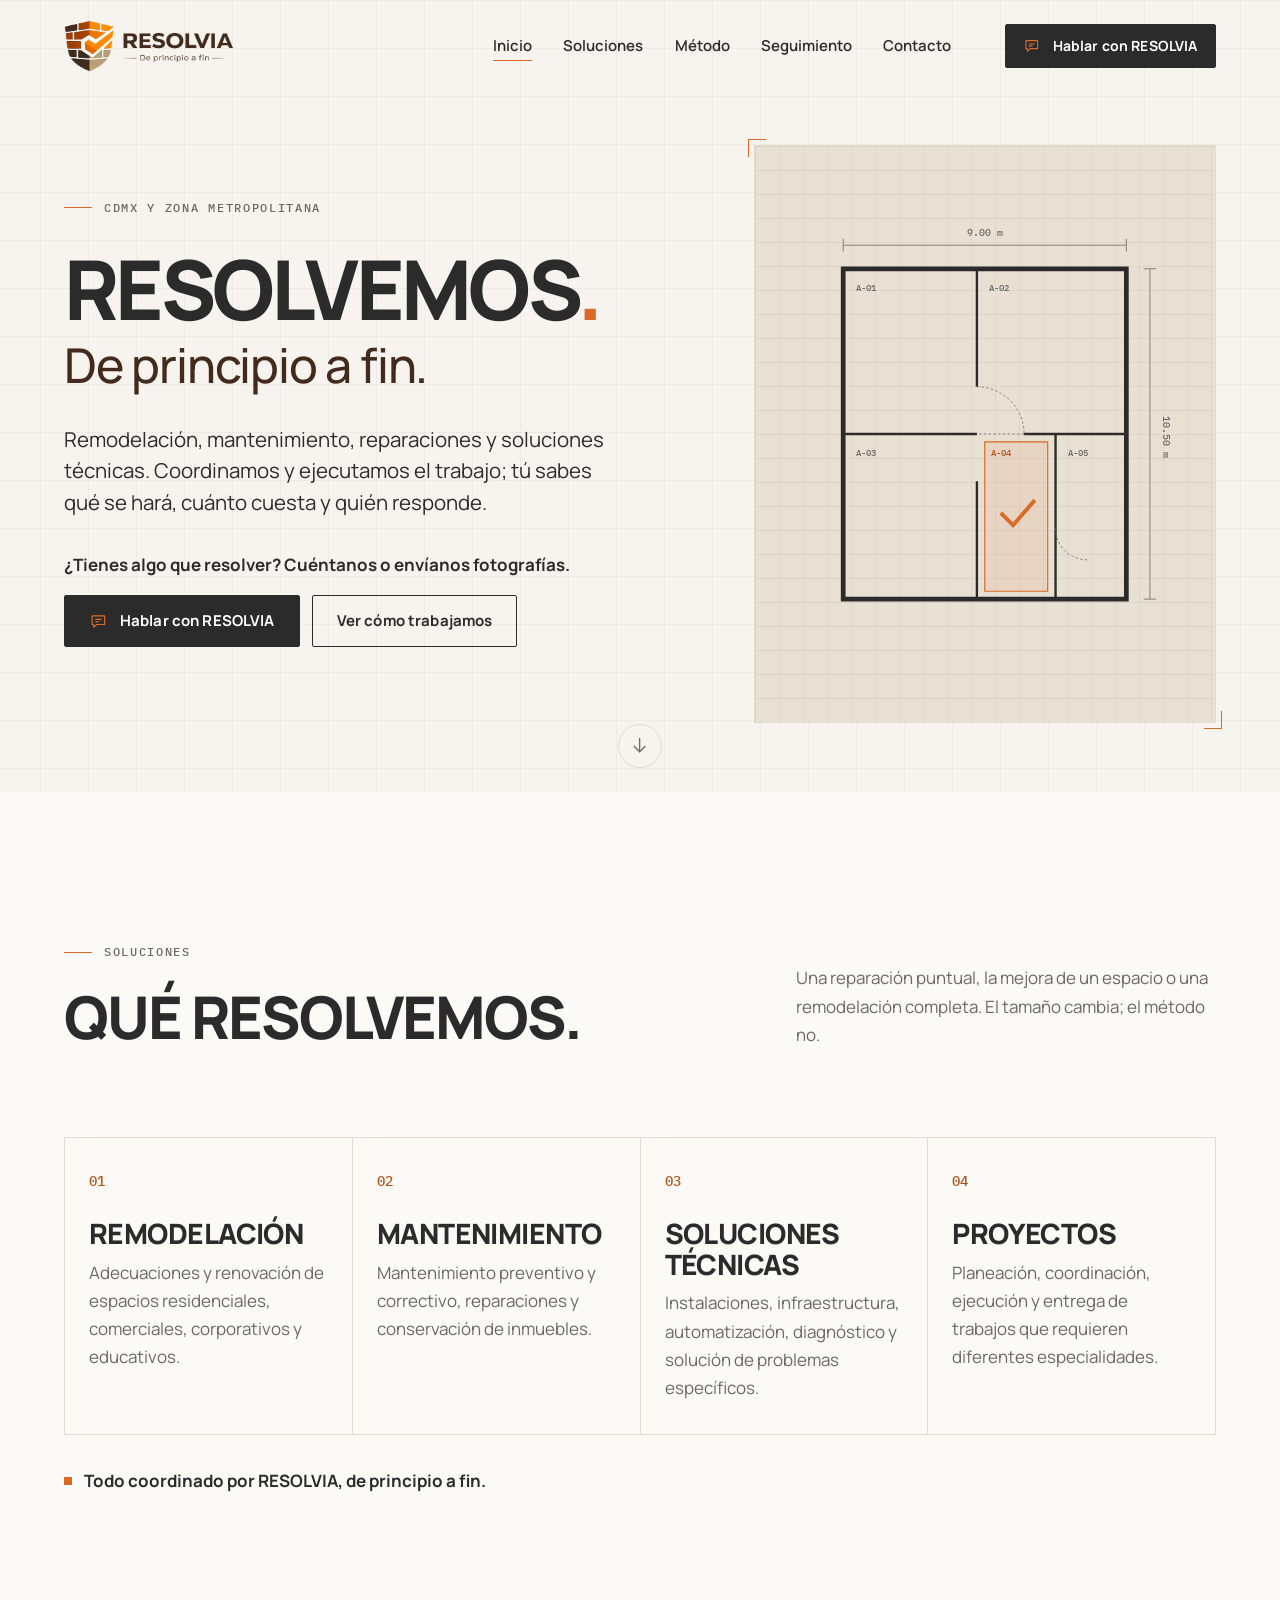
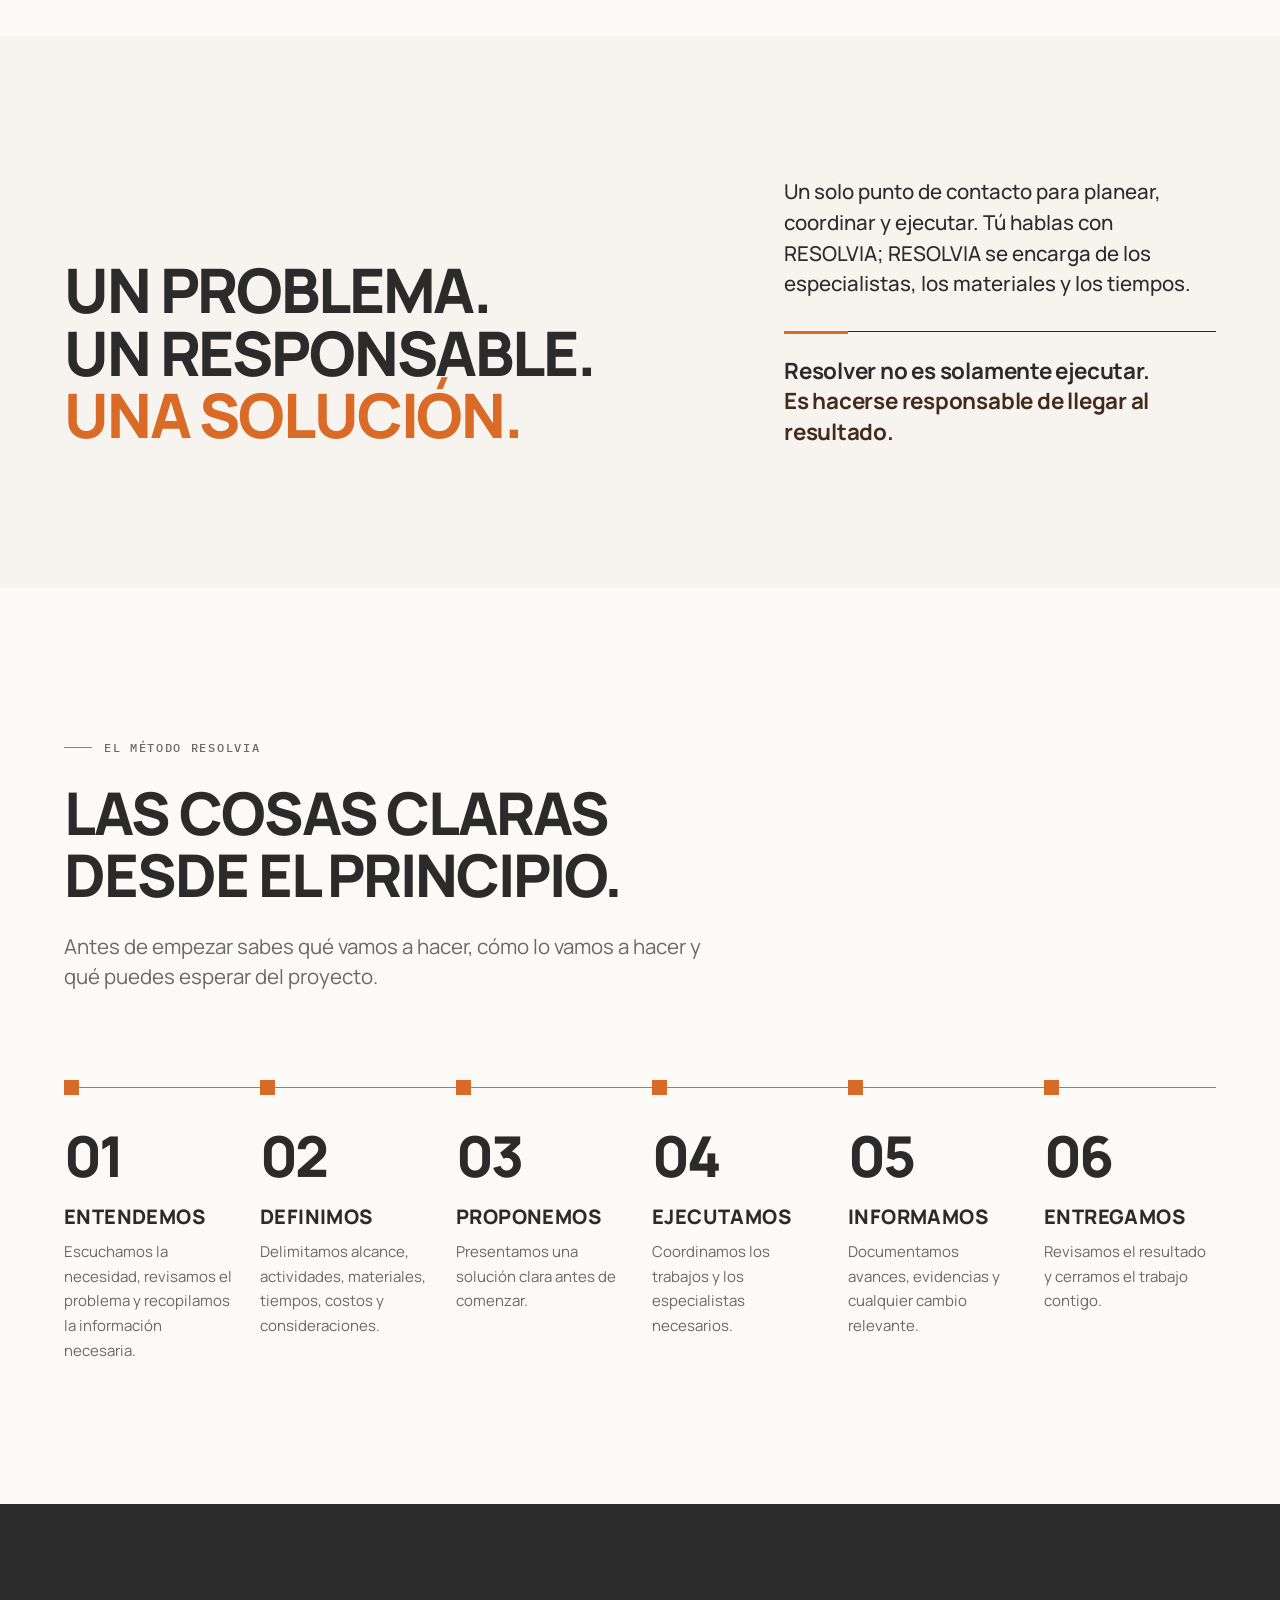
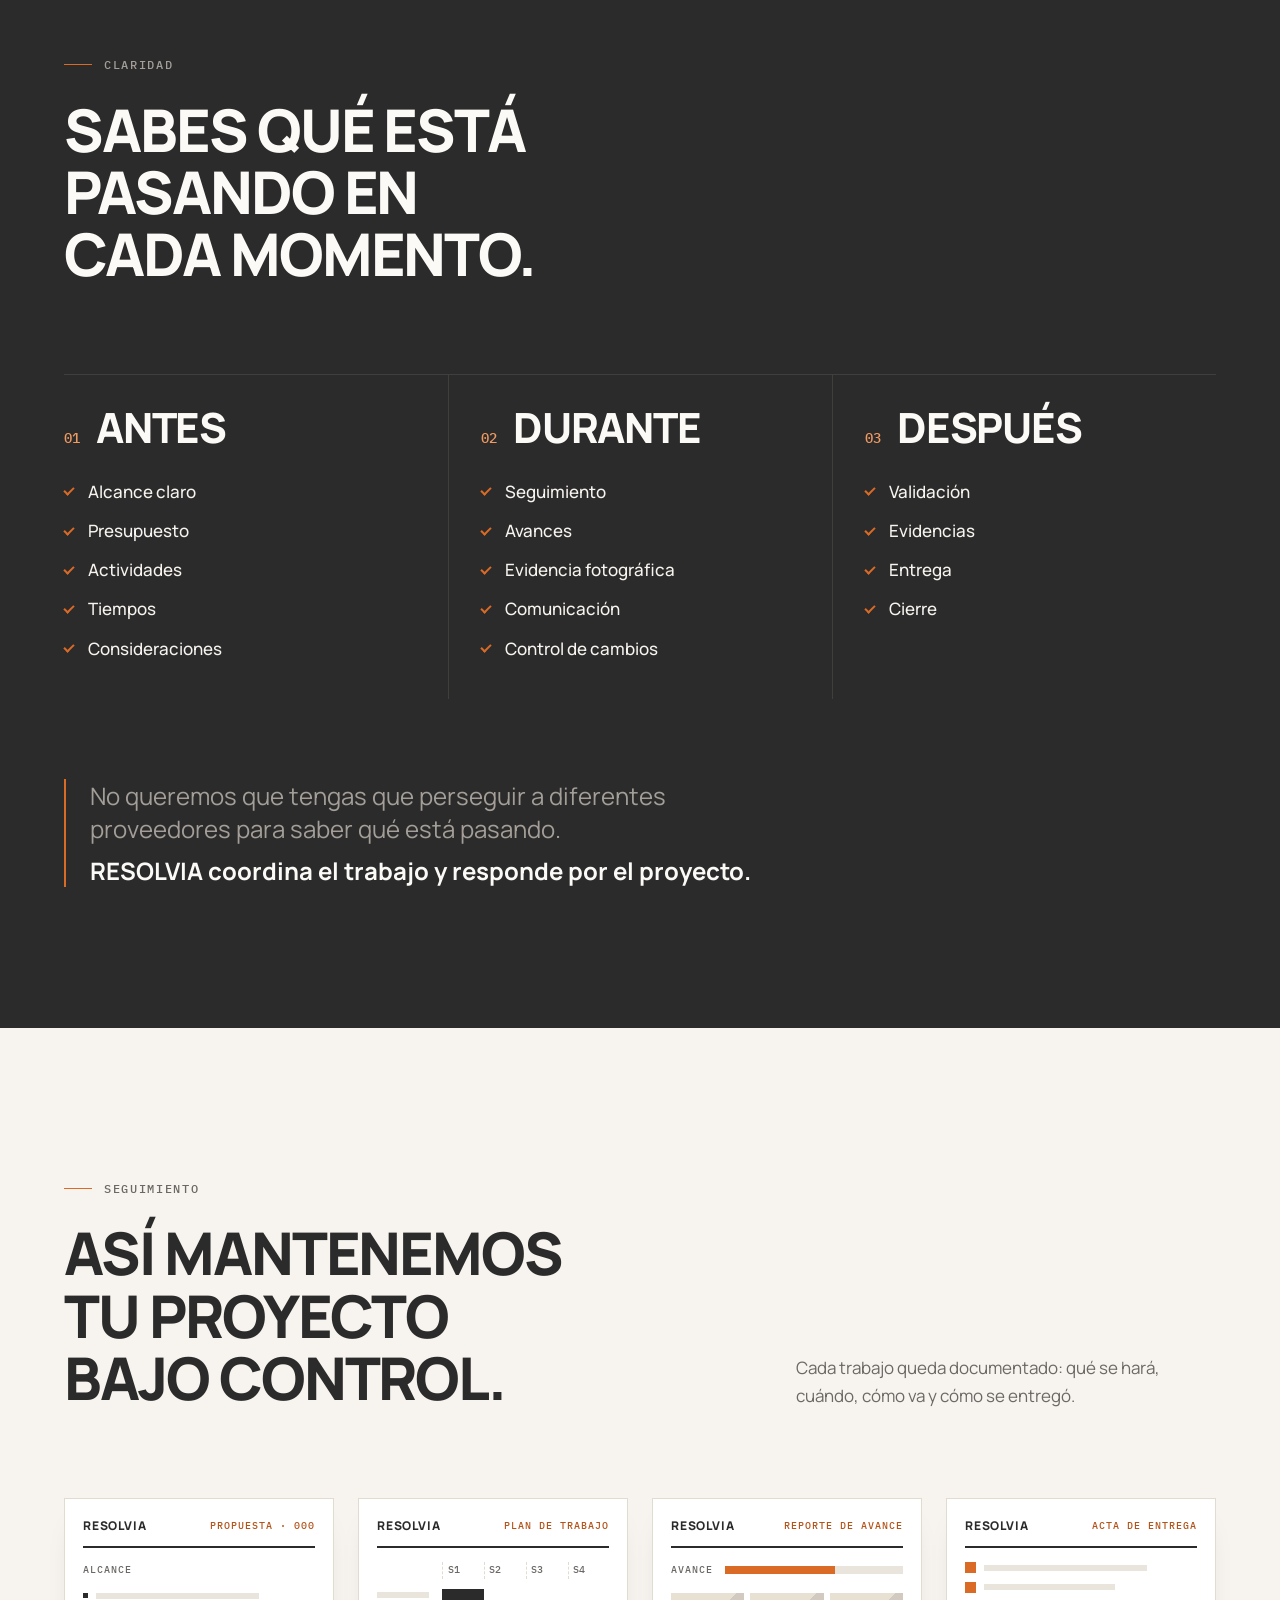
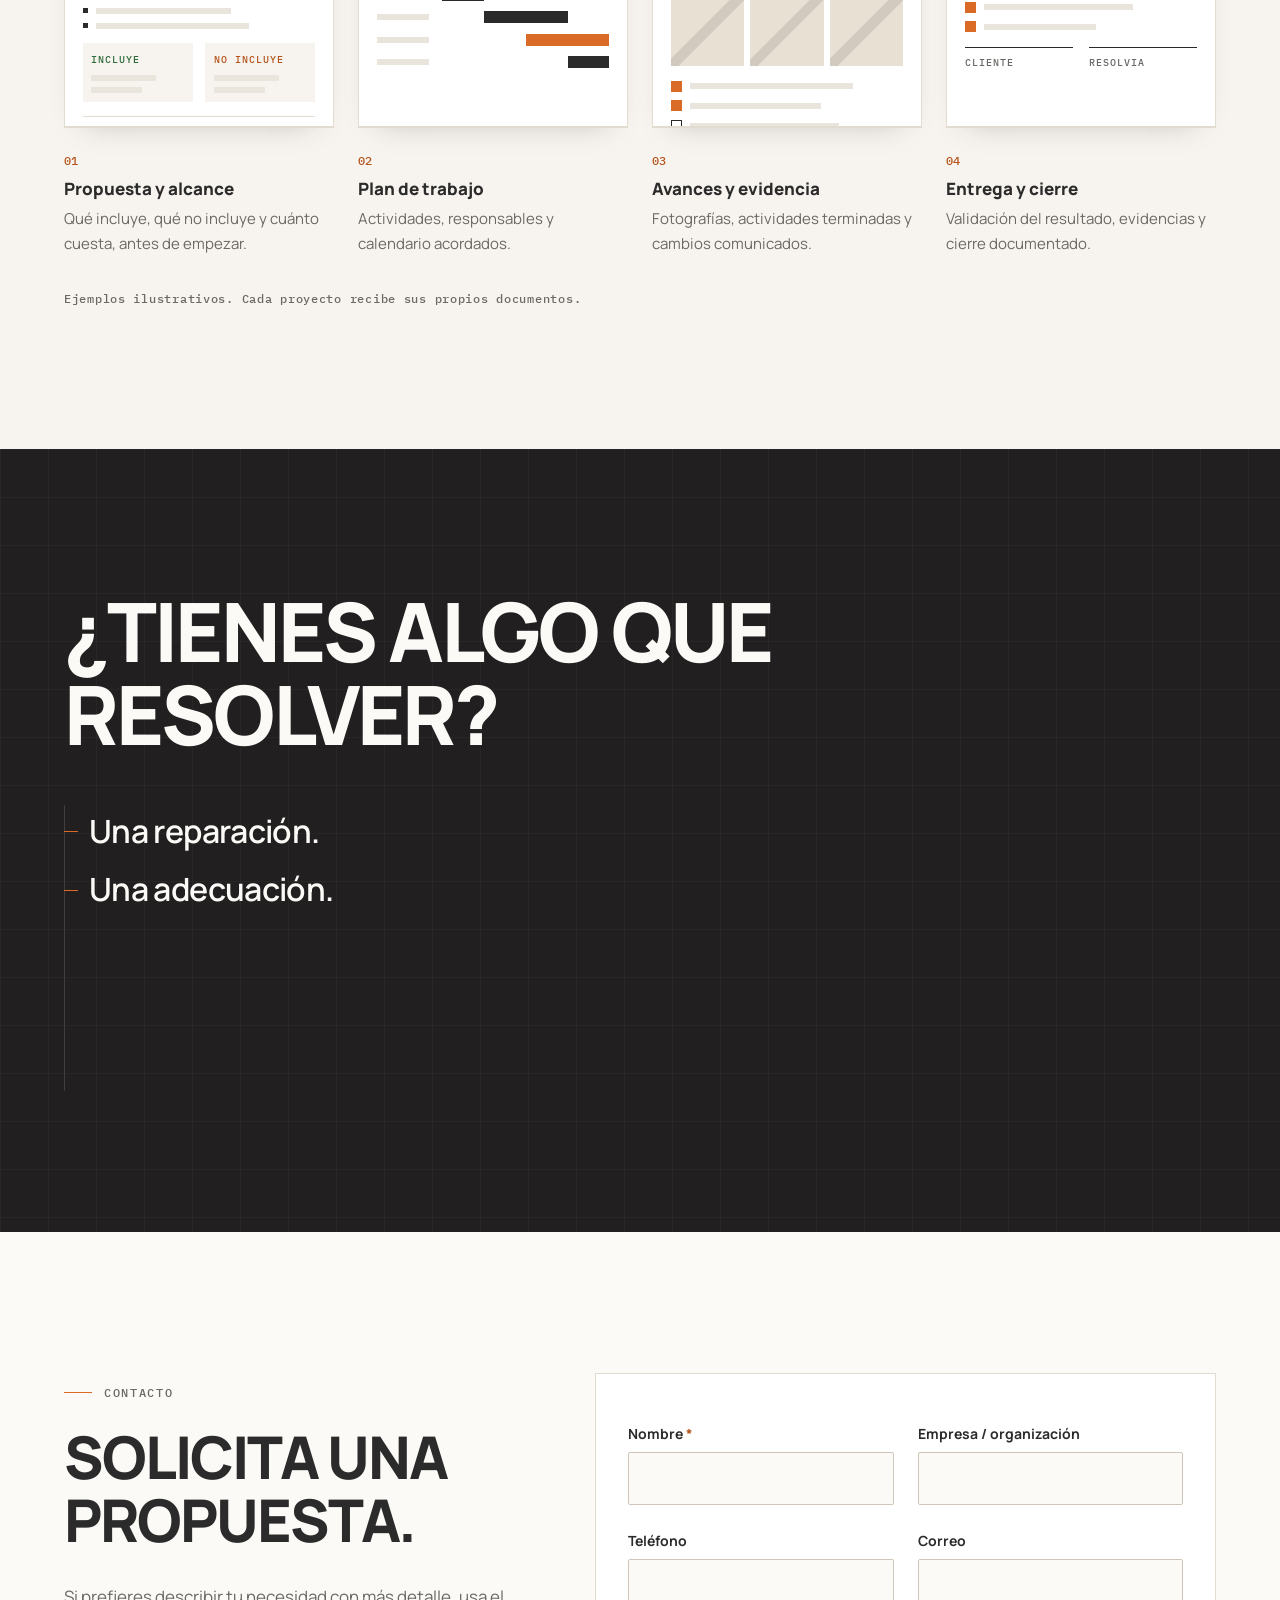
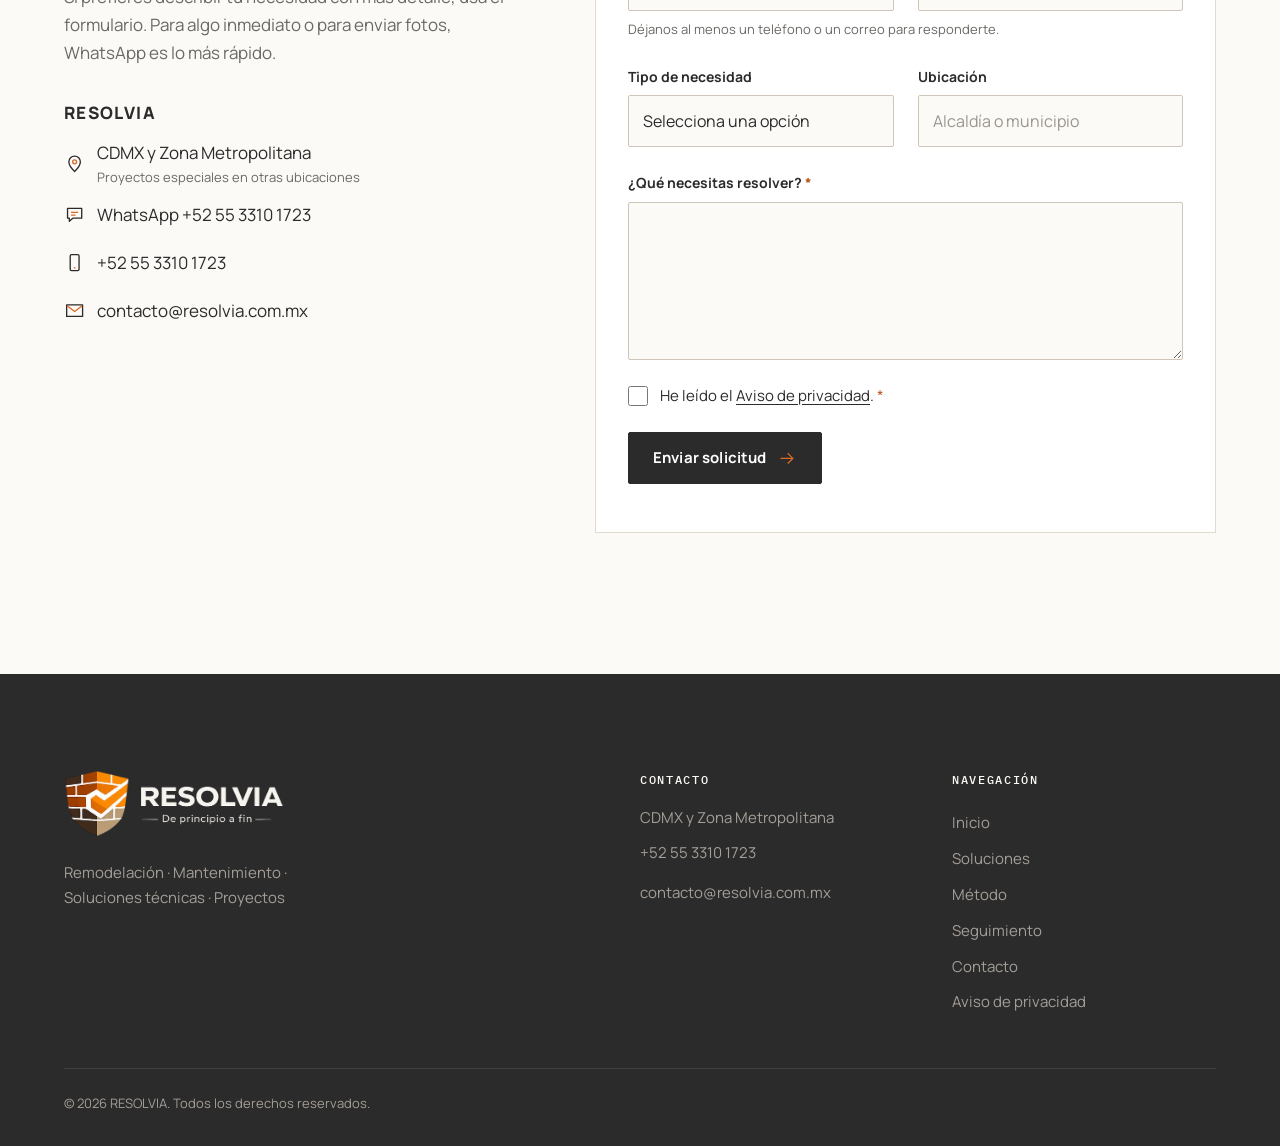
==== commit fda2acfd: "RESOLVIA Web V1.1: método, claridad y seguimiento - Nueva jerarquía: hero con WhatsApp, 4 pilares, p" ====
--- a/index.html
+++ b/index.html
@@ -5,8 +5,8 @@
   <meta name="viewport" content="width=device-width, initial-scale=1, viewport-fit=cover">
 
   <!-- ===== SEO ===== -->
-  <title>RESOLVIA | Proyectos, Remodelación y Mantenimiento en CDMX</title>
-  <meta name="description" content="Proyectos, remodelación, mantenimiento y soluciones técnicas con seguimiento y un responsable de principio a fin. RESOLVIA · Ciudad de México.">
+  <title>RESOLVIA | Remodelación, Mantenimiento y Proyectos en CDMX</title>
+  <meta name="description" content="Remodelación, mantenimiento de inmuebles, reparaciones y soluciones técnicas en CDMX y Zona Metropolitana. Alcance claro, seguimiento documentado y un responsable de principio a fin.">
   <link rel="canonical" href="https://resolvia.com.mx/">
   <meta name="robots" content="index, follow">
   <meta name="theme-color" content="#2C2B2B">
@@ -17,7 +17,7 @@
   <meta property="og:locale" content="es_MX">
   <meta property="og:site_name" content="RESOLVIA">
   <meta property="og:title" content="RESOLVIA — De principio a fin.">
-  <meta property="og:description" content="Proyectos, mantenimiento, remodelación y soluciones técnicas.">
+  <meta property="og:description" content="Remodelación, mantenimiento, soluciones técnicas y proyectos en CDMX y Zona Metropolitana. Claro desde el inicio.">
   <meta property="og:url" content="https://resolvia.com.mx/">
   <meta property="og:image" content="https://resolvia.com.mx/assets/images/resolvia-og.jpg">
   <meta property="og:image:width" content="1200">
@@ -27,7 +27,7 @@
   <!-- ===== Twitter Cards ===== -->
   <meta name="twitter:card" content="summary_large_image">
   <meta name="twitter:title" content="RESOLVIA — De principio a fin.">
-  <meta name="twitter:description" content="Proyectos, mantenimiento, remodelación y soluciones técnicas.">
+  <meta name="twitter:description" content="Remodelación, mantenimiento, soluciones técnicas y proyectos en CDMX y Zona Metropolitana.">
   <meta name="twitter:image" content="https://resolvia.com.mx/assets/images/resolvia-og.jpg">
 
   <!-- ===== Favicon ===== -->
@@ -56,7 +56,7 @@
     "@id": "https://resolvia.com.mx/#organizacion",
     "name": "RESOLVIA",
     "slogan": "De principio a fin.",
-    "description": "Proyectos, remodelación, mantenimiento y soluciones técnicas con seguimiento y un responsable de principio a fin.",
+    "description": "Remodelación, mantenimiento de inmuebles, reparaciones, soluciones técnicas y proyectos con alcance claro, seguimiento documentado y un responsable.",
     "url": "https://resolvia.com.mx/",
     "logo": "https://resolvia.com.mx/assets/logos/resolvia-logo-1200.png",
     "image": "https://resolvia.com.mx/assets/images/resolvia-og.jpg",
@@ -68,18 +68,19 @@
       "addressRegion": "CDMX",
       "addressCountry": "MX"
     },
-    "areaServed": {
-      "@type": "City",
-      "name": "Ciudad de México"
-    },
+    "areaServed": [
+      { "@type": "City", "name": "Ciudad de México" },
+      { "@type": "AdministrativeArea", "name": "Zona Metropolitana del Valle de México" }
+    ],
     "knowsAbout": [
-      "Gestión de proyectos",
       "Remodelación de oficinas",
-      "Remodelación comercial",
-      "Remodelación de escuelas",
-      "Mantenimiento preventivo y correctivo",
       "Adecuación de espacios",
-      "Soluciones técnicas"
+      "Mantenimiento de inmuebles",
+      "Mantenimiento preventivo",
+      "Mantenimiento correctivo",
+      "Reparación de inmuebles",
+      "Soluciones técnicas",
+      "Coordinación de proyectos"
     ]
   }
   </script>
@@ -119,16 +120,16 @@
         <ul class="site-nav__list" role="list">
           <li><a class="site-nav__link" href="#inicio">Inicio</a></li>
           <li><a class="site-nav__link" href="#soluciones">Soluciones</a></li>
-          <li><a class="site-nav__link" href="#proceso">Cómo trabajamos</a></li>
-          <li><a class="site-nav__link" href="#proyectos">Proyectos</a></li>
-          <li><a class="site-nav__link" href="#nosotros">Nosotros</a></li>
+          <li><a class="site-nav__link" href="#metodo">Método</a></li>
+          <li><a class="site-nav__link" href="#seguimiento">Seguimiento</a></li>
           <li><a class="site-nav__link" href="#contacto">Contacto</a></li>
         </ul>
       </nav>
 
-      <a class="btn btn--dark btn--sm site-header__cta" href="#contacto">
-        <span class="site-header__cta-long">Cuéntanos qué necesitas resolver</span>
-        <span class="site-header__cta-short">Cuéntanos</span>
+      <a class="btn btn--dark btn--sm site-header__cta" href="https://wa.me/525533101723?text=Hola%2C%20contacto%20a%20RESOLVIA%20porque%20necesito%20ayuda%20con%20un%20proyecto." target="_blank" rel="noopener" data-whatsapp>
+        <svg class="icon" aria-hidden="true"><use href="assets/icons/icons.svg#i-chat"></use></svg>
+        <span class="site-header__cta-long">Hablar con RESOLVIA</span>
+        <span class="site-header__cta-short">WhatsApp</span>
       </a>
 
       <button class="menu-toggle" type="button" aria-expanded="false" aria-controls="mobile-menu" data-menu-toggle>
@@ -143,14 +144,16 @@
         <ol class="mobile-menu__list" role="list">
           <li><a href="#inicio"><span class="mobile-menu__num">01</span>Inicio</a></li>
           <li><a href="#soluciones"><span class="mobile-menu__num">02</span>Soluciones</a></li>
-          <li><a href="#proceso"><span class="mobile-menu__num">03</span>Cómo trabajamos</a></li>
-          <li><a href="#proyectos"><span class="mobile-menu__num">04</span>Proyectos</a></li>
-          <li><a href="#nosotros"><span class="mobile-menu__num">05</span>Nosotros</a></li>
-          <li><a href="#contacto"><span class="mobile-menu__num">06</span>Contacto</a></li>
+          <li><a href="#metodo"><span class="mobile-menu__num">03</span>Método</a></li>
+          <li><a href="#seguimiento"><span class="mobile-menu__num">04</span>Seguimiento</a></li>
+          <li><a href="#contacto"><span class="mobile-menu__num">05</span>Contacto</a></li>
         </ol>
       </nav>
       <div class="mobile-menu__footer">
-        <a class="btn btn--primary btn--block" href="#contacto">Cuéntanos qué necesitas resolver</a>
+        <a class="btn btn--primary btn--block" href="https://wa.me/525533101723?text=Hola%2C%20contacto%20a%20RESOLVIA%20porque%20necesito%20ayuda%20con%20un%20proyecto." target="_blank" rel="noopener" data-whatsapp>
+          <svg class="icon" aria-hidden="true"><use href="assets/icons/icons.svg#i-chat"></use></svg>
+          Hablar por WhatsApp
+        </a>
         <a class="mobile-menu__contact" href="tel:+525533101723">+52 55 3310 1723</a>
         <a class="mobile-menu__contact" href="mailto:contacto@resolvia.com.mx">contacto@resolvia.com.mx</a>
       </div>
@@ -161,11 +164,12 @@
 
     <!-- ===================================================================
          HERO
+         Qué hacemos · cómo trabajamos · cómo contactarnos, en 5 segundos.
          =================================================================== -->
     <section class="hero" id="inicio" aria-labelledby="hero-title">
       <div class="hero__grid container">
         <div class="hero__content">
-          <p class="eyebrow hero__eyebrow">Proyectos · Mantenimiento · Remodelación · Soluciones técnicas</p>
+          <p class="eyebrow hero__eyebrow">CDMX y Zona Metropolitana</p>
 
           <h1 class="hero__title" id="hero-title">
             <span class="hero__title-main">Resolvemos<span class="accent-dot">.</span></span>
@@ -173,36 +177,36 @@
           </h1>
 
           <p class="hero__lead">
-            Proyectos, mantenimiento, remodelación y soluciones técnicas
-            con alcance claro, seguimiento y un responsable hasta la entrega.
+            Remodelación, mantenimiento, reparaciones y soluciones técnicas.
+            Coordinamos y ejecutamos el trabajo; tú sabes qué se hará, cuánto cuesta y quién responde.
           </p>
 
+          <p class="hero__prompt">¿Tienes algo que resolver? Cuéntanos o envíanos fotografías.</p>
+
           <div class="hero__actions">
-            <a class="btn btn--dark" href="#contacto">
-              Cuéntanos qué necesitas resolver
-              <svg class="icon" aria-hidden="true"><use href="assets/icons/icons.svg#i-arrow"></use></svg>
+            <a class="btn btn--dark" href="https://wa.me/525533101723?text=Hola%2C%20contacto%20a%20RESOLVIA%20porque%20necesito%20ayuda%20con%20un%20proyecto." target="_blank" rel="noopener" data-whatsapp>
+              <svg class="icon" aria-hidden="true"><use href="assets/icons/icons.svg#i-chat"></use></svg>
+              Hablar con RESOLVIA
             </a>
-            <a class="btn btn--ghost" href="#proceso">Conoce cómo trabajamos</a>
-          </div>
-
-          <p class="hero__note">
-            <span class="hero__note-mark" aria-hidden="true"></span>
-            Ciudad de México · Proyectos corporativos, comerciales, educativos e inmobiliarios
-          </p>
+            <a class="btn btn--ghost" href="#metodo">Ver cómo trabajamos</a>
+          </div>
         </div>
 
         <!--
           FOTOGRAFÍA PRINCIPAL
-          Reemplaza el bloque .media-placeholder por una fotografía real de obra:
+          El plano es una ilustración provisional. Cuando exista una fotografía
+          real y profesional de un trabajo de RESOLVIA, sustituye el bloque
+          .media-placeholder por:
           <picture>
             <source srcset="assets/images/hero/hero.avif" type="image/avif">
             <source srcset="assets/images/hero/hero.webp" type="image/webp">
-            <img src="assets/images/hero/hero.jpg" alt="Describe la obra real" width="1200" height="1500" fetchpriority="high">
+            <img src="assets/images/hero/hero.jpg" alt="Describe el trabajo real" width="1200" height="1500" fetchpriority="high">
           </picture>
+          No usar fotos genéricas de edificios o megaproyectos.
         -->
-        <figure class="hero__media">
-          <div class="media-placeholder media-placeholder--plan" role="img" aria-label="Espacio reservado para fotografía de obra real">
-            <svg class="plan" viewBox="0 0 480 600" aria-hidden="true" focusable="false">
+        <figure class="hero__media" aria-hidden="true">
+          <div class="media-placeholder media-placeholder--plan">
+            <svg class="plan" viewBox="0 0 480 600" focusable="false">
               <!-- Muros exteriores -->
               <path class="plan__wall" d="M60 90H420V510H60Z"/>
               <!-- Divisiones -->
@@ -226,140 +230,99 @@
               <text class="plan__tag plan__tag--accent" x="248" y="328">A-04</text>
             </svg>
           </div>
-          <figcaption class="media-caption">
-            <span>Fotografía de obra real</span>
-            <span class="media-caption__status">Pendiente</span>
-          </figcaption>
         </figure>
       </div>
 
-      <a class="hero__scroll" href="#enfoque" aria-label="Continuar a la siguiente sección">
+      <a class="hero__scroll" href="#soluciones" aria-label="Continuar a Soluciones">
         <svg class="icon" aria-hidden="true"><use href="assets/icons/icons.svg#i-arrow-down"></use></svg>
       </a>
     </section>
 
     <!-- ===================================================================
-         TRANSICIÓN DE MARCA
-         =================================================================== -->
-    <section class="statement section" id="enfoque" aria-labelledby="statement-title">
+         SERVICES — Qué resolvemos (4 pilares; la gestión es transversal)
+         =================================================================== -->
+    <section class="services section" id="soluciones" aria-labelledby="services-title">
       <div class="container">
+        <header class="section-head section-head--split">
+          <div>
+            <p class="eyebrow">Soluciones</p>
+            <h2 class="section-title" id="services-title" data-reveal>Qué resolvemos.</h2>
+          </div>
+          <p class="section-head__aside" data-reveal>
+            Una reparación puntual, la mejora de un espacio o una remodelación completa.
+            El tamaño cambia; el método no.
+          </p>
+        </header>
+
+        <ul class="pillars" role="list">
+          <li class="pillar" data-reveal>
+            <span class="pillar__num">01</span>
+            <h3 class="pillar__title">Remodelación</h3>
+            <p class="pillar__text">Adecuaciones y renovación de espacios residenciales, comerciales, corporativos y educativos.</p>
+          </li>
+          <li class="pillar" data-reveal>
+            <span class="pillar__num">02</span>
+            <h3 class="pillar__title">Mantenimiento</h3>
+            <p class="pillar__text">Mantenimiento preventivo y correctivo, reparaciones y conservación de inmuebles.</p>
+          </li>
+          <li class="pillar" data-reveal>
+            <span class="pillar__num">03</span>
+            <h3 class="pillar__title">Soluciones técnicas</h3>
+            <p class="pillar__text">Instalaciones, infraestructura, automatización, diagnóstico y solución de problemas específicos.</p>
+          </li>
+          <li class="pillar" data-reveal>
+            <span class="pillar__num">04</span>
+            <h3 class="pillar__title">Proyectos</h3>
+            <p class="pillar__text">Planeación, coordinación, ejecución y entrega de trabajos que requieren diferentes especialidades.</p>
+          </li>
+        </ul>
+
+        <p class="pillars__note" data-reveal>
+          <span class="pillars__mark" aria-hidden="true"></span>
+          Todo coordinado por RESOLVIA, de principio a fin.
+        </p>
+      </div>
+    </section>
+
+    <!-- ===================================================================
+         VALUE PROPOSITION — Un problema. Un responsable. Una solución.
+         =================================================================== -->
+    <section class="statement section section--alt" id="enfoque" aria-labelledby="statement-title">
+      <div class="container statement__grid">
         <h2 class="statement__title" id="statement-title" data-reveal>
           <span>Un problema.</span>
           <span>Un responsable.</span>
           <span class="statement__accent">Una solución.</span>
         </h2>
 
-        <span class="draw-line" data-reveal aria-hidden="true"></span>
-
         <div class="statement__body">
           <p class="lead" data-reveal>
-            Ejecutar un proyecto no debería significar perseguir proveedores,
-            coordinar trabajadores y resolver personalmente cada imprevisto.
+            Un solo punto de contacto para planear, coordinar y ejecutar.
+            Tú hablas con RESOLVIA; RESOLVIA se encarga de los especialistas, los materiales y los tiempos.
           </p>
-          <p data-reveal>
-            En <strong>RESOLVIA</strong> integramos planeación, coordinación, ejecución y
-            seguimiento para llevar cada necesidad hasta su solución.
-          </p>
+          <blockquote class="statement__quote" data-reveal>
+            <p>Resolver no es solamente ejecutar.</p>
+            <p>Es hacerse responsable de llegar al resultado.</p>
+          </blockquote>
         </div>
       </div>
     </section>
 
     <!-- ===================================================================
-         VALUE PROPOSITION
-         =================================================================== -->
-    <section class="value section section--alt" aria-labelledby="value-title">
+         PROCESS — El método RESOLVIA (6 etapas)
+         Horizontal en escritorio, secuencia vertical en móvil.
+         =================================================================== -->
+    <section class="process section" id="metodo" aria-labelledby="process-title">
       <div class="container">
         <header class="section-head">
-          <p class="eyebrow">Propuesta de valor</p>
-          <h2 class="section-title" id="value-title" data-reveal>El proyecto debe sentirse bajo control.</h2>
-        </header>
-
-        <ol class="value__grid" role="list">
-          <li class="value__item" data-reveal>
-            <span class="value__num">01</span>
-            <h3 class="value__title">Alcance claro</h3>
-            <p>Definimos qué se hará antes de comenzar.</p>
-          </li>
-          <li class="value__item" data-reveal>
-            <span class="value__num">02</span>
-            <h3 class="value__title">Presupuesto claro</h3>
-            <p>Sabes qué estás contratando y cómo se compone.</p>
-          </li>
-          <li class="value__item" data-reveal>
-            <span class="value__num">03</span>
-            <h3 class="value__title">Seguimiento</h3>
-            <p>Documentamos avances, decisiones y cambios.</p>
-          </li>
-          <li class="value__item" data-reveal>
-            <span class="value__num">04</span>
-            <h3 class="value__title">Un responsable</h3>
-            <p>Un punto de contacto de principio a fin.</p>
-          </li>
-        </ol>
-
-        <p class="value__close" data-reveal>
-          <span>Menos incertidumbre.</span>
-          <span>Más control<span class="accent-dot">.</span></span>
-        </p>
-      </div>
-    </section>
-
-    <!-- ===================================================================
-         SERVICES
-         =================================================================== -->
-    <section class="services section" id="soluciones" aria-labelledby="services-title">
-      <div class="container">
-        <header class="section-head section-head--split">
-          <div>
-            <p class="eyebrow">Soluciones</p>
-            <h2 class="section-title" id="services-title" data-reveal>Lo que necesites resolver.</h2>
-          </div>
-        </header>
-
-        <ul class="services__list" role="list">
-          <li class="service" data-reveal>
-            <span class="service__num">01</span>
-            <h3 class="service__title">Proyectos</h3>
-            <p class="service__text">Planeación, coordinación y ejecución de proyectos.</p>
-          </li>
-          <li class="service" data-reveal>
-            <span class="service__num">02</span>
-            <h3 class="service__title">Remodelación</h3>
-            <p class="service__text">Transformación y adecuación de espacios corporativos, comerciales, educativos e inmobiliarios.</p>
-          </li>
-          <li class="service" data-reveal>
-            <span class="service__num">03</span>
-            <h3 class="service__title">Mantenimiento</h3>
-            <p class="service__text">Mantenimiento preventivo y correctivo para conservar espacios seguros, funcionales y operativos.</p>
-          </li>
-          <li class="service" data-reveal>
-            <span class="service__num">04</span>
-            <h3 class="service__title">Soluciones técnicas</h3>
-            <p class="service__text">Diagnóstico y resolución de necesidades relacionadas con instalaciones, infraestructura, acabados y operación.</p>
-          </li>
-          <li class="service" data-reveal>
-            <span class="service__num">05</span>
-            <h3 class="service__title">Gestión integral</h3>
-            <p class="service__text">Coordinación de materiales, proveedores, especialistas, calendario, avances y entrega.</p>
-          </li>
-        </ul>
-
-        <blockquote class="services__quote" data-reveal>
-          <p>“No importa si comienza con una reparación o con un proyecto completo. Nuestro trabajo es llevarlo hasta la solución.”</p>
-        </blockquote>
-      </div>
-    </section>
-
-    <!-- ===================================================================
-         PROCESS
-         =================================================================== -->
-    <section class="process section section--alt" id="proceso" aria-labelledby="process-title">
-      <div class="container">
-        <header class="section-head">
-          <p class="eyebrow">Cómo trabajamos</p>
-          <h2 class="section-title" id="process-title" data-reveal>
-            Un proceso claro.<br>De principio a fin.
+          <p class="eyebrow">El método RESOLVIA</p>
+          <h2 class="section-title section-title--wide" id="process-title" data-reveal>
+            Las cosas claras desde el principio.
           </h2>
+          <p class="section-head__lead" data-reveal>
+            Antes de empezar sabes qué vamos a hacer, cómo lo vamos a hacer
+            y qué puedes esperar del proyecto.
+          </p>
         </header>
 
         <div class="timeline" data-timeline>
@@ -371,126 +334,246 @@
             <li class="step" data-step>
               <span class="step__node" aria-hidden="true"></span>
               <span class="step__num">01</span>
-              <h3 class="step__title">Diagnóstico</h3>
-              <p class="step__text">Entendemos la necesidad y levantamos información.</p>
+              <h3 class="step__title">Entendemos</h3>
+              <p class="step__text">Escuchamos la necesidad, revisamos el problema y recopilamos la información necesaria.</p>
             </li>
             <li class="step" data-step>
               <span class="step__node" aria-hidden="true"></span>
               <span class="step__num">02</span>
-              <h3 class="step__title">Alcance</h3>
-              <p class="step__text">Definimos qué debe resolverse.</p>
+              <h3 class="step__title">Definimos</h3>
+              <p class="step__text">Delimitamos alcance, actividades, materiales, tiempos, costos y consideraciones.</p>
             </li>
             <li class="step" data-step>
               <span class="step__node" aria-hidden="true"></span>
               <span class="step__num">03</span>
-              <h3 class="step__title">Propuesta</h3>
-              <p class="step__text">Alcance + presupuesto + calendario.</p>
+              <h3 class="step__title">Proponemos</h3>
+              <p class="step__text">Presentamos una solución clara antes de comenzar.</p>
             </li>
             <li class="step" data-step>
               <span class="step__node" aria-hidden="true"></span>
               <span class="step__num">04</span>
-              <h3 class="step__title">Ejecución</h3>
-              <p class="step__text">Coordinamos personas, materiales, proveedores y trabajos.</p>
+              <h3 class="step__title">Ejecutamos</h3>
+              <p class="step__text">Coordinamos los trabajos y los especialistas necesarios.</p>
             </li>
             <li class="step" data-step>
               <span class="step__node" aria-hidden="true"></span>
               <span class="step__num">05</span>
-              <h3 class="step__title">Entrega</h3>
-              <p class="step__text">Validamos, documentamos y cerramos.</p>
+              <h3 class="step__title">Informamos</h3>
+              <p class="step__text">Documentamos avances, evidencias y cualquier cambio relevante.</p>
+            </li>
+            <li class="step" data-step>
+              <span class="step__node" aria-hidden="true"></span>
+              <span class="step__num">06</span>
+              <h3 class="step__title">Entregamos</h3>
+              <p class="step__text">Revisamos el resultado y cerramos el trabajo contigo.</p>
             </li>
           </ol>
         </div>
-
-        <p class="process__close" data-reveal>
-          <span>Cada etapa tiene un responsable.</span>
-          <span>Cada decisión tiene seguimiento.</span>
+      </div>
+    </section>
+
+    <!-- ===================================================================
+         TRUST — Claridad antes, durante y después
+         =================================================================== -->
+    <section class="clarity section section--dark" id="claridad" aria-labelledby="clarity-title">
+      <div class="container">
+        <header class="section-head">
+          <p class="eyebrow eyebrow--dark">Claridad</p>
+          <h2 class="section-title" id="clarity-title" data-reveal>
+            Sabes qué está pasando en cada momento.
+          </h2>
+        </header>
+
+        <div class="phases">
+          <article class="phase" data-reveal>
+            <header class="phase__head">
+              <span class="phase__num">01</span>
+              <h3 class="phase__title">Antes</h3>
+            </header>
+            <ul class="phase__list" role="list">
+              <li>Alcance claro</li>
+              <li>Presupuesto</li>
+              <li>Actividades</li>
+              <li>Tiempos</li>
+              <li>Consideraciones</li>
+            </ul>
+          </article>
+
+          <article class="phase" data-reveal>
+            <header class="phase__head">
+              <span class="phase__num">02</span>
+              <h3 class="phase__title">Durante</h3>
+            </header>
+            <ul class="phase__list" role="list">
+              <li>Seguimiento</li>
+              <li>Avances</li>
+              <li>Evidencia fotográfica</li>
+              <li>Comunicación</li>
+              <li>Control de cambios</li>
+            </ul>
+          </article>
+
+          <article class="phase" data-reveal>
+            <header class="phase__head">
+              <span class="phase__num">03</span>
+              <h3 class="phase__title">Después</h3>
+            </header>
+            <ul class="phase__list" role="list">
+              <li>Validación</li>
+              <li>Evidencias</li>
+              <li>Entrega</li>
+              <li>Cierre</li>
+            </ul>
+          </article>
+        </div>
+
+        <p class="clarity__close" data-reveal>
+          <span>No queremos que tengas que perseguir a diferentes proveedores para saber qué está pasando.</span>
+          <strong>RESOLVIA coordina el trabajo y responde por el proyecto.</strong>
         </p>
       </div>
     </section>
 
     <!-- ===================================================================
-         TRUST
-         =================================================================== -->
-    <section class="trust section section--dark" aria-labelledby="trust-title">
-      <div class="container trust__grid">
-        <div class="trust__intro">
-          <p class="eyebrow eyebrow--dark">Confianza</p>
-          <h2 class="section-title" id="trust-title" data-reveal>
-            La confianza<br>también se construye.
-          </h2>
-          <p class="trust__text" data-reveal>
-            Sabemos que permitir que alguien intervenga tu empresa, escuela,
-            propiedad o espacio requiere confianza.
-          </p>
-          <p class="trust__text" data-reveal>
-            Por eso nuestra forma de trabajar busca reducir incertidumbre
-            desde el primer día.
-          </p>
-        </div>
-
-        <ul class="trust__list" role="list">
-          <li class="trust-item" data-reveal>
-            <svg class="trust-item__icon" aria-hidden="true"><use href="assets/icons/icons.svg#i-scope"></use></svg>
-            <span>Alcance definido</span>
-          </li>
-          <li class="trust-item" data-reveal>
-            <svg class="trust-item__icon" aria-hidden="true"><use href="assets/icons/icons.svg#i-budget"></use></svg>
-            <span>Presupuestos claros</span>
-          </li>
-          <li class="trust-item" data-reveal>
-            <svg class="trust-item__icon" aria-hidden="true"><use href="assets/icons/icons.svg#i-log"></use></svg>
-            <span>Seguimiento documentado</span>
-          </li>
-          <li class="trust-item" data-reveal>
-            <svg class="trust-item__icon" aria-hidden="true"><use href="assets/icons/icons.svg#i-evidence"></use></svg>
-            <span>Evidencias de avance</span>
-          </li>
-          <li class="trust-item" data-reveal>
-            <svg class="trust-item__icon" aria-hidden="true"><use href="assets/icons/icons.svg#i-direct"></use></svg>
-            <span>Comunicación directa</span>
-          </li>
-          <li class="trust-item" data-reveal>
-            <svg class="trust-item__icon" aria-hidden="true"><use href="assets/icons/icons.svg#i-changes"></use></svg>
-            <span>Control de cambios</span>
-          </li>
-          <li class="trust-item" data-reveal>
-            <svg class="trust-item__icon" aria-hidden="true"><use href="assets/icons/icons.svg#i-sign"></use></svg>
-            <span>Responsabilidad</span>
-          </li>
-          <li class="trust-item" data-reveal>
-            <svg class="trust-item__icon" aria-hidden="true"><use href="assets/icons/icons.svg#i-handover"></use></svg>
-            <span>Entrega</span>
-          </li>
-        </ul>
-      </div>
-    </section>
-
-    <!-- ===================================================================
-         PROJECTS
-         Cada caso usa el componente .case (ver README → "Agregar un proyecto").
-         No publicar proyectos, clientes, testimonios ni métricas sin autorización.
-         =================================================================== -->
-    <section class="projects section" id="proyectos" aria-labelledby="projects-title">
+         CONTROL — Así mantenemos tu proyecto bajo control
+         Maquetas en HTML/CSS de los documentos de trabajo.
+         Información ficticia: no usar datos de clientes reales.
+         =================================================================== -->
+    <section class="control section section--alt" id="seguimiento" aria-labelledby="control-title">
       <div class="container">
         <header class="section-head section-head--split">
           <div>
-            <p class="eyebrow">Proyectos</p>
-            <h2 class="section-title" id="projects-title" data-reveal>Problemas resueltos.</h2>
+            <p class="eyebrow">Seguimiento</p>
+            <h2 class="section-title" id="control-title" data-reveal>Así mantenemos tu proyecto bajo control.</h2>
           </div>
           <p class="section-head__aside" data-reveal>
-            Cada caso se documenta con el mismo orden con el que trabajamos:
-            qué se necesitaba, cómo se resolvió y qué se entregó.
+            Cada trabajo queda documentado: qué se hará, cuándo, cómo va y cómo se entregó.
           </p>
         </header>
 
-        <ol class="case-model" role="list" aria-label="Modelo de cada caso" data-reveal>
-          <li>Necesidad</li>
-          <li>Solución</li>
-          <li>Resultado</li>
-        </ol>
-
-        <div class="projects__grid" data-projects>
-
+        <div class="docs">
+          <!-- 01 Propuesta y alcance -->
+          <figure class="doc-card" data-reveal>
+            <div class="doc" aria-hidden="true">
+              <div class="doc__bar">
+                <span class="doc__brand">RESOLVIA</span>
+                <span class="doc__ref">PROPUESTA · 000</span>
+              </div>
+              <p class="doc__heading">Alcance</p>
+              <ul class="doc__lines" role="list">
+                <li><span class="doc__bullet"></span><i></i></li>
+                <li><span class="doc__bullet"></span><i></i></li>
+                <li><span class="doc__bullet"></span><i></i></li>
+              </ul>
+              <div class="doc__split">
+                <div>
+                  <p class="doc__tag doc__tag--in">Incluye</p>
+                  <i></i><i></i>
+                </div>
+                <div>
+                  <p class="doc__tag doc__tag--out">No incluye</p>
+                  <i></i><i></i>
+                </div>
+              </div>
+              <div class="doc__total"><span>Total</span><i></i></div>
+            </div>
+            <figcaption class="doc-card__caption">
+              <span class="doc-card__num">01</span>
+              <strong>Propuesta y alcance</strong>
+              Qué incluye, qué no incluye y cuánto cuesta, antes de empezar.
+            </figcaption>
+          </figure>
+
+          <!-- 02 Plan de trabajo -->
+          <figure class="doc-card" data-reveal>
+            <div class="doc" aria-hidden="true">
+              <div class="doc__bar">
+                <span class="doc__brand">RESOLVIA</span>
+                <span class="doc__ref">PLAN DE TRABAJO</span>
+              </div>
+              <div class="gantt">
+                <div class="gantt__head"><span></span><span>S1</span><span>S2</span><span>S3</span><span>S4</span></div>
+                <div class="gantt__row"><i></i><b class="gantt__bar gantt__bar--1"></b></div>
+                <div class="gantt__row"><i></i><b class="gantt__bar gantt__bar--2"></b></div>
+                <div class="gantt__row"><i></i><b class="gantt__bar gantt__bar--3 is-accent"></b></div>
+                <div class="gantt__row"><i></i><b class="gantt__bar gantt__bar--4"></b></div>
+              </div>
+            </div>
+            <figcaption class="doc-card__caption">
+              <span class="doc-card__num">02</span>
+              <strong>Plan de trabajo</strong>
+              Actividades, responsables y calendario acordados.
+            </figcaption>
+          </figure>
+
+          <!-- 03 Reporte de avance -->
+          <figure class="doc-card" data-reveal>
+            <div class="doc" aria-hidden="true">
+              <div class="doc__bar">
+                <span class="doc__brand">RESOLVIA</span>
+                <span class="doc__ref">REPORTE DE AVANCE</span>
+              </div>
+              <div class="doc__progress"><span>Avance</span><span class="doc__meter"><b></b></span></div>
+              <div class="doc__photos"><span></span><span></span><span></span></div>
+              <ul class="doc__checks" role="list">
+                <li class="is-done"><i></i></li>
+                <li class="is-done"><i></i></li>
+                <li><i></i></li>
+              </ul>
+            </div>
+            <figcaption class="doc-card__caption">
+              <span class="doc-card__num">03</span>
+              <strong>Avances y evidencia</strong>
+              Fotografías, actividades terminadas y cambios comunicados.
+            </figcaption>
+          </figure>
+
+          <!-- 04 Acta de entrega -->
+          <figure class="doc-card" data-reveal>
+            <div class="doc" aria-hidden="true">
+              <div class="doc__bar">
+                <span class="doc__brand">RESOLVIA</span>
+                <span class="doc__ref">ACTA DE ENTREGA</span>
+              </div>
+              <ul class="doc__checks" role="list">
+                <li class="is-done"><i></i></li>
+                <li class="is-done"><i></i></li>
+                <li class="is-done"><i></i></li>
+                <li class="is-done"><i></i></li>
+              </ul>
+              <div class="doc__signs"><span>Cliente</span><span>RESOLVIA</span></div>
+            </div>
+            <figcaption class="doc-card__caption">
+              <span class="doc-card__num">04</span>
+              <strong>Entrega y cierre</strong>
+              Validación del resultado, evidencias y cierre documentado.
+            </figcaption>
+          </figure>
+        </div>
+
+        <p class="docs__note">Ejemplos ilustrativos. Cada proyecto recibe sus propios documentos.</p>
+      </div>
+    </section>
+
+    <!-- ===================================================================
+         PROJECTS — Trabajos reales (DESACTIVADA)
+         Se activa quitando el atributo `hidden` cuando existan casos reales
+         documentados y autorizados. Ver README → "Agregar un trabajo".
+         No inventar proyectos, clientes, testimonios ni métricas.
+         =================================================================== -->
+    <section class="projects section" id="trabajos" aria-labelledby="projects-title" hidden>
+      <div class="container">
+        <header class="section-head section-head--split">
+          <div>
+            <p class="eyebrow">Trabajos</p>
+            <h2 class="section-title" id="projects-title">Problemas resueltos.</h2>
+          </div>
+          <p class="section-head__aside">
+            Cada caso muestra qué había que resolver, cómo se resolvió y qué se entregó.
+          </p>
+        </header>
+
+        <div class="projects__grid">
           <!-- ============ PLANTILLA DE CASO (copiar y completar) ============
           <article class="case">
             <div class="case__media">
@@ -510,93 +593,65 @@
               </figure>
             </div>
             <div class="case__body">
-              <p class="case__category">Remodelación</p>
-              <h3 class="case__title">Nombre del proyecto</h3>
+              <p class="case__category">Impermeabilización</p>
+              <h3 class="case__title">Nombre breve del trabajo</h3>
               <dl class="case__meta">
-                <div><dt>Ubicación</dt><dd>Alcaldía, CDMX</dd></div>
-                <div><dt>Duración</dt><dd>0 semanas</dd></div>
-                <div><dt>Alcance</dt><dd>Resumen breve del alcance</dd></div>
+                <div><dt>Ubicación</dt><dd>Alcaldía o municipio</dd></div>
+                <div><dt>Duración</dt><dd>0 días</dd></div>
               </dl>
               <ol class="case__flow" role="list">
-                <li><span class="case__flow-label">Necesidad</span><p>Qué necesitaba resolver el cliente.</p></li>
+                <li><span class="case__flow-label">Problema</span><p>Qué había que resolver.</p></li>
                 <li><span class="case__flow-label">Solución</span><p>Qué hicimos y cómo lo coordinamos.</p></li>
                 <li><span class="case__flow-label">Resultado</span><p>Qué se entregó y cómo quedó documentado.</p></li>
               </ol>
             </div>
           </article>
           ================================================================= -->
-
-          <!-- Estado inicial: sin casos publicados todavía -->
-          <article class="case case--pending" data-reveal>
-            <div class="case__media">
-              <div class="case__photo media-placeholder" role="img" aria-label="Espacio reservado para fotografía del estado inicial">
-                <span class="media-placeholder__label">Antes</span>
-              </div>
-              <div class="case__photo media-placeholder" role="img" aria-label="Espacio reservado para fotografía del resultado">
-                <span class="media-placeholder__label">Después</span>
-              </div>
-            </div>
-            <div class="case__body">
-              <p class="case__category">Caso en documentación</p>
-              <h3 class="case__title">Próximamente publicaremos aquí casos reales.</h3>
-              <ol class="case__flow" role="list">
-                <li><span class="case__flow-label">Necesidad</span><p>Lo que había que resolver.</p></li>
-                <li><span class="case__flow-label">Solución</span><p>Cómo se planeó, coordinó y ejecutó.</p></li>
-                <li><span class="case__flow-label">Resultado</span><p>Lo que se entregó, con evidencia.</p></li>
-              </ol>
-            </div>
-          </article>
-
         </div>
       </div>
     </section>
 
     <!-- ===================================================================
-         ABOUT
-         =================================================================== -->
-    <section class="about section section--alt" id="nosotros" aria-labelledby="about-title">
-      <div class="container about__grid">
-        <div class="about__head">
-          <p class="eyebrow">Nosotros</p>
-          <h2 class="section-title" id="about-title" data-reveal>
-            Resolver bien requiere hacerse responsable.
-          </h2>
-        </div>
-
-        <div class="about__body">
-          <p class="lead" data-reveal>RESOLVIA nace de una idea sencilla: cuando alguien confía un proyecto necesita algo más que proveedores.</p>
-          <p data-reveal>Necesita claridad, seguimiento y alguien que se haga responsable del resultado.</p>
-          <p data-reveal>Por eso integramos planeación, coordinación y ejecución bajo una misma forma de trabajar.</p>
-
-          <blockquote class="about__quote" data-reveal>
-            <p>Resolver no es solamente ejecutar.</p>
-            <p>Es hacerse responsable de llegar al resultado.</p>
-          </blockquote>
-        </div>
-      </div>
-    </section>
+         COMPONENTES PARA CRECER (no activos)
+         Plantillas listas para cuando exista información real que las respalde.
+         Estilos en styles.css → "17. Componentes para crecer".
+
+         Testimonio:
+         <figure class="testimonial">
+           <blockquote><p>Texto real del cliente, con su autorización.</p></blockquote>
+           <figcaption><strong>Nombre</strong> · Cargo, organización</figcaption>
+         </figure>
+
+         Indicador (solo con datos verificables):
+         <div class="metric"><span class="metric__value">00</span><span class="metric__label">Qué mide</span></div>
+
+         Lista de clientes o industrias:
+         <ul class="logo-row" role="list"><li>Nombre</li></ul>
+         =================================================================== -->
 
     <!-- ===================================================================
          CTA
          =================================================================== -->
     <section class="cta section section--dark" aria-labelledby="cta-title" data-cta>
       <div class="container cta__inner">
-        <h2 class="cta__title" id="cta-title">Algo necesita resolverse.</h2>
+        <h2 class="cta__title" id="cta-title">¿Tienes algo que resolver?</h2>
 
         <ul class="cta__needs" role="list">
-          <li>Una remodelación.</li>
           <li>Una reparación.</li>
           <li>Una adecuación.</li>
           <li>Un mantenimiento.</li>
+          <li>Una remodelación.</li>
           <li>Un proyecto completo.</li>
         </ul>
 
         <div class="cta__resolve">
-          <p class="cta__ask">Cuéntanos qué necesitas.</p>
-          <p class="cta__promise">Nosotros lo llevamos<br>de principio a fin<span class="accent-dot">.</span></p>
+          <p class="cta__promise">
+            Cuéntanos qué necesitas o envíanos algunas fotos.
+            Nosotros te ayudamos a definir el siguiente paso.
+          </p>
           <a class="btn btn--primary btn--lg" href="https://wa.me/525533101723?text=Hola%2C%20contacto%20a%20RESOLVIA%20porque%20necesito%20ayuda%20con%20un%20proyecto." target="_blank" rel="noopener" data-whatsapp>
-            Hablar con RESOLVIA
-            <svg class="icon" aria-hidden="true"><use href="assets/icons/icons.svg#i-arrow"></use></svg>
+            <svg class="icon" aria-hidden="true"><use href="assets/icons/icons.svg#i-chat"></use></svg>
+            Hablar por WhatsApp
           </a>
         </div>
       </div>
@@ -609,14 +664,22 @@
       <div class="container contact__grid">
         <div class="contact__info">
           <p class="eyebrow">Contacto</p>
-          <h2 class="section-title" id="contact-title">¿Qué necesitas resolver?</h2>
+          <h2 class="section-title" id="contact-title">Solicita una propuesta.</h2>
+          <p class="contact__intro">
+            Si prefieres describir tu necesidad con más detalle, usa el formulario.
+            Para algo inmediato o para enviar fotos, WhatsApp es lo más rápido.
+          </p>
 
           <address class="contact__data">
             <p class="contact__brand">RESOLVIA</p>
             <p class="contact__row">
               <svg class="icon" aria-hidden="true"><use href="assets/icons/icons.svg#i-pin"></use></svg>
-              Ciudad de México, México
+              <span>CDMX y Zona Metropolitana<small>Proyectos especiales en otras ubicaciones</small></span>
             </p>
+            <a class="contact__row" href="https://wa.me/525533101723?text=Hola%2C%20contacto%20a%20RESOLVIA%20porque%20necesito%20ayuda%20con%20un%20proyecto." target="_blank" rel="noopener" data-whatsapp>
+              <svg class="icon" aria-hidden="true"><use href="assets/icons/icons.svg#i-chat"></use></svg>
+              WhatsApp +52 55 3310 1723
+            </a>
             <a class="contact__row" href="tel:+525533101723">
               <svg class="icon" aria-hidden="true"><use href="assets/icons/icons.svg#i-phone"></use></svg>
               +52 55 3310 1723
@@ -626,20 +689,6 @@
               contacto@resolvia.com.mx
             </a>
           </address>
-
-          <div class="contact__fallback">
-            <p>También puedes escribirnos directamente por WhatsApp o correo.</p>
-            <div class="contact__fallback-actions">
-              <a class="btn btn--dark btn--sm" href="https://wa.me/525533101723?text=Hola%2C%20contacto%20a%20RESOLVIA%20porque%20necesito%20ayuda%20con%20un%20proyecto." target="_blank" rel="noopener" data-whatsapp>
-                <svg class="icon" aria-hidden="true"><use href="assets/icons/icons.svg#i-chat"></use></svg>
-                WhatsApp
-              </a>
-              <a class="btn btn--ghost btn--sm" href="mailto:contacto@resolvia.com.mx">
-                <svg class="icon" aria-hidden="true"><use href="assets/icons/icons.svg#i-mail"></use></svg>
-                Correo
-              </a>
-            </div>
-          </div>
         </div>
 
         <!--
@@ -673,9 +722,23 @@
           </div>
           <p class="field__hint" id="f-contact-hint">Déjanos al menos un teléfono o un correo para responderte.</p>
 
-          <div class="field">
-            <label class="field__label" for="f-ubicacion">Ubicación del proyecto</label>
-            <input class="field__input" id="f-ubicacion" name="ubicacion" type="text" placeholder="Alcaldía o municipio">
+          <div class="form__row form__row--2">
+            <div class="field">
+              <label class="field__label" for="f-tipo">Tipo de necesidad</label>
+              <select class="field__input field__input--select" id="f-tipo" name="tipo">
+                <option value="">Selecciona una opción</option>
+                <option>Reparación</option>
+                <option>Mantenimiento</option>
+                <option>Remodelación o adecuación</option>
+                <option>Solución técnica</option>
+                <option>Proyecto con varias especialidades</option>
+                <option>Otro</option>
+              </select>
+            </div>
+            <div class="field">
+              <label class="field__label" for="f-ubicacion">Ubicación</label>
+              <input class="field__input" id="f-ubicacion" name="ubicacion" type="text" placeholder="Alcaldía o municipio">
+            </div>
           </div>
 
           <div class="field">
@@ -696,7 +759,7 @@
 
           <div class="form__footer">
             <button class="btn btn--dark" type="submit" data-submit>
-              Enviar mensaje
+              Enviar solicitud
               <svg class="icon" aria-hidden="true"><use href="assets/icons/icons.svg#i-arrow"></use></svg>
             </button>
             <p class="form__status" role="status" aria-live="polite" data-form-status></p>
@@ -716,14 +779,13 @@
           <source srcset="assets/logos/resolvia-light.webp" type="image/webp">
           <img class="site-footer__logo" src="assets/logos/resolvia-light.png" alt="RESOLVIA" width="520" height="159" loading="lazy" decoding="async">
         </picture>
-        <p class="site-footer__activity">Proyectos · Mantenimiento · Remodelación · Soluciones Técnicas</p>
-        <p class="site-footer__tagline">De principio a fin.</p>
+        <p class="site-footer__activity">Remodelación · Mantenimiento · Soluciones técnicas · Proyectos</p>
       </div>
 
       <div class="site-footer__col">
         <h2 class="site-footer__heading">Contacto</h2>
         <address class="site-footer__address">
-          <p>Ciudad de México, México</p>
+          <p>CDMX y Zona Metropolitana</p>
           <p><a href="tel:+525533101723">+52 55 3310 1723</a></p>
           <p><a href="mailto:contacto@resolvia.com.mx">contacto@resolvia.com.mx</a></p>
         </address>
@@ -734,9 +796,8 @@
         <ul class="site-footer__links" role="list">
           <li><a href="#inicio">Inicio</a></li>
           <li><a href="#soluciones">Soluciones</a></li>
-          <li><a href="#proceso">Cómo trabajamos</a></li>
-          <li><a href="#proyectos">Proyectos</a></li>
-          <li><a href="#nosotros">Nosotros</a></li>
+          <li><a href="#metodo">Método</a></li>
+          <li><a href="#seguimiento">Seguimiento</a></li>
           <li><a href="#contacto">Contacto</a></li>
           <li><a href="privacidad.html">Aviso de privacidad</a></li>
         </ul>
--- a/css/styles.css
+++ b/css/styles.css
@@ -7,19 +7,18 @@
    1. Botones
    2. HEADER
    3. HERO
-   4. TRANSICIÓN DE MARCA
-   5. VALUE PROPOSITION
+   4. VALUE PROPOSITION
    6. SERVICES
-   7. PROCESS
-   8. TRUST
-   9. PROJECTS
-   10. ABOUT
+   7. PROCESS (Método)
+   8. TRUST (Claridad) y 8b. CONTROL (documentos)
+   9. PROJECTS (desactivada hasta tener casos reales)
    11. CTA
    12. CONTACT
    13. FOOTER
    14. WhatsApp flotante
    15. Animaciones de entrada
    16. Páginas secundarias (404, privacidad)
+   17. Componentes para crecer (testimonios, indicadores, clientes)
    ========================================================================== */
 
 /* ==========================================================================
@@ -153,6 +152,18 @@
   color: var(--color-text-muted);
 }
 
+.section-title--wide {
+  max-width: 22ch;
+}
+
+.section-head__lead {
+  max-width: 40rem;
+  margin-top: var(--space-3);
+  font-size: var(--fs-lead);
+  line-height: 1.5;
+  color: var(--color-text-muted);
+}
+
 .lead {
   font-size: var(--fs-lead);
   line-height: 1.5;
@@ -206,23 +217,7 @@
   border: 1px solid var(--resolvia-line);
 }
 
-.media-caption {
-  display: flex;
-  justify-content: space-between;
-  gap: 1rem;
-  padding-top: 0.75rem;
-  font-family: var(--font-mono);
-  font-size: var(--fs-label);
-  letter-spacing: 0.08em;
-  text-transform: uppercase;
-  color: var(--color-text-muted);
-  border-top: 1px solid var(--resolvia-line);
-  margin-top: 0.75rem;
-}
-
-.media-caption__status {
-  color: var(--color-accent-text);
-}
+
 
 /* ==========================================================================
    1. Botones
@@ -561,23 +556,10 @@
   margin-bottom: var(--space-4);
 }
 
-.hero__note {
-  display: flex;
-  align-items: flex-start;
-  gap: 0.75rem;
-  max-width: 36rem;
-  padding-top: var(--space-3);
-  border-top: 1px solid var(--resolvia-line);
-  font-size: var(--fs-small);
-  color: var(--color-text-muted);
-}
-
-.hero__note-mark {
-  flex-shrink: 0;
-  width: 8px;
-  height: 8px;
-  margin-top: 0.5em;
-  background: var(--resolvia-orange);
+.hero__prompt {
+  margin-bottom: var(--space-2);
+  font-weight: 700;
+  color: var(--resolvia-charcoal);
 }
 
 .hero__media {
@@ -609,7 +591,7 @@
 }
 
 .hero__media::after {
-  bottom: calc(2.25rem - 6px);
+  bottom: -6px;
   right: -6px;
   border-width: 0 1px 1px 0;
 }
@@ -687,8 +669,13 @@
 }
 
 /* ==========================================================================
-   4. TRANSICIÓN DE MARCA
+   4. VALUE PROPOSITION — Un problema. Un responsable. Una solución.
    ========================================================================== */
+
+.statement__grid {
+  display: grid;
+  gap: var(--space-5);
+}
 
 .statement__title {
   display: flex;
@@ -698,7 +685,6 @@
   line-height: 1.02;
   letter-spacing: var(--tracking-tight);
   text-transform: uppercase;
-  margin-bottom: var(--space-5);
 }
 
 .statement__accent {
@@ -707,142 +693,114 @@
 
 .statement__body {
   display: grid;
-  gap: var(--space-3);
-  padding-top: var(--space-4);
-  max-width: 60rem;
-}
-
-.statement__body p:not(.lead) {
-  color: var(--color-text-muted);
-  font-size: 1.125rem;
-}
-
-.statement__body strong {
-  color: var(--color-text);
+  align-content: end;
+  gap: var(--space-4);
+  max-width: 36rem;
+}
+
+.statement__quote {
+  position: relative;
+  padding-top: var(--space-3);
+  border-top: 1px solid var(--resolvia-charcoal);
+}
+
+.statement__quote::before {
+  content: "";
+  position: absolute;
+  top: -1px;
+  left: 0;
+  width: 4rem;
+  height: 3px;
+  background: var(--resolvia-orange);
+}
+
+.statement__quote p {
+  font-size: clamp(1.15rem, 1.8vw, 1.4rem);
   font-weight: 700;
+  line-height: 1.35;
+  letter-spacing: -0.01em;
+}
+
+.statement__quote p + p {
+  color: var(--resolvia-brown);
 }
 
 /* ==========================================================================
-   5. VALUE PROPOSITION
+   6. SERVICES — Cuatro pilares
    ========================================================================== */
 
-.value__grid {
-  display: grid;
-  border-top: 1px solid var(--resolvia-charcoal);
-}
-
-.value__item {
+.pillars {
+  display: grid;
+  gap: 1px;
+  background: var(--resolvia-line);
+  border: 1px solid var(--resolvia-line);
+}
+
+.pillar {
+  position: relative;
   display: grid;
   align-content: start;
-  gap: 0.5rem;
-  padding: var(--space-4) 0;
-  border-bottom: 1px solid var(--resolvia-line);
-}
-
-.value__num {
+  gap: 0.6rem;
+  padding: var(--space-4) var(--space-3);
+  background: var(--color-bg);
+  transition: background-color var(--dur) var(--ease);
+}
+
+/* Línea naranja superior que se dibuja al pasar el cursor */
+.pillar::before {
+  content: "";
+  position: absolute;
+  left: -1px;
+  right: -1px;
+  top: -1px;
+  height: 2px;
+  background: var(--resolvia-orange);
+  transform: scaleX(0);
+  transform-origin: left;
+  transition: transform var(--dur) var(--ease);
+}
+
+.pillar:hover {
+  background: var(--resolvia-white);
+}
+
+.pillar:hover::before {
+  transform: scaleX(1);
+}
+
+.pillar__num {
   font-family: var(--font-mono);
   font-size: 0.875rem;
   color: var(--color-accent-text);
   margin-bottom: var(--space-2);
 }
 
-.value__title {
-  font-size: var(--fs-h3);
-  font-weight: 800;
-  line-height: 1.15;
-  letter-spacing: -0.01em;
-  text-transform: uppercase;
-}
-
-.value__item p {
-  color: var(--color-text-muted);
-  max-width: 28ch;
-}
-
-.value__close {
-  display: flex;
-  flex-direction: column;
-  margin-top: clamp(3rem, 8vw, 6rem);
-  font-size: var(--fs-h2);
-  font-weight: 800;
-  line-height: 1.05;
-  letter-spacing: var(--tracking-tight);
-  text-transform: uppercase;
-}
-
-.value__close span:first-child {
-  color: var(--resolvia-gray-light);
-}
-
-/* ==========================================================================
-   6. SERVICES
-   ========================================================================== */
-
-.services__list {
-  border-top: 1px solid var(--resolvia-charcoal);
-}
-
-.service {
-  position: relative;
-  display: grid;
-  grid-template-columns: 2.75rem 1fr;
-  column-gap: 1rem;
-  row-gap: 0.5rem;
-  padding: var(--space-4) 0;
-  border-bottom: 1px solid var(--resolvia-line);
-}
-
-/* Línea naranja que recorre la fila al pasar el cursor */
-.service::after {
-  content: "";
-  position: absolute;
-  left: 0;
-  bottom: -1px;
-  width: 100%;
-  height: 1px;
-  background: var(--resolvia-orange);
-  transform: scaleX(0);
-  transform-origin: left;
-  transition: transform var(--dur) var(--ease);
-}
-
-.service:hover::after {
-  transform: scaleX(1);
-}
-
-.service__num {
-  grid-row: span 2;
-  font-family: var(--font-mono);
-  font-size: 0.875rem;
-  color: var(--color-accent-text);
-  padding-top: 0.45rem;
-}
-
-.service__title {
-  font-size: clamp(1.6rem, 3.4vw, 2.6rem);
+.pillar__title {
+  font-size: clamp(1.35rem, 2.2vw, 1.75rem);
   font-weight: 800;
   line-height: 1.1;
-  letter-spacing: -0.03em;
+  letter-spacing: -0.02em;
   text-transform: uppercase;
 }
 
-.service__text {
+.pillar__text {
   color: var(--color-text-muted);
-  max-width: 46ch;
-}
-
-.services__quote {
-  margin-top: clamp(3rem, 7vw, 5rem);
-  padding-left: var(--space-3);
-  border-left: 2px solid var(--resolvia-orange);
-  max-width: 50rem;
-}
-
-.services__quote p {
-  font-size: clamp(1.3rem, 2.6vw, 2rem);
-  font-weight: 600;
-  line-height: 1.3;
-  letter-spacing: -0.02em;
+  max-width: 34ch;
+}
+
+.pillars__note {
+  display: flex;
+  align-items: center;
+  gap: 0.75rem;
+  margin-top: var(--space-4);
+  font-weight: 700;
+}
+
+.pillars__mark {
+  flex-shrink: 0;
+  width: 8px;
+  height: 8px;
+  background: var(--resolvia-orange);
 }
 
 /* ==========================================================================
@@ -889,7 +847,7 @@
   top: 0.35rem;
   width: 15px;
   height: 15px;
-  background: var(--resolvia-cream);
+  background: var(--color-bg);
   border: 1px solid var(--resolvia-charcoal);
   transition: background-color var(--dur) var(--ease), border-color var(--dur) var(--ease);
 }
@@ -927,118 +885,373 @@
   max-width: 30ch;
 }
 
-.process__close {
+
+
+/* ==========================================================================
+   8. TRUST — Claridad antes, durante y después
+   ========================================================================== */
+
+.clarity .section-title {
+  color: var(--resolvia-white-warm);
+}
+
+.phases {
+  display: grid;
+  border-top: 1px solid var(--resolvia-line-dark);
+}
+
+.phase {
+  padding: var(--space-4) 0;
+  border-bottom: 1px solid var(--resolvia-line-dark);
+}
+
+.phase__head {
   display: flex;
-  flex-direction: column;
+  align-items: baseline;
+  gap: 1rem;
+  margin-bottom: var(--space-3);
+}
+
+.phase__num {
+  font-family: var(--font-mono);
+  font-size: 0.875rem;
+  color: var(--resolvia-orange-soft);
+}
+
+.phase__title {
+  font-size: clamp(1.75rem, 3.4vw, 2.6rem);
+  font-weight: 800;
+  line-height: 1;
+  letter-spacing: -0.03em;
+  text-transform: uppercase;
+  color: var(--resolvia-white-warm);
+}
+
+.phase__list {
+  display: grid;
+  gap: 0.2rem;
+}
+
+.phase__list li {
+  display: flex;
+  align-items: center;
+  gap: 0.85rem;
+  min-height: 2.25rem;
+  color: var(--resolvia-cream);
+  font-weight: 500;
+}
+
+/* Marca de verificación de RESOLVIA: esquina en naranja, no un check genérico */
+.phase__list li::before {
+  content: "";
+  flex-shrink: 0;
+  width: 10px;
+  height: 6px;
+  margin-top: -3px;
+  border-left: 2px solid var(--resolvia-orange);
+  border-bottom: 2px solid var(--resolvia-orange);
+  transform: rotate(-45deg);
+}
+
+.clarity__close {
+  display: grid;
+  gap: 0.5rem;
+  max-width: 46rem;
+  margin-top: clamp(3rem, 7vw, 5rem);
+  padding-left: var(--space-3);
+  border-left: 2px solid var(--resolvia-orange);
+  font-size: clamp(1.15rem, 2vw, 1.5rem);
+  line-height: 1.4;
+  color: var(--resolvia-gray-light);
+}
+
+.clarity__close strong {
+  color: var(--resolvia-white-warm);
+  font-weight: 700;
+}
+
+/* ==========================================================================
+   8b. CONTROL — Documentos de seguimiento (maquetas en CSS)
+   ========================================================================== */
+
+.docs {
+  display: grid;
+  gap: var(--space-4);
+}
+
+.doc-card {
+  display: grid;
+  gap: var(--space-3);
+  margin: 0;
+}
+
+.doc {
+  position: relative;
+  display: grid;
+  align-content: start;
+  gap: 0.9rem;
+  min-height: 15rem;
+  padding: 1.1rem 1.1rem 1.25rem;
+  background: var(--resolvia-white);
+  border: 1px solid var(--resolvia-line);
+  box-shadow: 0 1px 0 var(--resolvia-line), 0 14px 30px -22px rgba(44, 43, 43, 0.35);
+  overflow: hidden;
+  transition: transform var(--dur) var(--ease);
+}
+
+.doc-card:hover .doc {
+  transform: translateY(-3px);
+}
+
+/* Barras grises: texto simulado */
+.doc i {
+  display: block;
+  height: 6px;
+  width: 70%;
+  background: #E9E4DC;
+}
+
+.doc__bar {
+  display: flex;
+  justify-content: space-between;
+  align-items: center;
+  padding-bottom: 0.6rem;
+  border-bottom: 2px solid var(--resolvia-charcoal);
+  font-family: var(--font-mono);
+  font-size: 0.625rem;
+  letter-spacing: 0.1em;
+}
+
+.doc__brand {
+  font-family: var(--font-sans);
+  font-weight: 800;
+  font-size: 0.75rem;
+  letter-spacing: 0.08em;
+}
+
+.doc__ref {
+  color: var(--resolvia-orange-deep);
+}
+
+.doc__heading,
+.doc__tag,
+.doc__total span,
+.doc__progress span:first-child,
+.doc__signs span {
+  font-family: var(--font-mono);
+  font-size: 0.625rem;
+  letter-spacing: 0.1em;
+  text-transform: uppercase;
+  color: var(--resolvia-gray);
+}
+
+.doc__lines {
+  display: grid;
+  gap: 0.55rem;
+}
+
+.doc__lines li {
+  display: flex;
+  align-items: center;
+  gap: 0.5rem;
+}
+
+.doc__lines li:nth-child(2) i { width: 58%; }
+.doc__lines li:nth-child(3) i { width: 66%; }
+
+.doc__bullet {
+  width: 5px;
+  height: 5px;
+  background: var(--resolvia-charcoal);
+}
+
+.doc__split {
+  display: grid;
+  grid-template-columns: 1fr 1fr;
+  gap: 0.75rem;
+}
+
+.doc__split div {
+  display: grid;
+  gap: 0.4rem;
+  padding: 0.55rem;
+  background: var(--resolvia-cream);
+}
+
+.doc__split i:last-child { width: 55%; }
+
+.doc__tag--in { color: #2F6B3A; }
+.doc__tag--out { color: var(--resolvia-orange-deep); }
+
+.doc__total {
+  display: flex;
+  justify-content: space-between;
+  align-items: center;
+  margin-top: auto;
+  padding-top: 0.6rem;
+  border-top: 1px solid var(--resolvia-line);
+}
+
+.doc__total i {
+  width: 34%;
+  height: 8px;
+  background: var(--resolvia-charcoal);
+}
+
+/* Cronograma */
+.gantt {
+  display: grid;
+  gap: 0.65rem;
+}
+
+.gantt__head,
+.gantt__row {
+  display: grid;
+  grid-template-columns: 28% repeat(4, 1fr);
+  align-items: center;
+}
+
+.gantt__head span {
+  font-family: var(--font-mono);
+  font-size: 0.625rem;
+  color: var(--resolvia-gray);
+  border-left: 1px dashed var(--resolvia-line);
+  padding-left: 0.3rem;
+}
+
+.gantt__head span:first-child {
+  border: 0;
+}
+
+.gantt__row i {
+  width: 80%;
+}
+
+.gantt__bar {
+  display: block;
+  height: 12px;
+  background: var(--resolvia-charcoal);
+}
+
+.gantt__bar--1 { grid-column: 2 / 3; }
+.gantt__bar--2 { grid-column: 3 / 5; }
+.gantt__bar--3 { grid-column: 4 / 6; }
+.gantt__bar--4 { grid-column: 5 / 6; }
+
+.gantt__bar.is-accent {
+  background: var(--resolvia-orange);
+}
+
+
+/* Reporte de avance */
+.doc__progress {
+  display: grid;
+  grid-template-columns: auto 1fr;
+  align-items: center;
+  gap: 0.75rem;
+}
+
+.doc__meter {
+  height: 8px;
+  background: #E9E4DC;
+}
+
+.doc__meter b {
+  display: block;
+  width: 62%;
+  height: 100%;
+  background: var(--resolvia-orange);
+  transform-origin: left;
+  transition: transform 1.2s var(--ease) 0.3s;
+}
+
+.js .doc-card:not(.is-visible) .doc__meter b {
+  transform: scaleX(0);
+}
+
+.doc__photos {
+  display: grid;
+  grid-template-columns: repeat(3, 1fr);
+  gap: 0.4rem;
+}
+
+.doc__photos span {
+  aspect-ratio: 1;
+  background-color: var(--resolvia-beige);
+  background-image:
+    linear-gradient(135deg, transparent 45%, rgba(44, 43, 43, 0.12) 45%, rgba(44, 43, 43, 0.12) 55%, transparent 55%);
+}
+
+.doc__checks {
+  display: grid;
+  gap: 0.55rem;
+}
+
+.doc__checks li {
+  display: flex;
+  align-items: center;
+  gap: 0.55rem;
+}
+
+.doc__checks li::before {
+  content: "";
+  flex-shrink: 0;
+  width: 11px;
+  height: 11px;
+  border: 1.5px solid var(--resolvia-charcoal);
+}
+
+.doc__checks li.is-done::before {
+  background: var(--resolvia-orange);
+  border-color: var(--resolvia-orange);
+}
+
+.doc__checks li:nth-child(2) i { width: 56%; }
+.doc__checks li:nth-child(3) i { width: 64%; }
+.doc__checks li:nth-child(4) i { width: 48%; }
+
+.doc__signs {
+  display: grid;
+  grid-template-columns: 1fr 1fr;
+  gap: 1rem;
+  margin-top: auto;
+}
+
+.doc__signs span {
+  padding-top: 0.45rem;
+  border-top: 1px solid var(--resolvia-charcoal);
+}
+
+.doc-card__caption {
+  display: grid;
   gap: 0.25rem;
-  margin-top: clamp(3.5rem, 8vw, 6rem);
-  padding-top: var(--space-4);
-  border-top: 1px solid var(--resolvia-charcoal);
-  font-size: clamp(1.25rem, 2.6vw, 2rem);
+  color: var(--color-text-muted);
+  font-size: var(--fs-small);
+}
+
+.doc-card__caption strong {
+  color: var(--color-text);
+  font-size: 1.0625rem;
   font-weight: 800;
-  line-height: 1.2;
-  letter-spacing: -0.02em;
-  text-transform: uppercase;
-}
-
-.process__close span:last-child {
+}
+
+.doc-card__num {
+  font-family: var(--font-mono);
+  font-size: var(--fs-label);
   color: var(--color-accent-text);
 }
 
-/* ==========================================================================
-   8. TRUST
-   ========================================================================== */
-
-.trust__grid {
-  display: grid;
-  gap: var(--space-5);
-}
-
-.trust .section-title {
-  color: var(--resolvia-white-warm);
-  margin-bottom: var(--space-4);
-}
-
-.trust__text {
-  color: var(--resolvia-gray-light);
-  max-width: 34rem;
-  font-size: 1.125rem;
-}
-
-.trust__text + .trust__text {
-  margin-top: var(--space-2);
-}
-
-.trust__list {
-  display: grid;
-  grid-template-columns: repeat(2, 1fr);
-  border-top: 1px solid var(--resolvia-line-dark);
-  border-left: 1px solid var(--resolvia-line-dark);
-}
-
-.trust-item {
-  display: flex;
-  flex-direction: column;
-  justify-content: space-between;
-  gap: var(--space-4);
-  min-height: 9.5rem;
-  padding: var(--space-3) 1.1rem;
-  border-right: 1px solid var(--resolvia-line-dark);
-  border-bottom: 1px solid var(--resolvia-line-dark);
-  font-weight: 700;
-  font-size: 1rem;
-  line-height: 1.3;
-  color: var(--resolvia-white-warm);
-  transition: background-color var(--dur) var(--ease);
-}
-
-.trust-item:hover {
-  background: rgba(255, 255, 255, 0.03);
-}
-
-.trust-item__icon {
-  width: 44px;
-  height: 44px;
-  color: var(--resolvia-sand);
+.docs__note {
+  margin-top: var(--space-4);
+  font-family: var(--font-mono);
+  font-size: var(--fs-label);
+  letter-spacing: 0.06em;
+  color: var(--color-text-muted);
 }
 
 /* ==========================================================================
    9. PROJECTS
    ========================================================================== */
-
-.case-model {
-  display: flex;
-  flex-wrap: wrap;
-  align-items: center;
-  gap: 1rem;
-  margin-bottom: var(--space-5);
-  font-family: var(--font-mono);
-  font-size: var(--fs-label);
-  letter-spacing: 0.08em;
-  text-transform: uppercase;
-}
-
-.case-model li {
-  position: relative;
-  padding: 0.5rem 0.6rem;
-  border: 1px solid var(--resolvia-charcoal);
-}
-
-.case-model li:last-child {
-  background: var(--resolvia-charcoal);
-  color: var(--resolvia-white-warm);
-}
-
-/* Conector naranja: necesidad → solución → resultado */
-.case-model li + li::before {
-  content: "";
-  position: absolute;
-  top: 50%;
-  left: calc(-1rem - 1px);
-  width: 1rem;
-  height: 1px;
-  background: var(--resolvia-orange);
-}
 
 .projects__grid {
   display: grid;
@@ -1161,59 +1374,7 @@
   font-size: var(--fs-small);
 }
 
-.case--pending {
-  border-style: dashed;
-  border-color: #CFC6B9;
-  background: transparent;
-}
-
-/* ==========================================================================
-   10. ABOUT
-   ========================================================================== */
-
-.about__grid {
-  display: grid;
-  gap: var(--space-4);
-}
-
-.about__body {
-  display: grid;
-  gap: var(--space-3);
-  max-width: 40rem;
-}
-
-.about__body > p:not(.lead) {
-  color: var(--color-text-muted);
-  font-size: 1.125rem;
-}
-
-.about__quote {
-  margin-top: var(--space-4);
-  padding: var(--space-4) 0 0;
-  border-top: 1px solid var(--resolvia-charcoal);
-  position: relative;
-}
-
-.about__quote::before {
-  content: "";
-  position: absolute;
-  top: -1px;
-  left: 0;
-  width: 4rem;
-  height: 3px;
-  background: var(--resolvia-orange);
-}
-
-.about__quote p {
-  font-size: clamp(1.4rem, 2.8vw, 2.1rem);
-  font-weight: 700;
-  line-height: 1.25;
-  letter-spacing: -0.02em;
-}
-
-.about__quote p + p {
-  color: var(--resolvia-brown);
-}
+
 
 /* ==========================================================================
    11. CTA
@@ -1305,22 +1466,16 @@
   transform: none;
 }
 
-.cta__ask {
-  font-family: var(--font-mono);
-  font-size: 0.875rem;
-  letter-spacing: var(--tracking-label);
-  text-transform: uppercase;
-  color: var(--resolvia-orange-soft);
-}
+
 
 .cta__promise {
-  font-size: clamp(1.9rem, 3.6vw, 3.25rem);
-  font-weight: 800;
-  line-height: 1.05;
-  letter-spacing: var(--tracking-tight);
-  text-transform: uppercase;
+  max-width: 30rem;
+  font-size: clamp(1.2rem, 2vw, 1.5rem);
+  font-weight: 600;
+  line-height: 1.4;
+  letter-spacing: -0.01em;
   color: var(--resolvia-white-warm);
-  margin-bottom: var(--space-3);
+  margin-bottom: var(--space-2);
 }
 
 /* ==========================================================================
@@ -1341,6 +1496,29 @@
   gap: 0.25rem;
   font-style: normal;
   margin-bottom: var(--space-4);
+}
+
+.contact__intro {
+  max-width: 34rem;
+  margin-bottom: var(--space-4);
+  color: var(--color-text-muted);
+}
+
+.contact__row small {
+  display: block;
+  font-size: 0.8125rem;
+  color: var(--color-text-muted);
+}
+
+.field__input--select {
+  appearance: none;
+  padding-right: 2.5rem;
+  background-image:
+    linear-gradient(45deg, transparent 50%, var(--resolvia-charcoal) 50%),
+    linear-gradient(135deg, var(--resolvia-charcoal) 50%, transparent 50%);
+  background-position: calc(100% - 1.15rem) 55%, calc(100% - 0.8rem) 55%;
+  background-size: 6px 6px, 6px 6px;
+  background-repeat: no-repeat;
 }
 
 .contact__brand {
@@ -1363,23 +1541,6 @@
 
 .contact__row .icon {
   color: var(--resolvia-charcoal);
-}
-
-.contact__fallback {
-  padding: var(--space-3);
-  background: var(--resolvia-cream);
-  border-left: 2px solid var(--resolvia-orange);
-}
-
-.contact__fallback p {
-  margin-bottom: var(--space-2);
-  font-weight: 600;
-}
-
-.contact__fallback-actions {
-  display: flex;
-  flex-wrap: wrap;
-  gap: 0.75rem;
 }
 
 /* ---- Formulario ---- */
@@ -1764,3 +1925,55 @@
 .icon--back {
   transform: scaleX(-1);
 }
+
+/* ==========================================================================
+   17. Componentes para crecer (no activos todavía)
+   Usar solo con información real y autorizada. Plantillas en index.html.
+   ========================================================================== */
+
+.testimonial {
+  margin: 0;
+  padding: var(--space-4) var(--space-3);
+  background: var(--resolvia-white);
+  border-left: 2px solid var(--resolvia-orange);
+}
+
+.testimonial blockquote p {
+  font-size: 1.25rem;
+  font-weight: 600;
+  line-height: 1.4;
+  margin-bottom: var(--space-2);
+}
+
+.testimonial figcaption {
+  font-size: var(--fs-small);
+  color: var(--color-text-muted);
+}
+
+.metric {
+  display: grid;
+  gap: 0.25rem;
+  padding-top: var(--space-2);
+  border-top: 1px solid var(--resolvia-charcoal);
+}
+
+.metric__value {
+  font-size: clamp(2.5rem, 5vw, 4rem);
+  font-weight: 800;
+  line-height: 1;
+  letter-spacing: -0.04em;
+}
+
+.metric__label {
+  font-size: var(--fs-small);
+  color: var(--color-text-muted);
+}
+
+.logo-row {
+  display: flex;
+  flex-wrap: wrap;
+  gap: var(--space-2) var(--space-4);
+  align-items: center;
+  font-weight: 700;
+  color: var(--resolvia-gray);
+}
--- a/css/responsive.css
+++ b/css/responsive.css
@@ -4,6 +4,7 @@
    Breakpoints
    - 600px   teléfonos grandes / tablets verticales pequeñas
    - 900px   tablets (iPad vertical) y laptops pequeñas
+   - 1100px  Método en horizontal
    - 1200px  laptops (MacBook) y escritorio: navegación completa
    - 1440px  escritorio amplio
    ========================================================================== */
@@ -15,9 +16,19 @@
     flex-wrap: wrap;
   }
 
-  .value__grid {
+  .pillars {
     grid-template-columns: repeat(2, 1fr);
-    column-gap: var(--space-4);
+  }
+
+  .docs {
+    grid-template-columns: repeat(2, 1fr);
+    column-gap: var(--space-3);
+    row-gap: var(--space-5);
+  }
+
+  .doc {
+    min-height: 0;
+    aspect-ratio: 4 / 3.4;
   }
 
   .form {
@@ -73,7 +84,7 @@
     margin-top: 0;
   }
 
-  /* HERO: texto + fotografía */
+  /* HERO: texto + ilustración / fotografía */
   .hero {
     min-height: 88vh;
     min-height: 88svh;
@@ -112,42 +123,37 @@
     border-color: var(--resolvia-charcoal);
   }
 
-  /* TRANSICIÓN */
-  .statement__body {
-    grid-template-columns: 1fr 1fr;
-    gap: var(--space-5);
-  }
-
-  /* SERVICES: filas tipo índice */
-  .service {
-    grid-template-columns: 4rem minmax(0, 1fr) minmax(0, 1fr);
-    align-items: baseline;
-    column-gap: var(--space-4);
-    padding: var(--space-4) 0;
-  }
-
-  .service__num {
-    grid-row: auto;
-  }
-
-  .service__title {
-    transition: transform var(--dur) var(--ease);
-  }
-
-  .service:hover .service__title {
-    transform: translateX(6px);
-  }
-
-  /* TRUST */
-  .trust__grid {
-    grid-template-columns: minmax(0, 0.9fr) minmax(0, 1.1fr);
+  /* VALUE PROPOSITION */
+  .statement__title {
+    font-size: clamp(2.4rem, 4.8vw, 5rem);
+  }
+
+  .statement__grid {
+    grid-template-columns: minmax(0, 1.2fr) minmax(0, 0.8fr);
     gap: var(--space-6);
-    align-items: start;
-  }
-
-  .trust__intro {
-    position: sticky;
-    top: calc(var(--header-h-compact) + var(--space-4));
+    align-items: end;
+  }
+
+  /* CLARIDAD: tres momentos en columnas */
+  .phases {
+    grid-template-columns: repeat(3, 1fr);
+    border-top: 0;
+  }
+
+  .phase {
+    padding: var(--space-4) var(--space-4) var(--space-4) 0;
+    border-top: 1px solid var(--resolvia-line-dark);
+    border-bottom: 0;
+  }
+
+  .phase + .phase {
+    padding-left: var(--space-4);
+    border-left: 1px solid var(--resolvia-line-dark);
+  }
+
+  /* CONTROL: cuatro documentos */
+  .docs {
+    grid-template-columns: repeat(4, 1fr);
   }
 
   /* PROJECTS */
@@ -162,12 +168,6 @@
   .case__photo {
     aspect-ratio: auto;
     min-height: 220px;
-  }
-
-  /* ABOUT */
-  .about__grid {
-    grid-template-columns: minmax(0, 1fr) minmax(0, 1fr);
-    gap: var(--space-6);
   }
 
   /* CTA */
@@ -201,27 +201,23 @@
   .wa-float {
     display: none;
   }
-
-  /* 404 / privacidad */
-  .site-header--static .site-header__cta {
-    display: inline-flex;
-  }
-}
-
-/* ---------- ≥ 1024px: línea de tiempo horizontal ---------- */
-@media (min-width: 1024px) {
-  .value__grid {
+}
+
+/* ---------- 900–1099px: documentos en 2 columnas (4 quedan muy angostos) ---------- */
+@media (min-width: 900px) and (max-width: 1099px) {
+  .docs {
+    grid-template-columns: repeat(2, 1fr);
+  }
+}
+
+/* ---------- ≥ 1100px: Método en horizontal ---------- */
+@media (min-width: 1100px) {
+  .pillars {
     grid-template-columns: repeat(4, 1fr);
   }
 
-  .value__item {
-    padding-right: var(--space-3);
-    border-bottom: 0;
-  }
-
-  .value__item + .value__item {
-    border-left: 1px solid var(--resolvia-line);
-    padding-left: var(--space-3);
+  .pillar {
+    min-height: 17rem;
   }
 
   .timeline__track {
@@ -239,7 +235,7 @@
   }
 
   .timeline__steps {
-    grid-template-columns: repeat(5, 1fr);
+    grid-template-columns: repeat(6, 1fr);
     gap: var(--space-3);
   }
 
@@ -252,8 +248,12 @@
     top: 0;
   }
 
-  .trust__list {
-    grid-template-columns: repeat(2, 1fr);
+  .step__num {
+    font-size: clamp(3rem, 4.4vw, 4.25rem);
+  }
+
+  .step__text {
+    font-size: var(--fs-small);
   }
 }
 
@@ -277,7 +277,7 @@
     display: inline-flex;
     align-items: center;
     min-height: 2.75rem;
-    padding: 0 0.7rem;
+    padding: 0 0.85rem;
     font-size: 0.9375rem;
     font-weight: 600;
     color: var(--resolvia-charcoal);
@@ -286,8 +286,8 @@
   .site-nav__link::after {
     content: "";
     position: absolute;
-    left: 0.7rem;
-    right: 0.7rem;
+    left: 0.85rem;
+    right: 0.85rem;
     bottom: 0.45rem;
     height: 1px;
     background: var(--resolvia-orange);
@@ -305,29 +305,16 @@
     margin-left: var(--space-2);
   }
 
+  .site-header__cta-long {
+    display: inline;
+  }
+
+  .site-header__cta-short {
+    display: none;
+  }
+
   .mobile-menu {
     display: none !important;
-  }
-
-  .trust-item {
-    min-height: 11rem;
-    padding: var(--space-4) var(--space-3);
-    font-size: 1.0625rem;
-  }
-}
-
-/* ---------- ≥ 1440px ---------- */
-@media (min-width: 1440px) {
-  .site-header__cta-long {
-    display: inline;
-  }
-
-  .site-header__cta-short {
-    display: none;
-  }
-
-  .site-nav__link {
-    padding: 0 0.85rem;
   }
 }
 
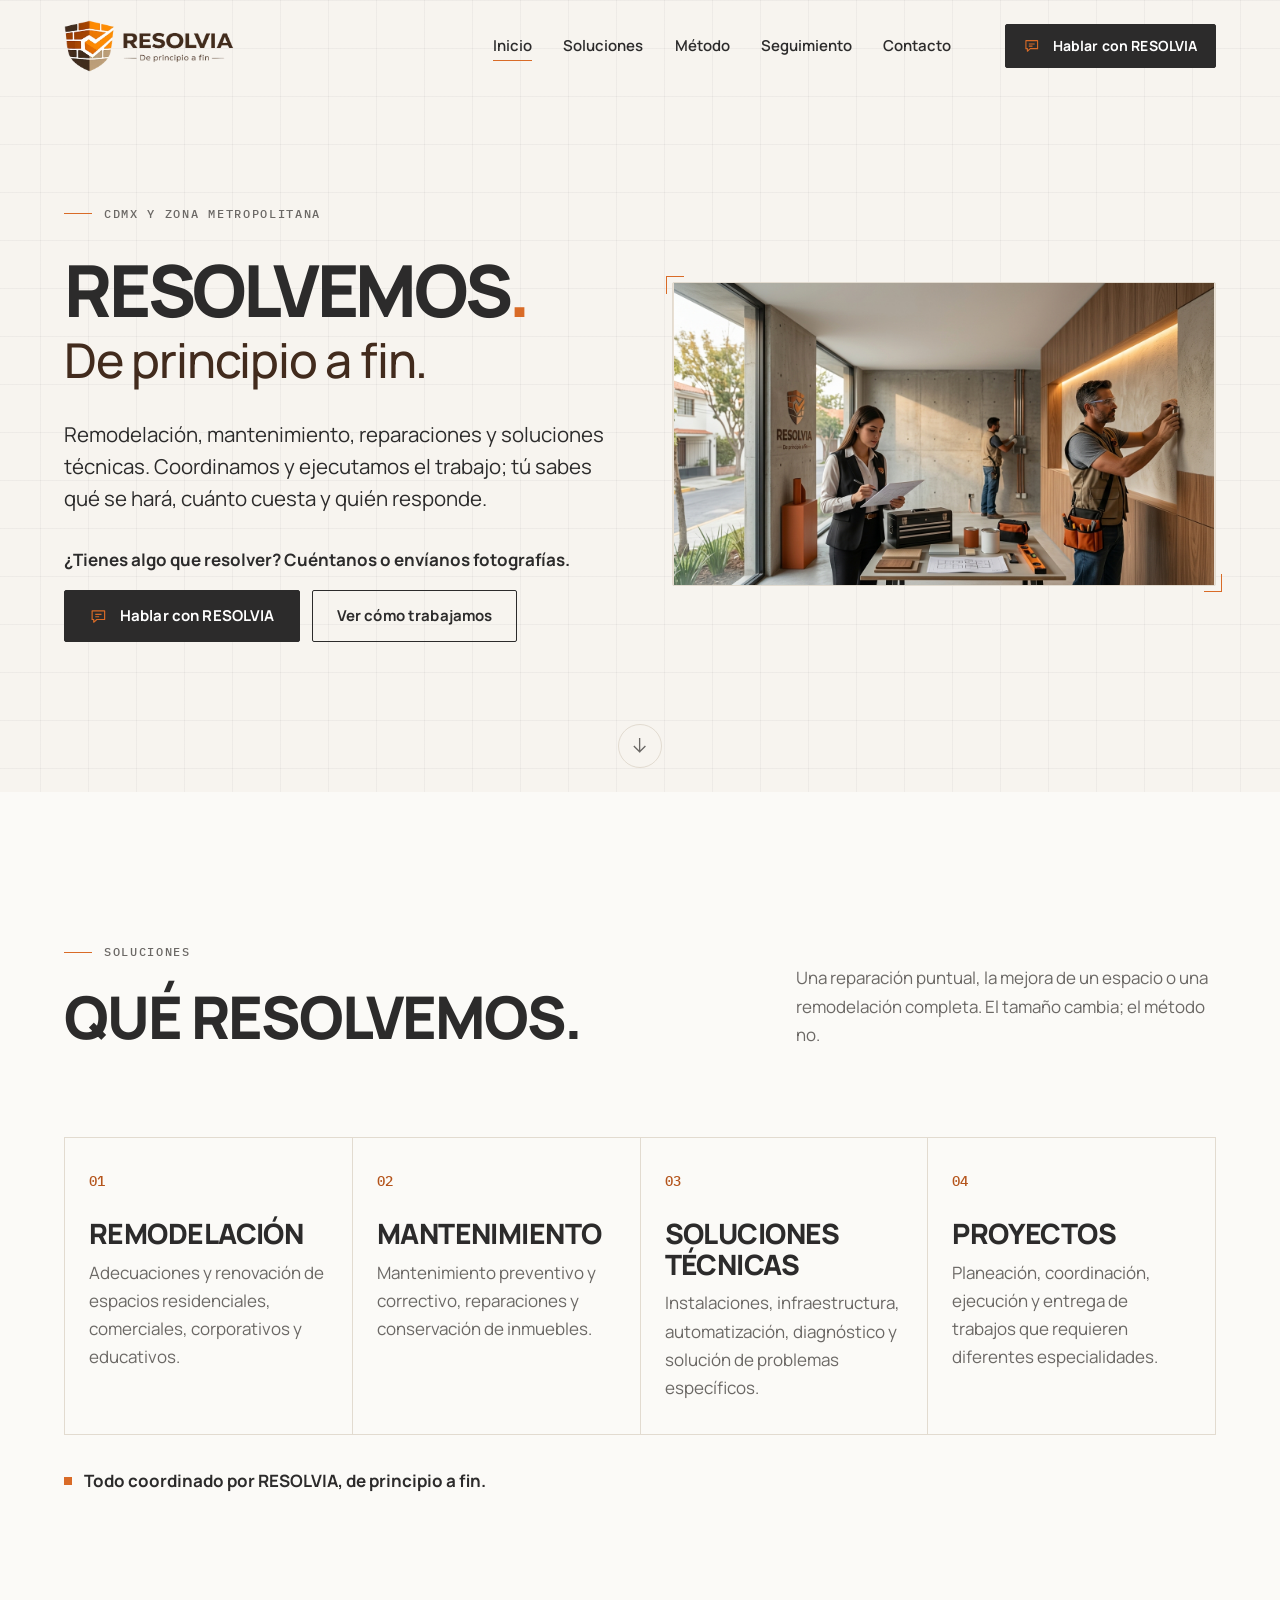
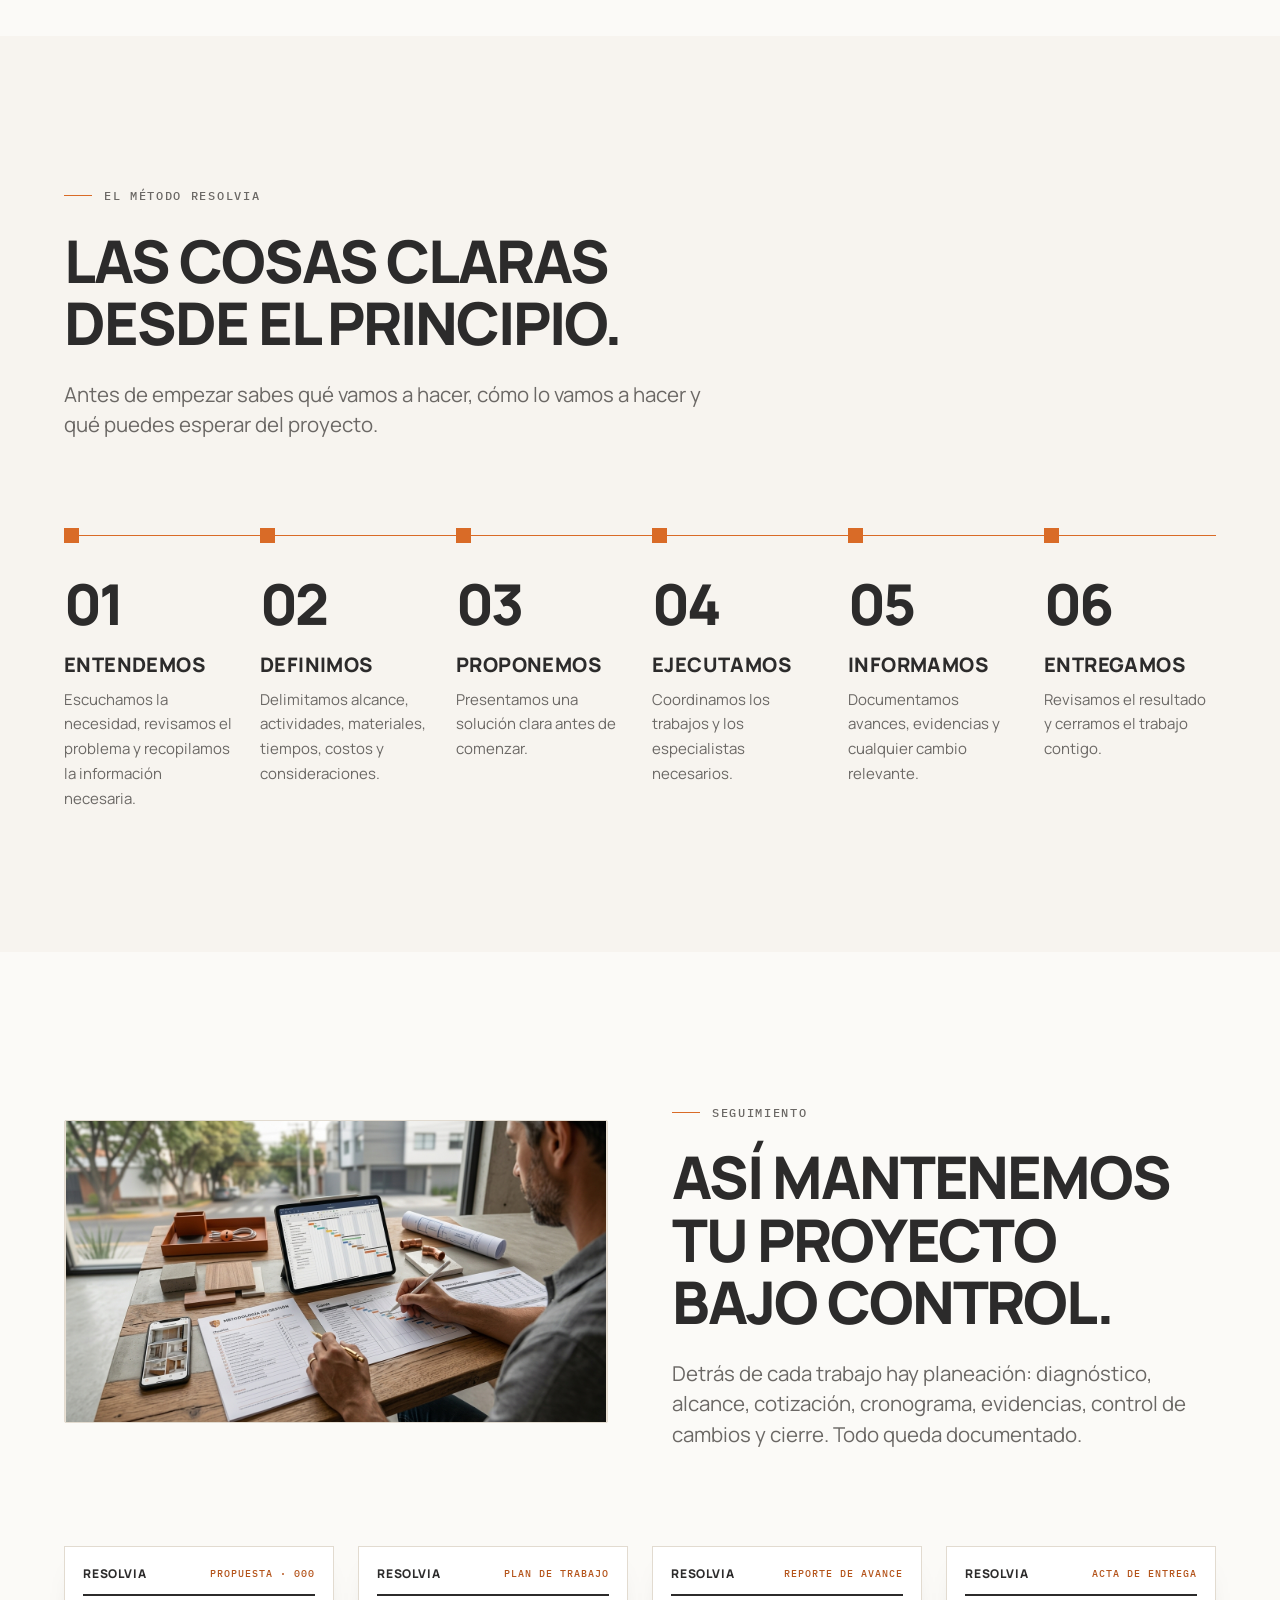
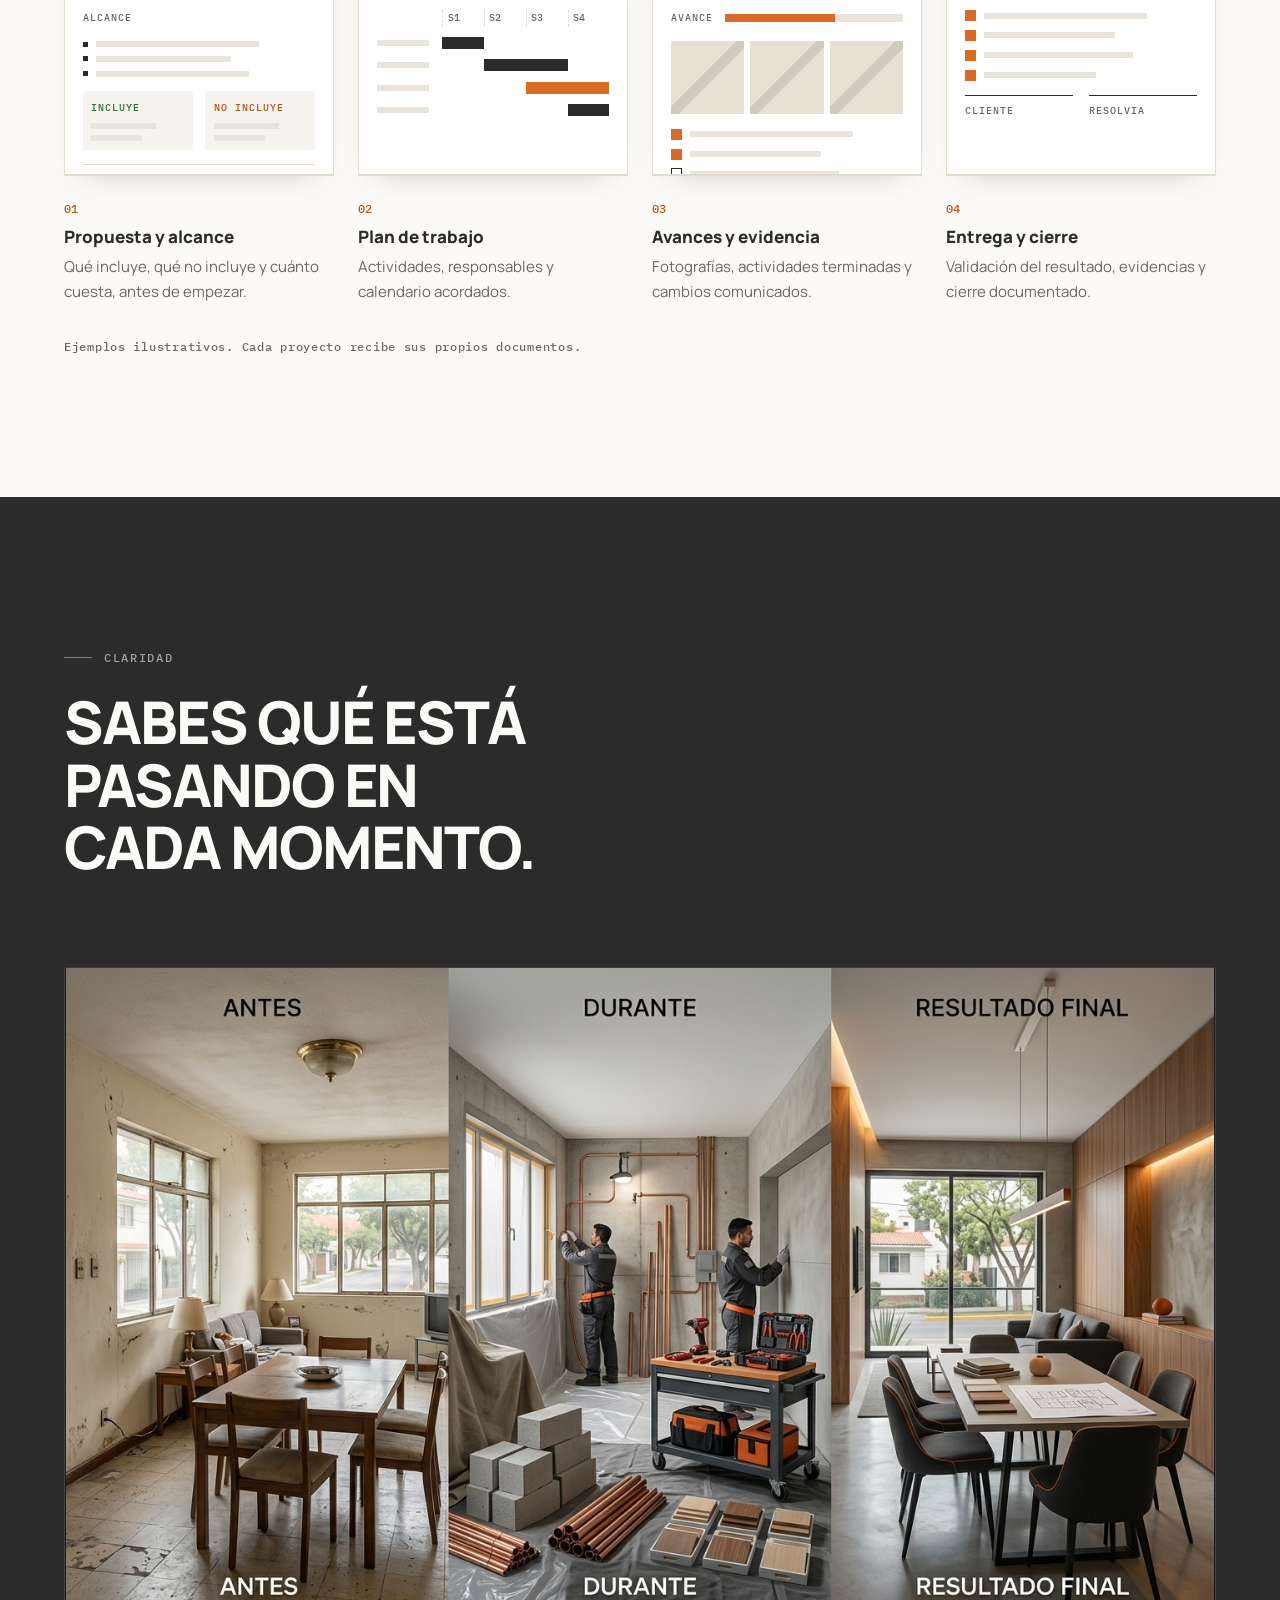
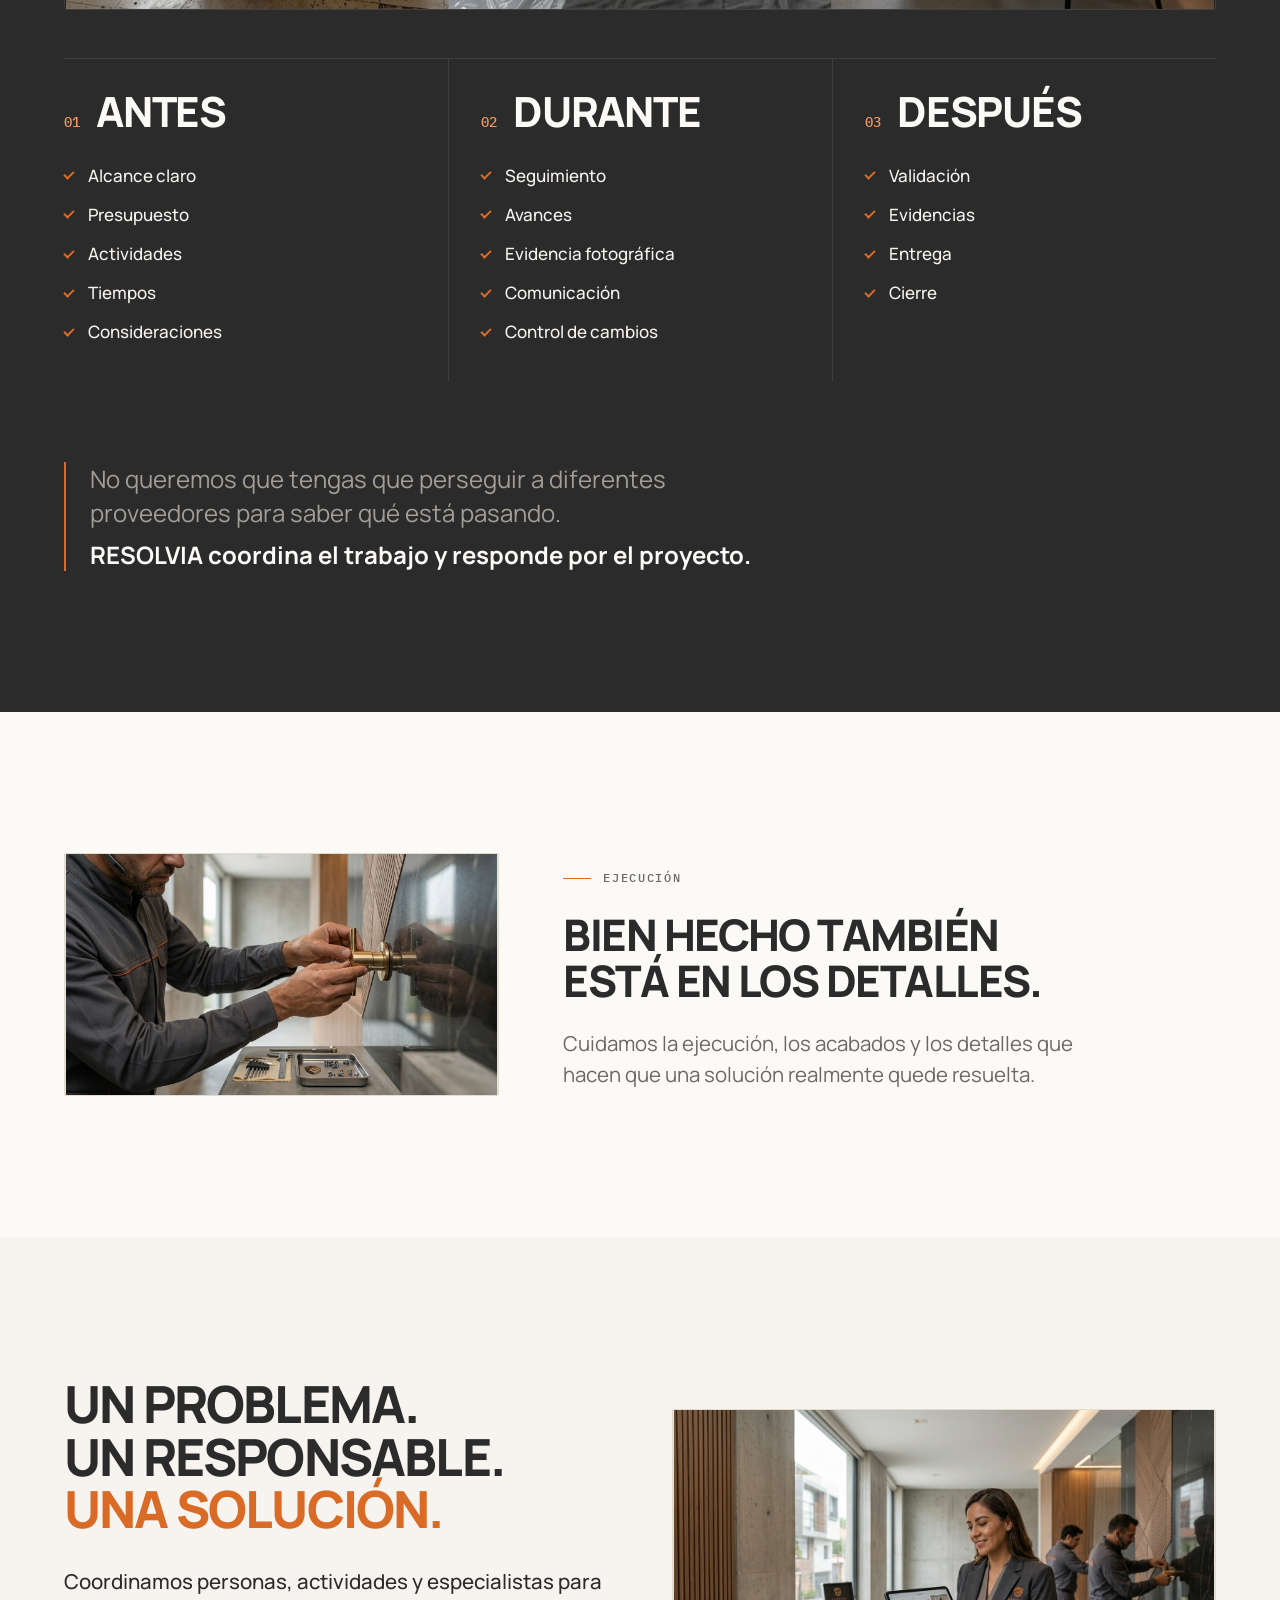
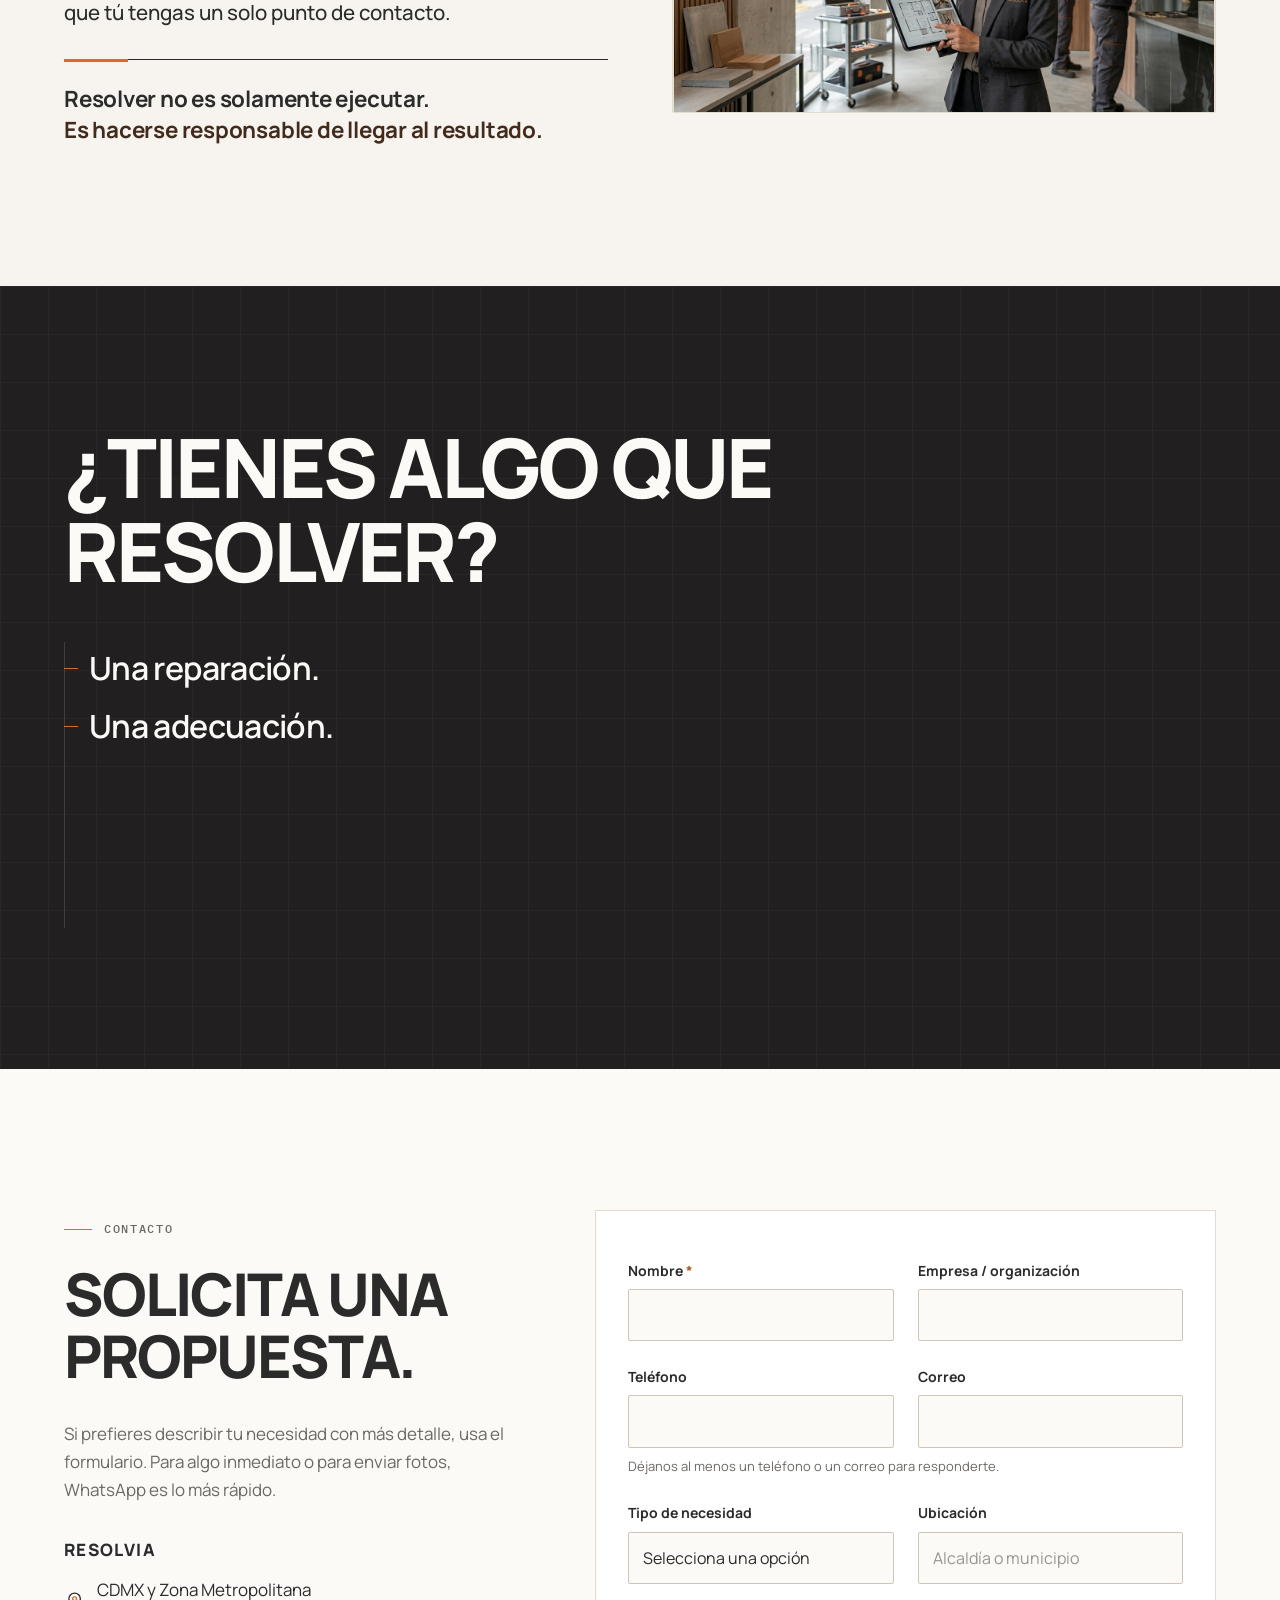
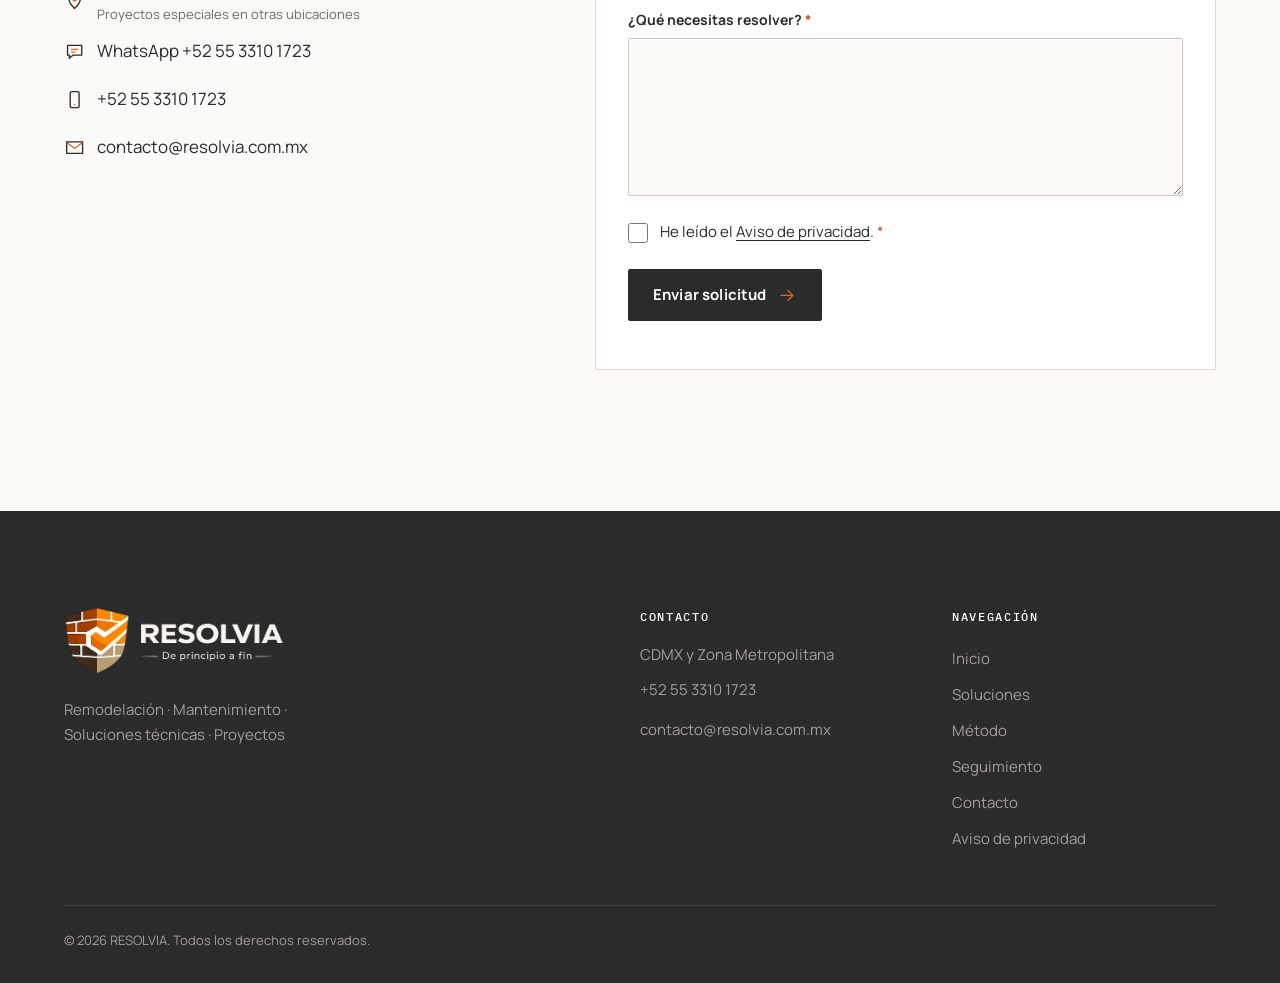
==== commit 07125492: "Integrar las 5 imágenes JPG en la V1.1 - assets/images: resolvia-01 a resolvia-05 (nombres y JPG ori" ====
--- a/index.html
+++ b/index.html
@@ -42,6 +42,7 @@
 
   <!-- ===== Recursos críticos ===== -->
   <link rel="preload" href="assets/fonts/manrope-var.woff2" as="font" type="font/woff2" crossorigin>
+  <link rel="preload" href="assets/images/resolvia-01-hero-resolvemos.jpg" as="image" fetchpriority="high">
   <link rel="stylesheet" href="css/variables.css">
   <link rel="stylesheet" href="css/reset.css">
   <link rel="stylesheet" href="css/styles.css">
@@ -192,44 +193,11 @@
           </div>
         </div>
 
-        <!--
-          FOTOGRAFÍA PRINCIPAL
-          El plano es una ilustración provisional. Cuando exista una fotografía
-          real y profesional de un trabajo de RESOLVIA, sustituye el bloque
-          .media-placeholder por:
-          <picture>
-            <source srcset="assets/images/hero/hero.avif" type="image/avif">
-            <source srcset="assets/images/hero/hero.webp" type="image/webp">
-            <img src="assets/images/hero/hero.jpg" alt="Describe el trabajo real" width="1200" height="1500" fetchpriority="high">
-          </picture>
-          No usar fotos genéricas de edificios o megaproyectos.
-        -->
-        <figure class="hero__media" aria-hidden="true">
-          <div class="media-placeholder media-placeholder--plan">
-            <svg class="plan" viewBox="0 0 480 600" focusable="false">
-              <!-- Muros exteriores -->
-              <path class="plan__wall" d="M60 90H420V510H60Z"/>
-              <!-- Divisiones -->
-              <path class="plan__part" d="M60 300H230M290 300H420M230 90V240M230 360V510M330 300V510"/>
-              <!-- Puertas -->
-              <path class="plan__door" d="M230 240A60 60 0 0 1 290 300M290 300H230"/>
-              <path class="plan__door" d="M330 420A40 40 0 0 0 370 460"/>
-              <!-- Zona resuelta -->
-              <path class="plan__zone" d="M240 310H320V500H240Z"/>
-              <path class="plan__check" d="M262 402l14 14 26-30"/>
-              <!-- Cotas -->
-              <path class="plan__dim" d="M60 60H420M60 52V68M420 52V68"/>
-              <path class="plan__dim" d="M450 90V510M442 90H458M442 510H458"/>
-              <text class="plan__label" x="240" y="48" text-anchor="middle">9.00 m</text>
-              <text class="plan__label" x="466" y="304" transform="rotate(90 466 304)" text-anchor="middle">10.50 m</text>
-              <!-- Referencias -->
-              <text class="plan__tag" x="76" y="118">A-01</text>
-              <text class="plan__tag" x="246" y="118">A-02</text>
-              <text class="plan__tag" x="76" y="328">A-03</text>
-              <text class="plan__tag" x="346" y="328">A-05</text>
-              <text class="plan__tag plan__tag--accent" x="248" y="328">A-04</text>
-            </svg>
-          </div>
+        <!-- IMAGEN 01 · RESOLVEMOS (above the fold: sin lazy, carga prioritaria) -->
+        <figure class="hero__media">
+          <img class="photo" src="assets/images/resolvia-01-hero-resolvemos.jpg"
+               alt="Proyecto de remodelación y mantenimiento coordinado por Resolvia"
+               width="1376" height="768" fetchpriority="high" decoding="async">
         </figure>
       </div>
 
@@ -285,34 +253,10 @@
     </section>
 
     <!-- ===================================================================
-         VALUE PROPOSITION — Un problema. Un responsable. Una solución.
-         =================================================================== -->
-    <section class="statement section section--alt" id="enfoque" aria-labelledby="statement-title">
-      <div class="container statement__grid">
-        <h2 class="statement__title" id="statement-title" data-reveal>
-          <span>Un problema.</span>
-          <span>Un responsable.</span>
-          <span class="statement__accent">Una solución.</span>
-        </h2>
-
-        <div class="statement__body">
-          <p class="lead" data-reveal>
-            Un solo punto de contacto para planear, coordinar y ejecutar.
-            Tú hablas con RESOLVIA; RESOLVIA se encarga de los especialistas, los materiales y los tiempos.
-          </p>
-          <blockquote class="statement__quote" data-reveal>
-            <p>Resolver no es solamente ejecutar.</p>
-            <p>Es hacerse responsable de llegar al resultado.</p>
-          </blockquote>
-        </div>
-      </div>
-    </section>
-
-    <!-- ===================================================================
          PROCESS — El método RESOLVIA (6 etapas)
          Horizontal en escritorio, secuencia vertical en móvil.
          =================================================================== -->
-    <section class="process section" id="metodo" aria-labelledby="process-title">
+    <section class="process section section--alt" id="metodo" aria-labelledby="process-title">
       <div class="container">
         <header class="section-head">
           <p class="eyebrow">El método RESOLVIA</p>
@@ -373,83 +317,28 @@
     </section>
 
     <!-- ===================================================================
-         TRUST — Claridad antes, durante y después
-         =================================================================== -->
-    <section class="clarity section section--dark" id="claridad" aria-labelledby="clarity-title">
-      <div class="container">
-        <header class="section-head">
-          <p class="eyebrow eyebrow--dark">Claridad</p>
-          <h2 class="section-title" id="clarity-title" data-reveal>
-            Sabes qué está pasando en cada momento.
-          </h2>
-        </header>
-
-        <div class="phases">
-          <article class="phase" data-reveal>
-            <header class="phase__head">
-              <span class="phase__num">01</span>
-              <h3 class="phase__title">Antes</h3>
-            </header>
-            <ul class="phase__list" role="list">
-              <li>Alcance claro</li>
-              <li>Presupuesto</li>
-              <li>Actividades</li>
-              <li>Tiempos</li>
-              <li>Consideraciones</li>
-            </ul>
-          </article>
-
-          <article class="phase" data-reveal>
-            <header class="phase__head">
-              <span class="phase__num">02</span>
-              <h3 class="phase__title">Durante</h3>
-            </header>
-            <ul class="phase__list" role="list">
-              <li>Seguimiento</li>
-              <li>Avances</li>
-              <li>Evidencia fotográfica</li>
-              <li>Comunicación</li>
-              <li>Control de cambios</li>
-            </ul>
-          </article>
-
-          <article class="phase" data-reveal>
-            <header class="phase__head">
-              <span class="phase__num">03</span>
-              <h3 class="phase__title">Después</h3>
-            </header>
-            <ul class="phase__list" role="list">
-              <li>Validación</li>
-              <li>Evidencias</li>
-              <li>Entrega</li>
-              <li>Cierre</li>
-            </ul>
-          </article>
-        </div>
-
-        <p class="clarity__close" data-reveal>
-          <span>No queremos que tengas que perseguir a diferentes proveedores para saber qué está pasando.</span>
-          <strong>RESOLVIA coordina el trabajo y responde por el proyecto.</strong>
-        </p>
-      </div>
-    </section>
-
-    <!-- ===================================================================
          CONTROL — Así mantenemos tu proyecto bajo control
          Maquetas en HTML/CSS de los documentos de trabajo.
          Información ficticia: no usar datos de clientes reales.
          =================================================================== -->
-    <section class="control section section--alt" id="seguimiento" aria-labelledby="control-title">
+    <section class="control section" id="seguimiento" aria-labelledby="control-title">
       <div class="container">
-        <header class="section-head section-head--split">
-          <div>
+        <div class="media-split media-split--image-first">
+          <!-- IMAGEN 02 · PLANEAMOS Y CONTROLAMOS -->
+          <figure class="media-split__media" data-reveal>
+            <img class="photo" src="assets/images/resolvia-02-metodo-control.jpg"
+                 alt="Planeación y seguimiento de proyectos con el método Resolvia"
+                 width="1376" height="768" loading="lazy" decoding="async">
+          </figure>
+          <div class="media-split__content">
             <p class="eyebrow">Seguimiento</p>
             <h2 class="section-title" id="control-title" data-reveal>Así mantenemos tu proyecto bajo control.</h2>
-          </div>
-          <p class="section-head__aside" data-reveal>
-            Cada trabajo queda documentado: qué se hará, cuándo, cómo va y cómo se entregó.
-          </p>
-        </header>
+            <p class="media-split__text" data-reveal>
+              Detrás de cada trabajo hay planeación: diagnóstico, alcance, cotización,
+              cronograma, evidencias, control de cambios y cierre. Todo queda documentado.
+            </p>
+          </div>
+        </div>
 
         <div class="docs">
           <!-- 01 Propuesta y alcance -->
@@ -556,6 +445,124 @@
     </section>
 
     <!-- ===================================================================
+         TRUST — Claridad antes, durante y después
+         =================================================================== -->
+    <section class="clarity section section--dark" id="claridad" aria-labelledby="clarity-title">
+      <div class="container">
+        <header class="section-head">
+          <p class="eyebrow eyebrow--dark">Claridad</p>
+          <h2 class="section-title" id="clarity-title" data-reveal>
+            Sabes qué está pasando en cada momento.
+          </h2>
+        </header>
+
+        <!-- IMAGEN 03 · EJECUTAMOS. Composición completa: sin recorte. -->
+        <figure class="clarity__media" data-reveal>
+          <img class="photo photo--dark" src="assets/images/resolvia-03-antes-durante-despues.jpg"
+               alt="Proceso de trabajo antes, durante y después de una intervención Resolvia"
+               width="1376" height="768" loading="lazy" decoding="async">
+        </figure>
+
+        <div class="phases">
+          <article class="phase" data-reveal>
+            <header class="phase__head">
+              <span class="phase__num">01</span>
+              <h3 class="phase__title">Antes</h3>
+            </header>
+            <ul class="phase__list" role="list">
+              <li>Alcance claro</li>
+              <li>Presupuesto</li>
+              <li>Actividades</li>
+              <li>Tiempos</li>
+              <li>Consideraciones</li>
+            </ul>
+          </article>
+
+          <article class="phase" data-reveal>
+            <header class="phase__head">
+              <span class="phase__num">02</span>
+              <h3 class="phase__title">Durante</h3>
+            </header>
+            <ul class="phase__list" role="list">
+              <li>Seguimiento</li>
+              <li>Avances</li>
+              <li>Evidencia fotográfica</li>
+              <li>Comunicación</li>
+              <li>Control de cambios</li>
+            </ul>
+          </article>
+
+          <article class="phase" data-reveal>
+            <header class="phase__head">
+              <span class="phase__num">03</span>
+              <h3 class="phase__title">Después</h3>
+            </header>
+            <ul class="phase__list" role="list">
+              <li>Validación</li>
+              <li>Evidencias</li>
+              <li>Entrega</li>
+              <li>Cierre</li>
+            </ul>
+          </article>
+        </div>
+
+        <p class="clarity__close" data-reveal>
+          <span>No queremos que tengas que perseguir a diferentes proveedores para saber qué está pasando.</span>
+          <strong>RESOLVIA coordina el trabajo y responde por el proyecto.</strong>
+        </p>
+      </div>
+    </section>
+
+    <!-- ===================================================================
+         QUALITY — Bien hecho también está en los detalles (pausa visual)
+         =================================================================== -->
+    <section class="quality section" id="detalles" aria-labelledby="quality-title">
+      <div class="container media-split media-split--image-first media-split--narrow-media">
+        <!-- IMAGEN 04 · CUIDAMOS LOS DETALLES -->
+        <figure class="media-split__media" data-reveal>
+          <img class="photo" src="assets/images/resolvia-04-detalle-bien-hecho.jpg"
+               alt="Detalle de ejecución y acabados durante un trabajo de Resolvia"
+               width="1376" height="768" loading="lazy" decoding="async">
+        </figure>
+        <div class="media-split__content">
+          <p class="eyebrow">Ejecución</p>
+          <h2 class="section-title section-title--md" id="quality-title" data-reveal>Bien hecho también está en los detalles.</h2>
+          <p class="media-split__text" data-reveal>
+            Cuidamos la ejecución, los acabados y los detalles que hacen que una solución realmente quede resuelta.
+          </p>
+        </div>
+      </div>
+    </section>
+
+    <!-- ===================================================================
+         VALUE PROPOSITION — Un problema. Un responsable. Una solución.
+         =================================================================== -->
+    <section class="statement section section--alt" id="enfoque" aria-labelledby="statement-title">
+      <div class="container media-split">
+        <div class="media-split__content">
+          <h2 class="statement__title" id="statement-title" data-reveal>
+            <span>Un problema.</span>
+            <span>Un responsable.</span>
+            <span class="statement__accent">Una solución.</span>
+          </h2>
+          <p class="lead statement__lead" data-reveal>
+            Coordinamos personas, actividades y especialistas para que tú tengas un solo punto de contacto.
+          </p>
+          <blockquote class="statement__quote" data-reveal>
+            <p>Resolver no es solamente ejecutar.</p>
+            <p>Es hacerse responsable de llegar al resultado.</p>
+          </blockquote>
+        </div>
+        <!-- IMAGEN 05 · RESPONDEMOS -->
+        <figure class="media-split__media" data-reveal>
+          <img class="photo" src="assets/images/resolvia-05-responsable-cliente.jpg"
+               alt="Responsable de Resolvia revisando el avance de un proyecto con un cliente"
+               width="1376" height="768" loading="lazy" decoding="async">
+        </figure>
+      </div>
+    </section>
+
+    <!-- ===================================================================
          PROJECTS — Trabajos reales (DESACTIVADA)
          Se activa quitando el atributo `hidden` cuando existan casos reales
          documentados y autorizados. Ver README → "Agregar un trabajo".
--- a/css/styles.css
+++ b/css/styles.css
@@ -191,6 +191,52 @@
 
 .draw-line.is-visible::after {
   transform: scaleX(1);
+}
+
+/* Fotografías de marca: mismo tratamiento en todo el sitio.
+   Sin filtros ni overlays; relación de aspecto fija para evitar saltos (CLS). */
+.photo {
+  display: block;
+  width: 100%;
+  height: auto;
+  aspect-ratio: 1376 / 768;
+  object-fit: contain;
+  background: var(--resolvia-beige);
+  border: 1px solid var(--resolvia-line);
+  border-radius: var(--radius);
+}
+
+.photo--dark {
+  background: var(--resolvia-charcoal-deep);
+  border-color: var(--resolvia-line-dark);
+}
+
+/* Imagen + contenido. En móvil: contenido primero, imagen después. */
+.media-split {
+  display: grid;
+  gap: var(--space-4);
+  align-items: center;
+}
+
+.media-split__media {
+  margin: 0;
+  order: 2;
+}
+
+.media-split__content {
+  min-width: 0;
+}
+
+.media-split__text {
+  max-width: 34rem;
+  margin-top: var(--space-3);
+  font-size: var(--fs-lead);
+  line-height: 1.5;
+  color: var(--color-text-muted);
+}
+
+.section-title--md {
+  font-size: clamp(1.9rem, 3.4vw, 3rem);
 }
 
 /* Placeholder de fotografía: claro, honesto, con retícula de plano */
@@ -564,11 +610,7 @@
 
 .hero__media {
   position: relative;
-}
-
-.hero__media .media-placeholder {
-  aspect-ratio: 4 / 3;
-  border: 1px solid var(--resolvia-line);
+  margin: 0;
 }
 
 /* Marcas de corte en las esquinas (detalle de plano) */
@@ -596,74 +638,6 @@
   border-width: 0 1px 1px 0;
 }
 
-/* Dibujo de plano (placeholder del hero) */
-.plan {
-  width: 82%;
-  height: auto;
-  max-height: 92%;
-  overflow: visible;
-}
-
-.plan__wall {
-  fill: none;
-  stroke: var(--resolvia-charcoal);
-  stroke-width: 6;
-}
-
-.plan__part {
-  fill: none;
-  stroke: var(--resolvia-charcoal);
-  stroke-width: 3;
-}
-
-.plan__door {
-  fill: none;
-  stroke: var(--resolvia-gray);
-  stroke-width: 1;
-  stroke-dasharray: 3 3;
-}
-
-.plan__zone {
-  fill: rgba(217, 107, 39, 0.1);
-  stroke: var(--resolvia-orange);
-  stroke-width: 1.5;
-}
-
-.plan__check {
-  fill: none;
-  stroke: var(--resolvia-orange);
-  stroke-width: 5;
-  stroke-linecap: square;
-  stroke-dasharray: 70;
-  stroke-dashoffset: 70;
-  animation: draw 1s var(--ease) 0.9s forwards;
-}
-
-.plan__dim {
-  fill: none;
-  stroke: var(--resolvia-gray);
-  stroke-width: 1;
-}
-
-.plan__label,
-.plan__tag {
-  font-family: var(--font-mono);
-  font-size: 13px;
-  fill: var(--resolvia-gray);
-}
-
-.plan__tag {
-  font-size: 12px;
-}
-
-.plan__tag--accent {
-  fill: var(--resolvia-orange-deep);
-}
-
-@keyframes draw {
-  to { stroke-dashoffset: 0; }
-}
-
 .hero__scroll {
   display: none;
 }
@@ -671,11 +645,6 @@
 /* ==========================================================================
    4. VALUE PROPOSITION — Un problema. Un responsable. Una solución.
    ========================================================================== */
-
-.statement__grid {
-  display: grid;
-  gap: var(--space-5);
-}
 
 .statement__title {
   display: flex;
@@ -691,11 +660,13 @@
   color: var(--resolvia-orange);
 }
 
-.statement__body {
-  display: grid;
-  align-content: end;
-  gap: var(--space-4);
-  max-width: 36rem;
+.statement__title {
+  margin-bottom: var(--space-4);
+}
+
+.statement__lead {
+  max-width: 34rem;
+  margin-bottom: var(--space-4);
 }
 
 .statement__quote {
@@ -973,6 +944,14 @@
 /* ==========================================================================
    8b. CONTROL — Documentos de seguimiento (maquetas en CSS)
    ========================================================================== */
+
+.control .media-split {
+  margin-bottom: clamp(3.5rem, 8vw, 6rem);
+}
+
+.clarity__media {
+  margin: 0 0 var(--space-5);
+}
 
 .docs {
   display: grid;
@@ -1799,10 +1778,6 @@
     opacity: 1;
     transform: none;
   }
-
-  .plan__check {
-    stroke-dashoffset: 0;
-  }
 }
 
 /* ==========================================================================
--- a/css/responsive.css
+++ b/css/responsive.css
@@ -93,14 +93,30 @@
     padding-bottom: var(--space-5);
   }
 
+  /* Imagen 01 ≈ 50 % de la composición */
   .hero__grid {
-    grid-template-columns: minmax(0, 1.15fr) minmax(0, 0.85fr);
+    grid-template-columns: minmax(0, 1fr) minmax(0, 1fr);
     align-items: center;
+    gap: clamp(2.5rem, 5vw, 4.5rem);
+  }
+
+  /* Imagen + contenido lado a lado */
+  .media-split {
+    grid-template-columns: minmax(0, 1fr) minmax(0, 1fr);
     gap: clamp(2.5rem, 5vw, 5rem);
   }
 
-  .hero__media .media-placeholder {
-    aspect-ratio: 4 / 5;
+  .media-split__media {
+    order: 0;
+  }
+
+  .media-split--image-first .media-split__media {
+    order: -1;
+  }
+
+  /* 40 % imagen / 60 % contenido */
+  .media-split--narrow-media {
+    grid-template-columns: minmax(0, 0.8fr) minmax(0, 1.2fr);
   }
 
   .hero__scroll {
@@ -125,13 +141,7 @@
 
   /* VALUE PROPOSITION */
   .statement__title {
-    font-size: clamp(2.4rem, 4.8vw, 5rem);
-  }
-
-  .statement__grid {
-    grid-template-columns: minmax(0, 1.2fr) minmax(0, 0.8fr);
-    gap: var(--space-6);
-    align-items: end;
+    font-size: clamp(2.2rem, 4vw, 4.2rem);
   }
 
   /* CLARIDAD: tres momentos en columnas */
@@ -207,6 +217,11 @@
 @media (min-width: 900px) and (max-width: 1099px) {
   .docs {
     grid-template-columns: repeat(2, 1fr);
+  }
+
+  /* Imagen 04: 50/50 para que no quede demasiado pequeña */
+  .media-split--narrow-media {
+    grid-template-columns: minmax(0, 1fr) minmax(0, 1fr);
   }
 }
 
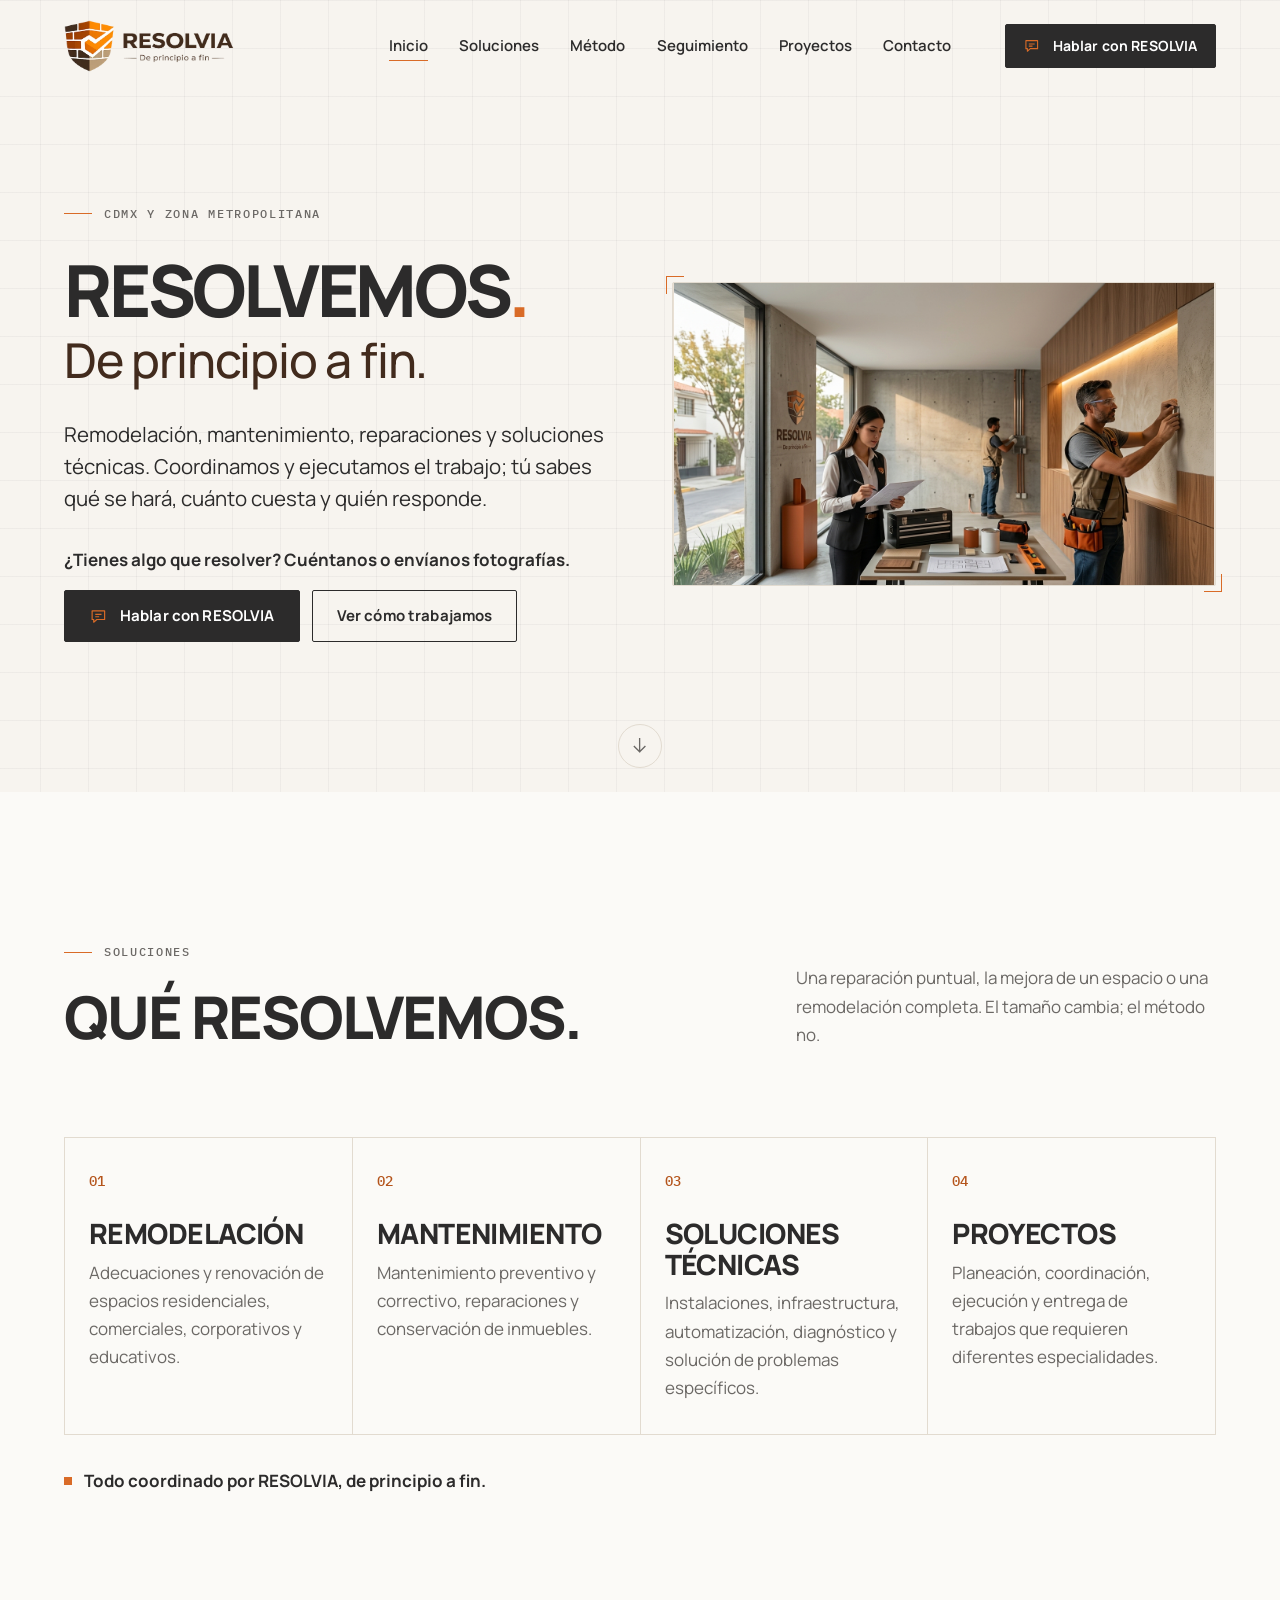
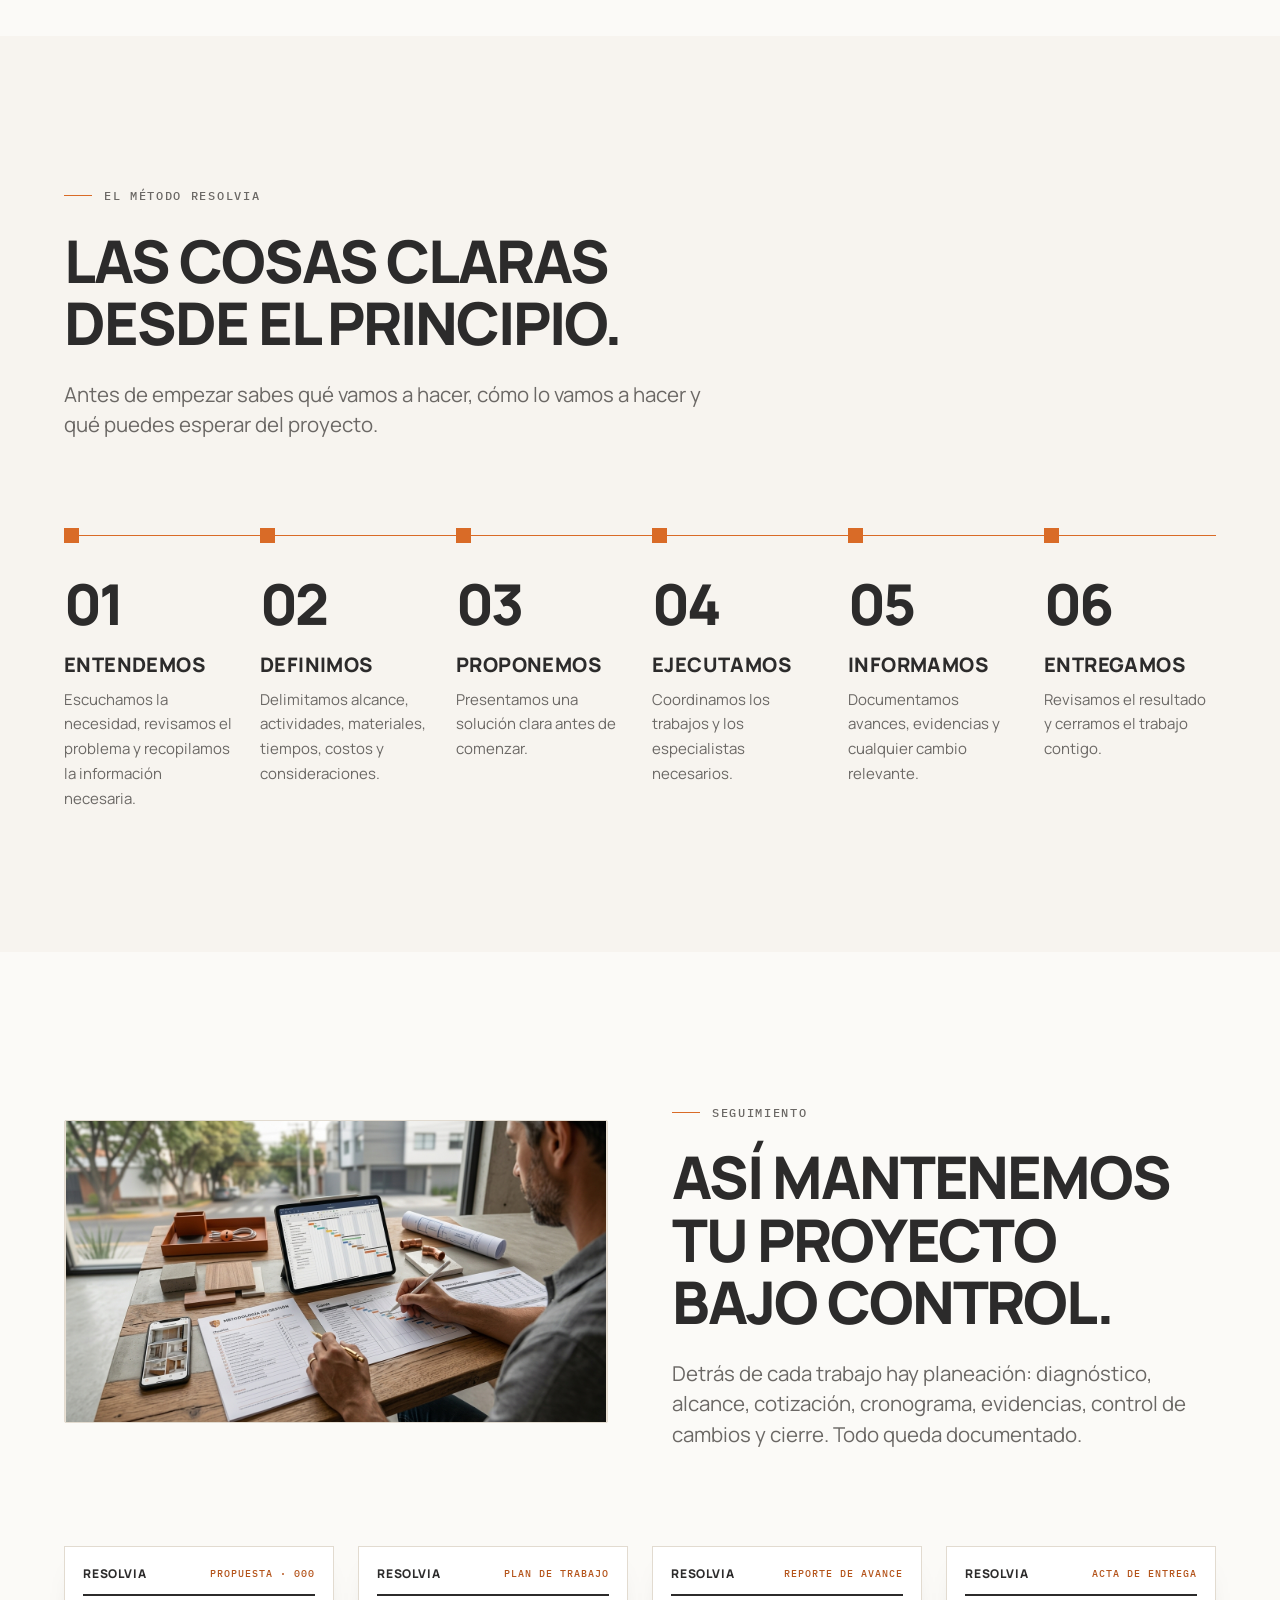
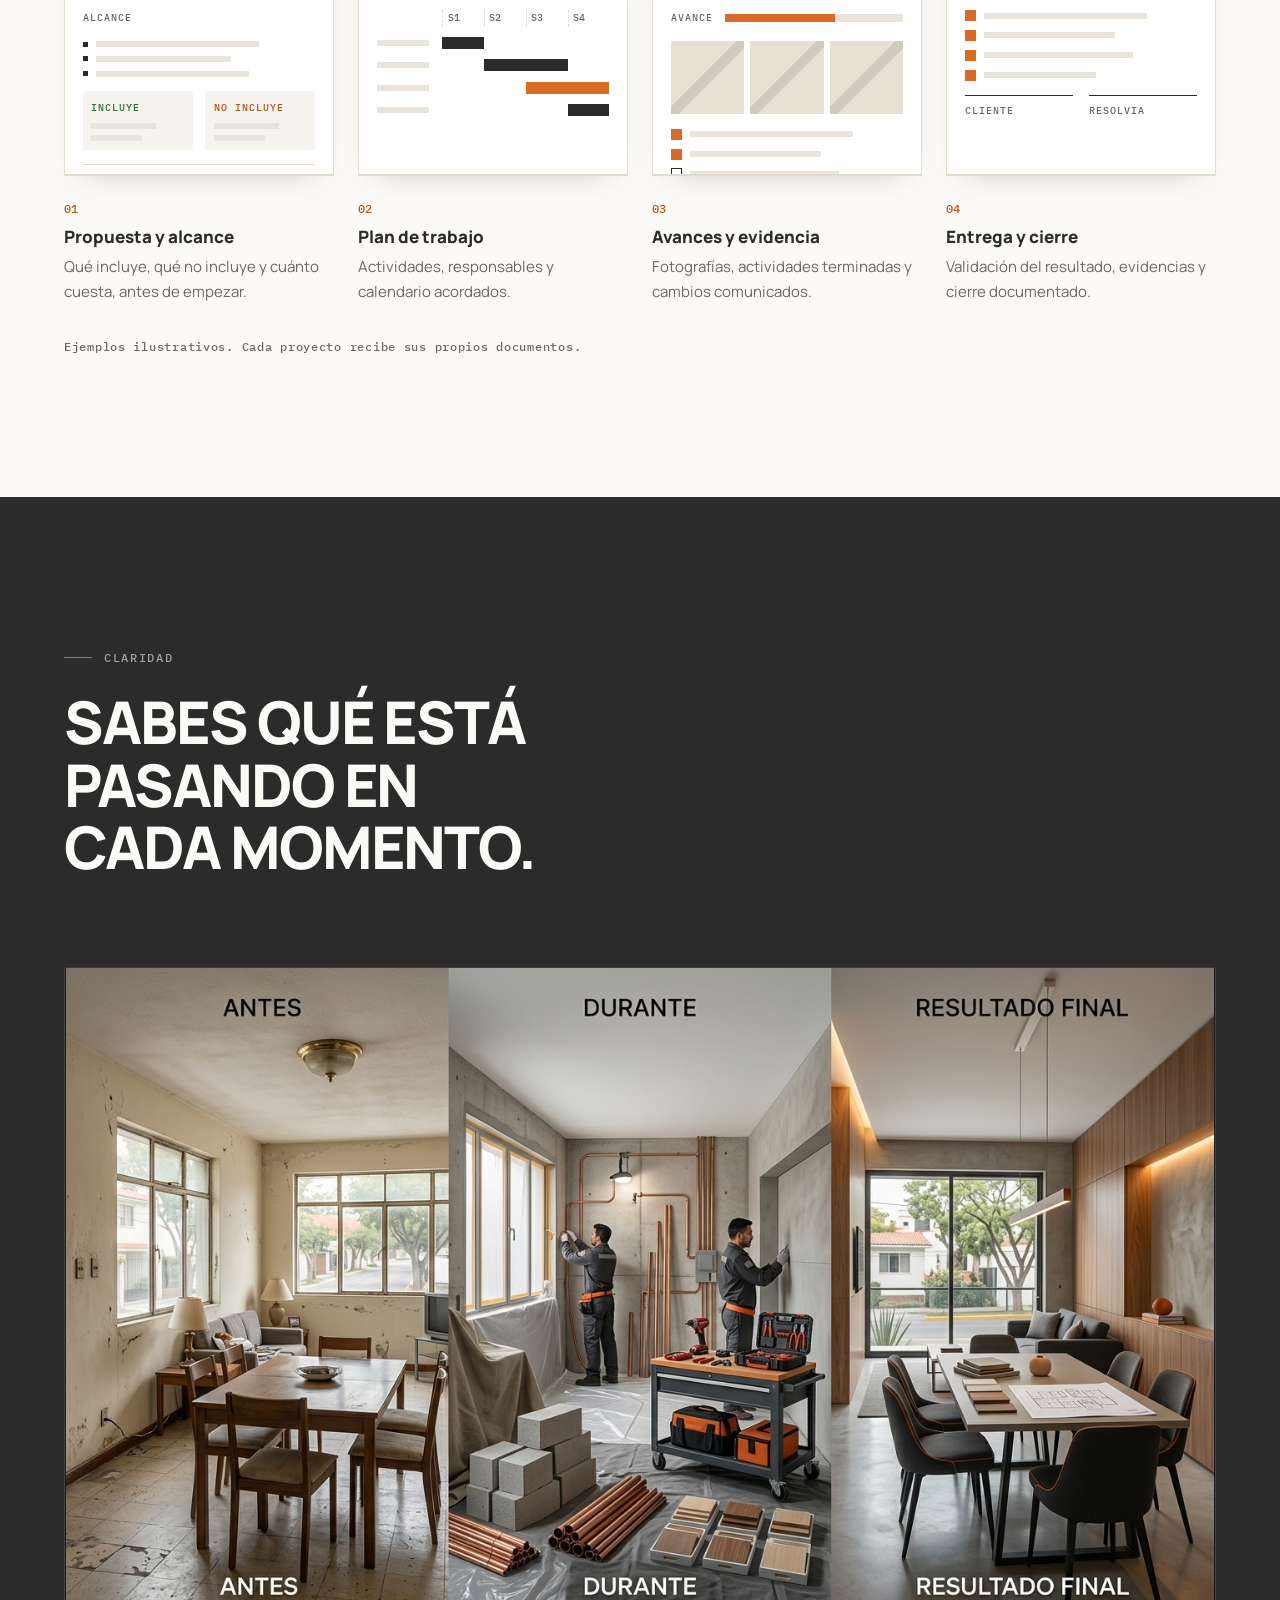
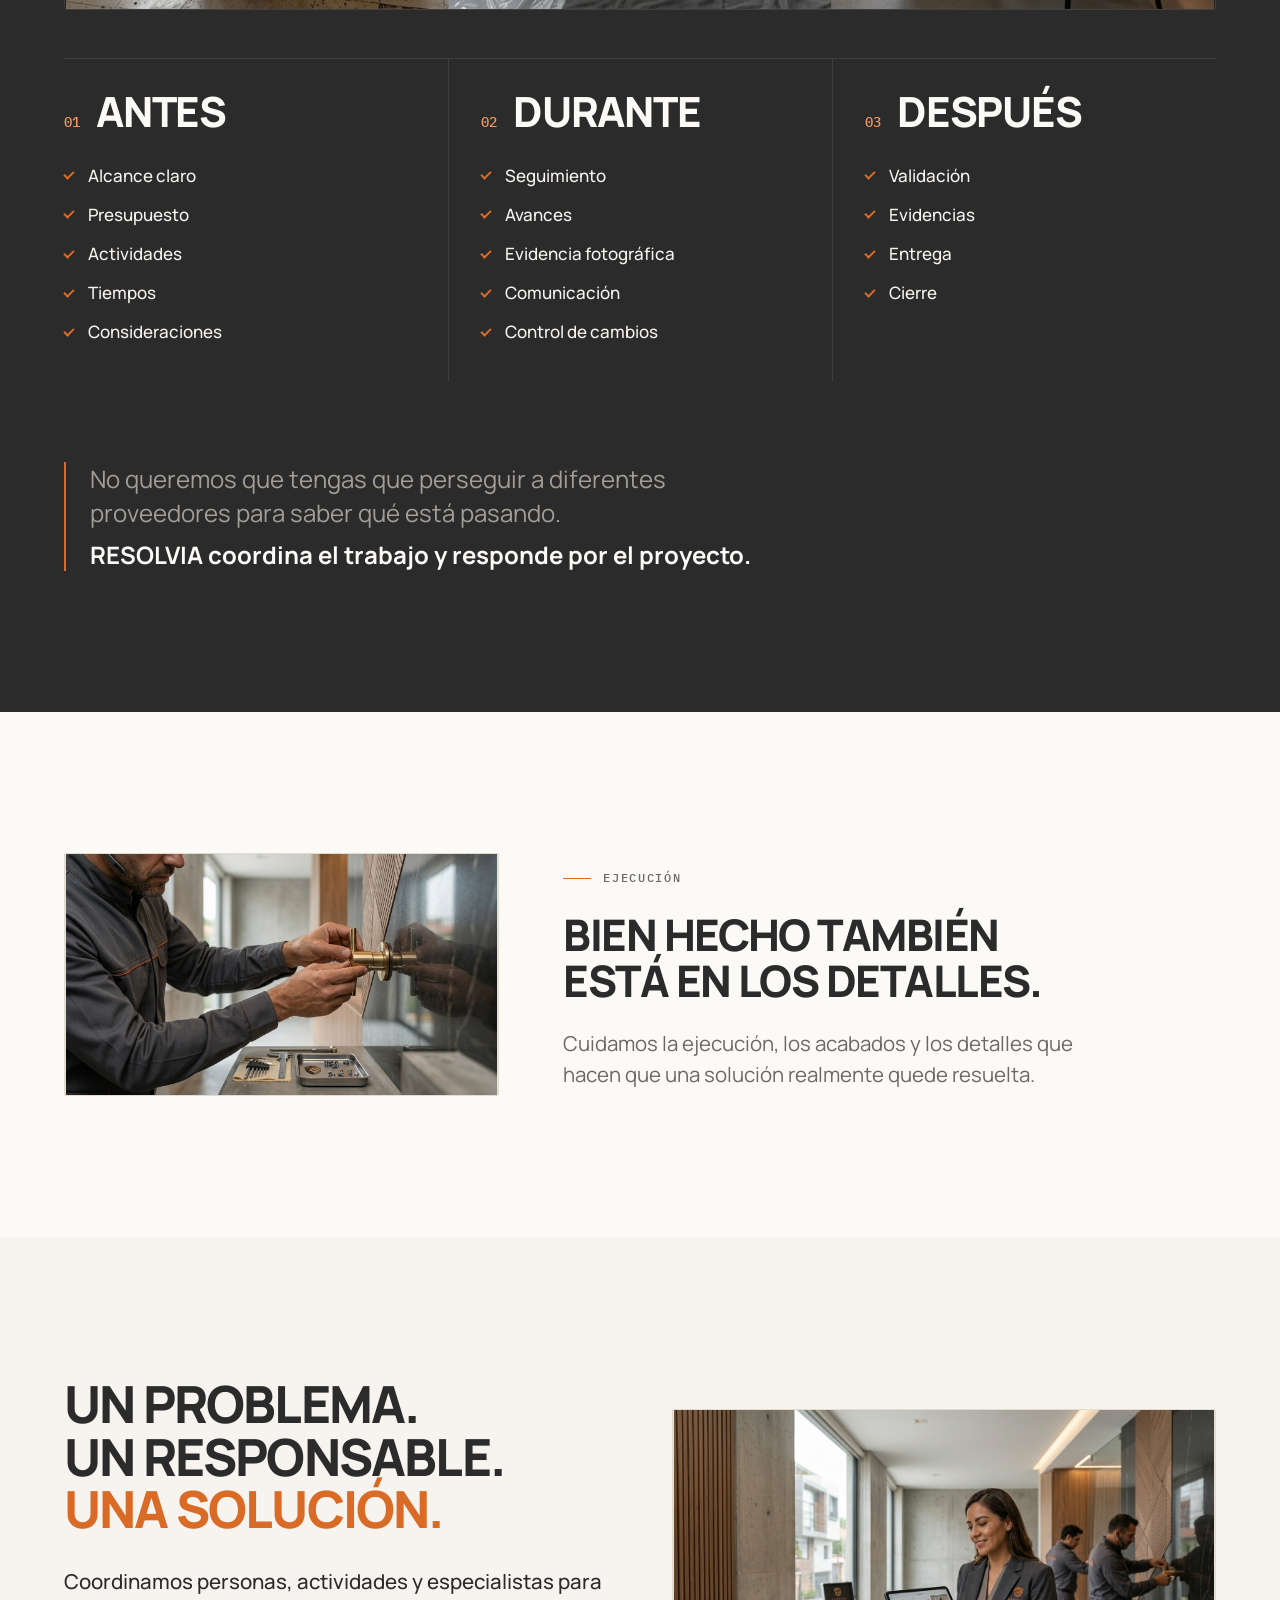
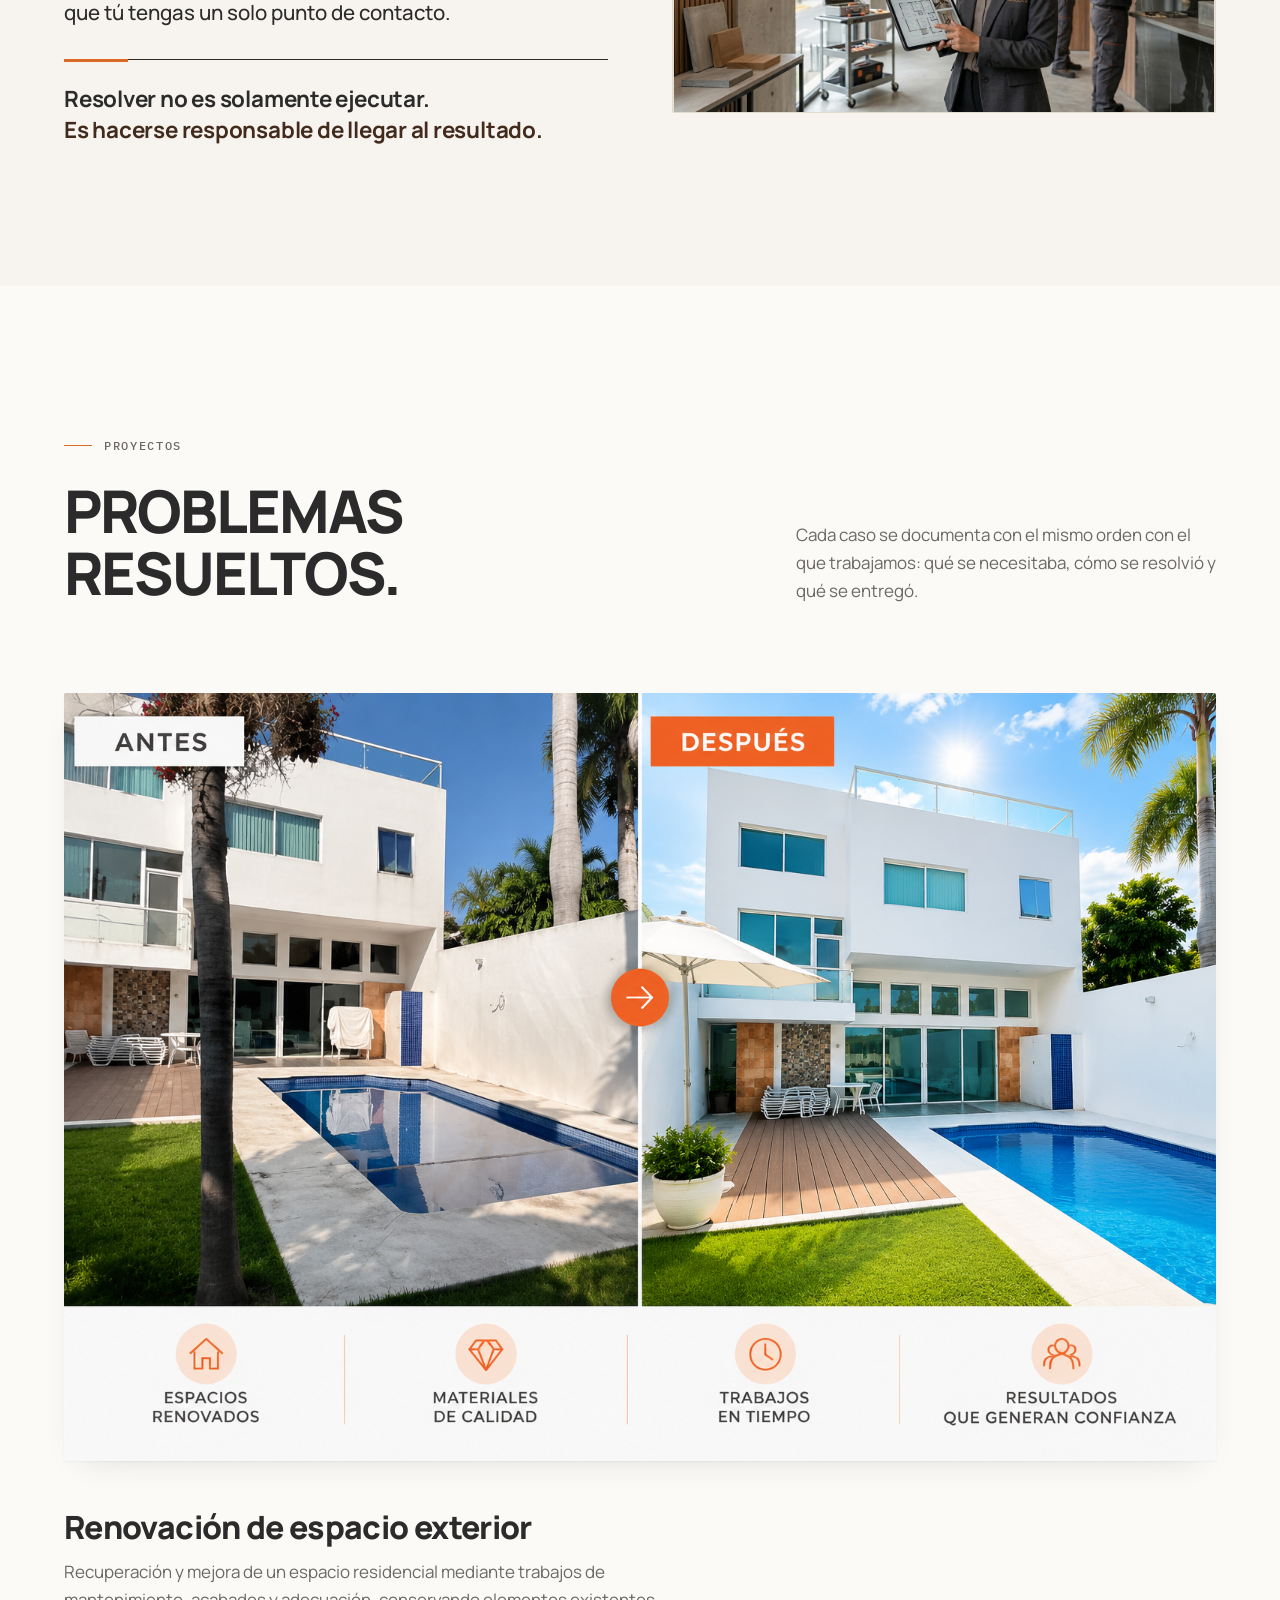
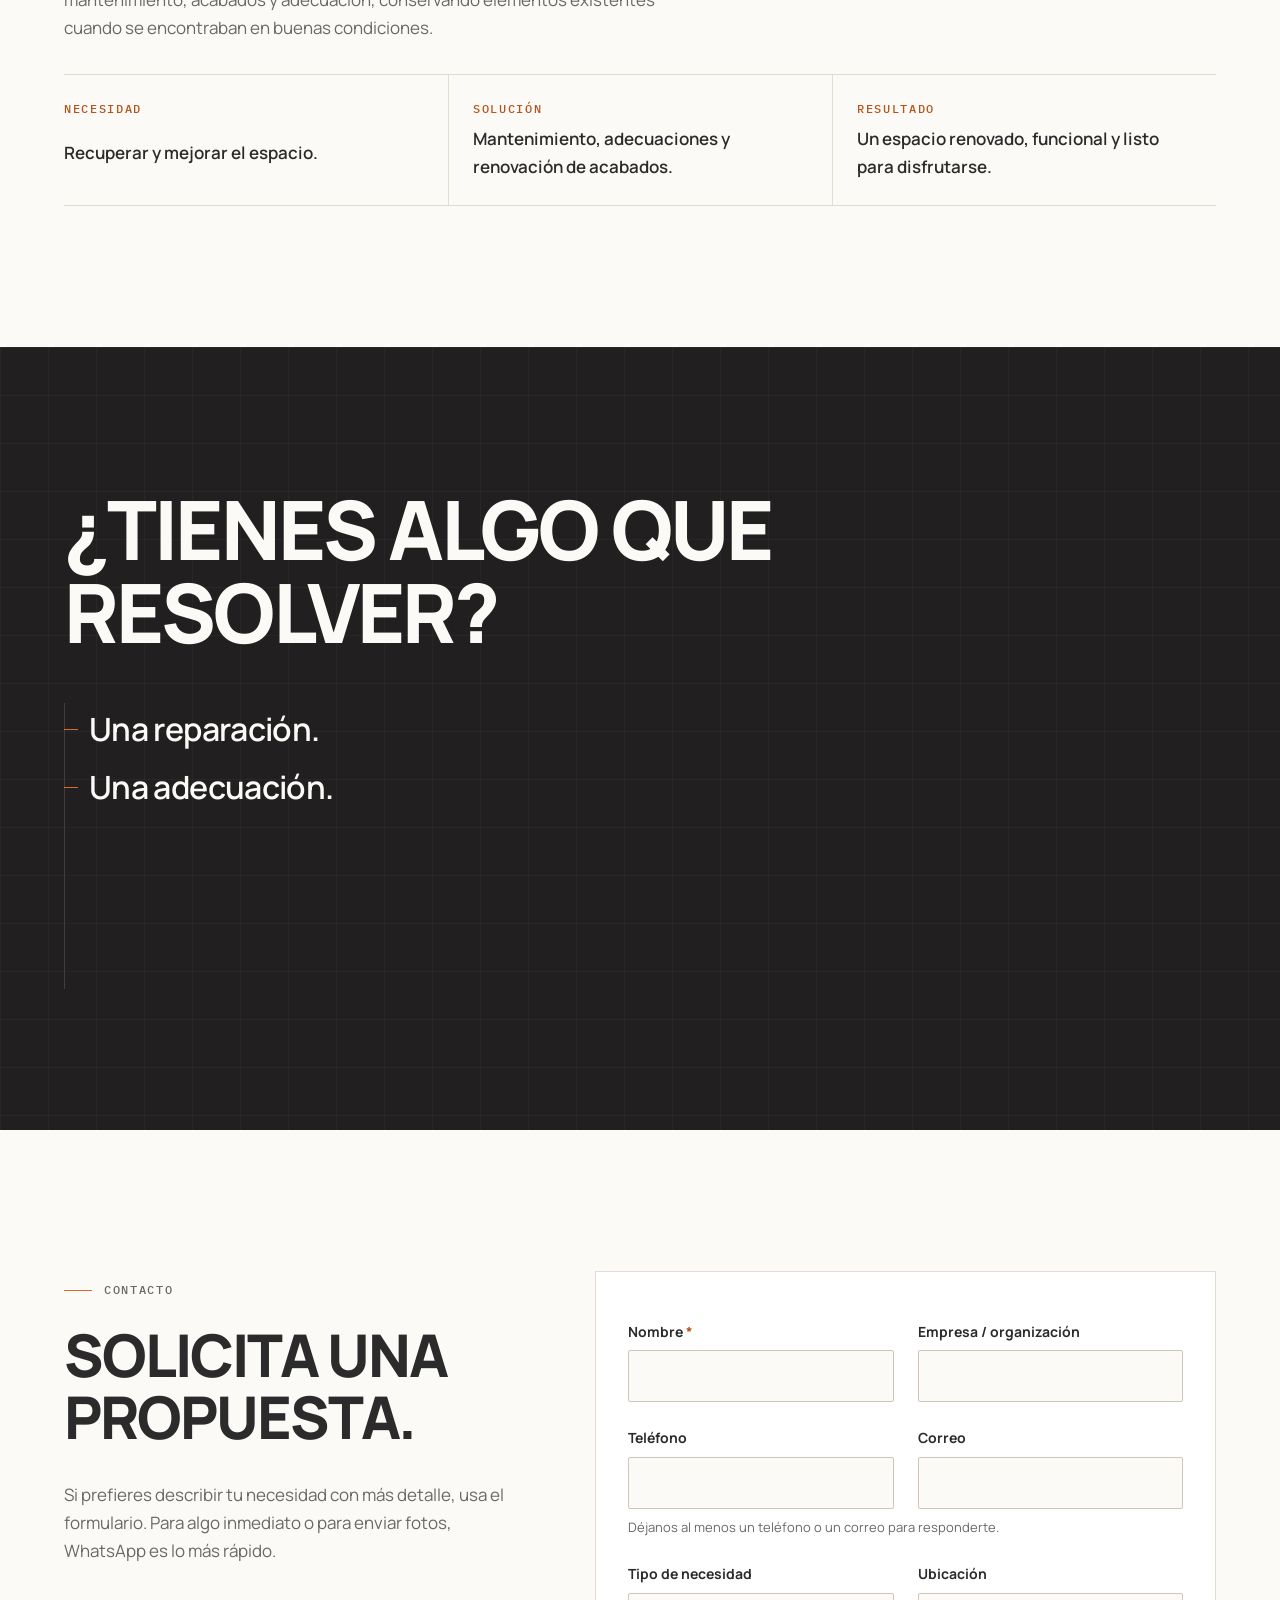
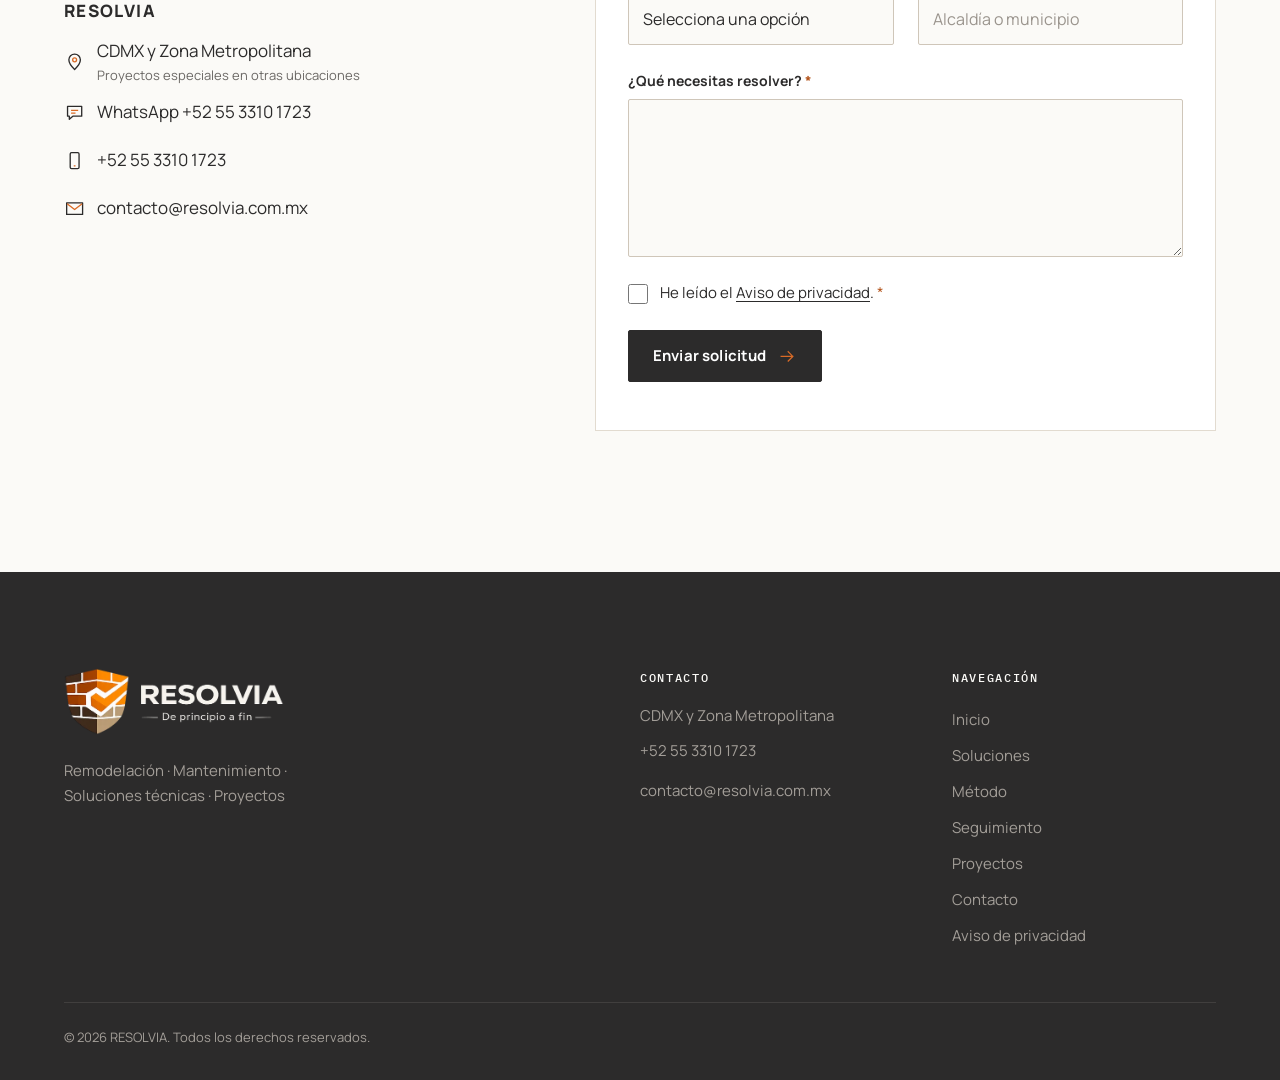
==== commit ce26484a: "Proyectos: primer caso real con imagen antes y después - Activa la sección Problemas resueltos (#pro" ====
--- a/index.html
+++ b/index.html
@@ -123,6 +123,7 @@
           <li><a class="site-nav__link" href="#soluciones">Soluciones</a></li>
           <li><a class="site-nav__link" href="#metodo">Método</a></li>
           <li><a class="site-nav__link" href="#seguimiento">Seguimiento</a></li>
+          <li><a class="site-nav__link" href="#proyectos">Proyectos</a></li>
           <li><a class="site-nav__link" href="#contacto">Contacto</a></li>
         </ul>
       </nav>
@@ -147,7 +148,8 @@
           <li><a href="#soluciones"><span class="mobile-menu__num">02</span>Soluciones</a></li>
           <li><a href="#metodo"><span class="mobile-menu__num">03</span>Método</a></li>
           <li><a href="#seguimiento"><span class="mobile-menu__num">04</span>Seguimiento</a></li>
-          <li><a href="#contacto"><span class="mobile-menu__num">05</span>Contacto</a></li>
+          <li><a href="#proyectos"><span class="mobile-menu__num">05</span>Proyectos</a></li>
+          <li><a href="#contacto"><span class="mobile-menu__num">06</span>Contacto</a></li>
         </ol>
       </nav>
       <div class="mobile-menu__footer">
@@ -563,57 +565,55 @@
     </section>
 
     <!-- ===================================================================
-         PROJECTS — Trabajos reales (DESACTIVADA)
-         Se activa quitando el atributo `hidden` cuando existan casos reales
-         documentados y autorizados. Ver README → "Agregar un trabajo".
-         No inventar proyectos, clientes, testimonios ni métricas.
-         =================================================================== -->
-    <section class="projects section" id="trabajos" aria-labelledby="projects-title" hidden>
+         PROJECTS — Problemas resueltos (casos reales)
+         Cada caso es un <article class="case"> con: imagen, nombre,
+         Necesidad → Solución → Resultado. Para agregar uno, copia el bloque
+         completo. Solo casos reales y autorizados; sin carrusel.
+         Con 3 o más casos se puede evaluar una galería.
+         =================================================================== -->
+    <section class="projects section" id="proyectos" aria-labelledby="projects-title">
       <div class="container">
         <header class="section-head section-head--split">
           <div>
-            <p class="eyebrow">Trabajos</p>
-            <h2 class="section-title" id="projects-title">Problemas resueltos.</h2>
-          </div>
-          <p class="section-head__aside">
-            Cada caso muestra qué había que resolver, cómo se resolvió y qué se entregó.
+            <p class="eyebrow" data-reveal>Proyectos</p>
+            <h2 class="section-title" id="projects-title" data-reveal>Problemas resueltos.</h2>
+          </div>
+          <p class="section-head__aside" data-reveal>
+            Cada caso se documenta con el mismo orden con el que trabajamos: qué se necesitaba, cómo se resolvió y qué se entregó.
           </p>
         </header>
 
-        <div class="projects__grid">
-          <!-- ============ PLANTILLA DE CASO (copiar y completar) ============
-          <article class="case">
-            <div class="case__media">
-              <figure class="case__photo">
-                <picture>
-                  <source srcset="assets/images/projects/nombre-antes.webp" type="image/webp">
-                  <img src="assets/images/projects/nombre-antes.jpg" alt="Estado inicial de ..." width="800" height="600" loading="lazy" decoding="async">
-                </picture>
-                <figcaption>Antes</figcaption>
-              </figure>
-              <figure class="case__photo">
-                <picture>
-                  <source srcset="assets/images/projects/nombre-despues.webp" type="image/webp">
-                  <img src="assets/images/projects/nombre-despues.jpg" alt="Resultado de ..." width="800" height="600" loading="lazy" decoding="async">
-                </picture>
-                <figcaption>Después</figcaption>
-              </figure>
-            </div>
+        <div class="projects__list">
+          <!-- CASO 01 -->
+          <article class="case" aria-labelledby="case-01-title">
+            <figure class="case__media" data-reveal>
+              <img src="assets/images/Antes%20y%20despues%20Resolvia.png"
+                   alt="Antes y después de proyecto de remodelación realizado por Resolvia"
+                   width="1536" height="1024" loading="lazy" decoding="async">
+            </figure>
+
             <div class="case__body">
-              <p class="case__category">Impermeabilización</p>
-              <h3 class="case__title">Nombre breve del trabajo</h3>
-              <dl class="case__meta">
-                <div><dt>Ubicación</dt><dd>Alcaldía o municipio</dd></div>
-                <div><dt>Duración</dt><dd>0 días</dd></div>
+              <div class="case__intro" data-reveal>
+                <h3 class="case__title" id="case-01-title">Renovación de espacio exterior</h3>
+                <p class="case__text">Recuperación y mejora de un espacio residencial mediante trabajos de mantenimiento, acabados y adecuación, conservando elementos existentes cuando se encontraban en buenas condiciones.</p>
+              </div>
+
+              <dl class="case__flow" data-reveal>
+                <div class="case__step">
+                  <dt>Necesidad</dt>
+                  <dd>Recuperar y mejorar el espacio.</dd>
+                </div>
+                <div class="case__step">
+                  <dt>Solución</dt>
+                  <dd>Mantenimiento, adecuaciones y renovación de acabados.</dd>
+                </div>
+                <div class="case__step">
+                  <dt>Resultado</dt>
+                  <dd>Un espacio renovado, funcional y listo para disfrutarse.</dd>
+                </div>
               </dl>
-              <ol class="case__flow" role="list">
-                <li><span class="case__flow-label">Problema</span><p>Qué había que resolver.</p></li>
-                <li><span class="case__flow-label">Solución</span><p>Qué hicimos y cómo lo coordinamos.</p></li>
-                <li><span class="case__flow-label">Resultado</span><p>Qué se entregó y cómo quedó documentado.</p></li>
-              </ol>
             </div>
           </article>
-          ================================================================= -->
         </div>
       </div>
     </section>
@@ -805,6 +805,7 @@
           <li><a href="#soluciones">Soluciones</a></li>
           <li><a href="#metodo">Método</a></li>
           <li><a href="#seguimiento">Seguimiento</a></li>
+          <li><a href="#proyectos">Proyectos</a></li>
           <li><a href="#contacto">Contacto</a></li>
           <li><a href="privacidad.html">Aviso de privacidad</a></li>
         </ul>
--- a/css/styles.css
+++ b/css/styles.css
@@ -1232,125 +1232,78 @@
    9. PROJECTS
    ========================================================================== */
 
-.projects__grid {
+.projects__list {
+  display: grid;
+  gap: clamp(4rem, 9vw, 7rem);
+}
+
+/* ---- Componente reutilizable: caso ----
+   Imagen + nombre + Necesidad → Solución → Resultado.
+   La imagen se muestra completa (sin recorte). */
+.case {
+  display: grid;
+  gap: clamp(2rem, 4vw, 3rem);
+  max-width: 1200px;
+  margin-inline: auto;
+}
+
+.case__media {
+  margin: 0;
+}
+
+.case__media img {
+  display: block;
+  width: 100%;
+  height: auto;
+  aspect-ratio: 1536 / 1024;
+  object-fit: contain;
+  border-radius: var(--radius);
+  box-shadow: 0 1px 2px rgba(44, 43, 43, 0.04), 0 12px 32px -18px rgba(44, 43, 43, 0.18);
+}
+
+.case__body {
   display: grid;
   gap: var(--space-4);
 }
 
-/* ---- Componente reutilizable: caso ---- */
-.case {
-  display: grid;
-  border: 1px solid var(--resolvia-line);
-  background: var(--resolvia-white);
-}
-
-.case__media {
-  display: grid;
-  grid-template-columns: 1fr 1fr;
-  gap: 1px;
-  background: var(--resolvia-line);
-}
-
-.case__photo {
-  position: relative;
-  aspect-ratio: 4 / 3;
-  overflow: hidden;
+.case__title {
+  font-size: clamp(1.4rem, 2.6vw, 2rem);
+  font-weight: 800;
+  line-height: 1.15;
+  letter-spacing: -0.02em;
+  margin-bottom: 0.75rem;
+}
+
+.case__text {
+  max-width: 62ch;
+  color: var(--color-text-muted);
+}
+
+.case__flow {
+  display: grid;
   margin: 0;
-}
-
-.case__photo img {
-  width: 100%;
-  height: 100%;
-  object-fit: cover;
-  transition: transform var(--dur-slow) var(--ease);
-}
-
-.case:hover .case__photo img {
-  transform: scale(1.03);
-}
-
-.case__photo figcaption {
-  position: absolute;
-  left: 0.75rem;
-  bottom: 0.75rem;
-  padding: 0.3rem 0.55rem;
-  font-family: var(--font-mono);
-  font-size: var(--fs-label);
-  letter-spacing: 0.1em;
-  text-transform: uppercase;
-  background: var(--resolvia-white-warm);
-  color: var(--resolvia-charcoal);
-}
-
-.case__body {
-  padding: var(--space-4) var(--space-3);
-}
-
-.case__category {
+  border-top: 1px solid var(--resolvia-line);
+}
+
+.case__step {
+  display: grid;
+  gap: 0.4rem;
+  padding: 1.1rem 0;
+  border-bottom: 1px solid var(--resolvia-line);
+}
+
+.case__step dt {
   font-family: var(--font-mono);
   font-size: var(--fs-label);
   letter-spacing: var(--tracking-label);
   text-transform: uppercase;
   color: var(--color-accent-text);
-  margin-bottom: 0.75rem;
-}
-
-.case__title {
-  font-size: clamp(1.35rem, 2.4vw, 1.9rem);
-  font-weight: 800;
-  line-height: 1.15;
-  letter-spacing: -0.02em;
-  margin-bottom: var(--space-3);
-  max-width: 28ch;
-}
-
-.case__meta {
-  display: grid;
-  gap: 0.5rem;
-  margin-bottom: var(--space-3);
-  font-size: var(--fs-small);
-}
-
-.case__meta div {
-  display: grid;
-  grid-template-columns: 6.5rem 1fr;
-  gap: 1rem;
-}
-
-.case__meta dt {
-  color: var(--color-text-muted);
-}
-
-.case__meta dd {
+}
+
+.case__step dd {
   margin: 0;
   font-weight: 600;
-}
-
-.case__flow {
-  display: grid;
-  border-top: 1px solid var(--resolvia-line);
-}
-
-.case__flow li {
-  display: grid;
-  grid-template-columns: 6.5rem 1fr;
-  gap: 1rem;
-  padding: 0.9rem 0;
-  border-bottom: 1px solid var(--resolvia-line);
-}
-
-.case__flow-label {
-  font-family: var(--font-mono);
-  font-size: var(--fs-label);
-  letter-spacing: 0.1em;
-  text-transform: uppercase;
   color: var(--resolvia-charcoal);
-  padding-top: 0.2rem;
-}
-
-.case__flow p {
-  color: var(--color-text-muted);
-  font-size: var(--fs-small);
 }
 
 
--- a/css/responsive.css
+++ b/css/responsive.css
@@ -55,10 +55,6 @@
 
   .site-header__cta {
     display: inline-flex;
-  }
-
-  .case__body {
-    padding: var(--space-5) var(--space-4);
   }
 }
 
@@ -166,18 +162,20 @@
     grid-template-columns: repeat(4, 1fr);
   }
 
-  /* PROJECTS */
-  .case {
-    grid-template-columns: minmax(0, 1.1fr) minmax(0, 0.9fr);
-  }
-
-  .case__media {
-    grid-template-columns: 1fr;
-  }
-
-  .case__photo {
-    aspect-ratio: auto;
-    min-height: 220px;
+  /* PROJECTS: Necesidad → Solución → Resultado en horizontal */
+  .case__flow {
+    grid-template-columns: repeat(3, minmax(0, 1fr));
+    border-bottom: 1px solid var(--resolvia-line);
+  }
+
+  .case__step {
+    padding: var(--space-3) var(--space-3) var(--space-3) 0;
+    border-bottom: 0;
+  }
+
+  .case__step + .case__step {
+    padding-left: var(--space-3);
+    border-left: 1px solid var(--resolvia-line);
   }
 
   /* CTA */
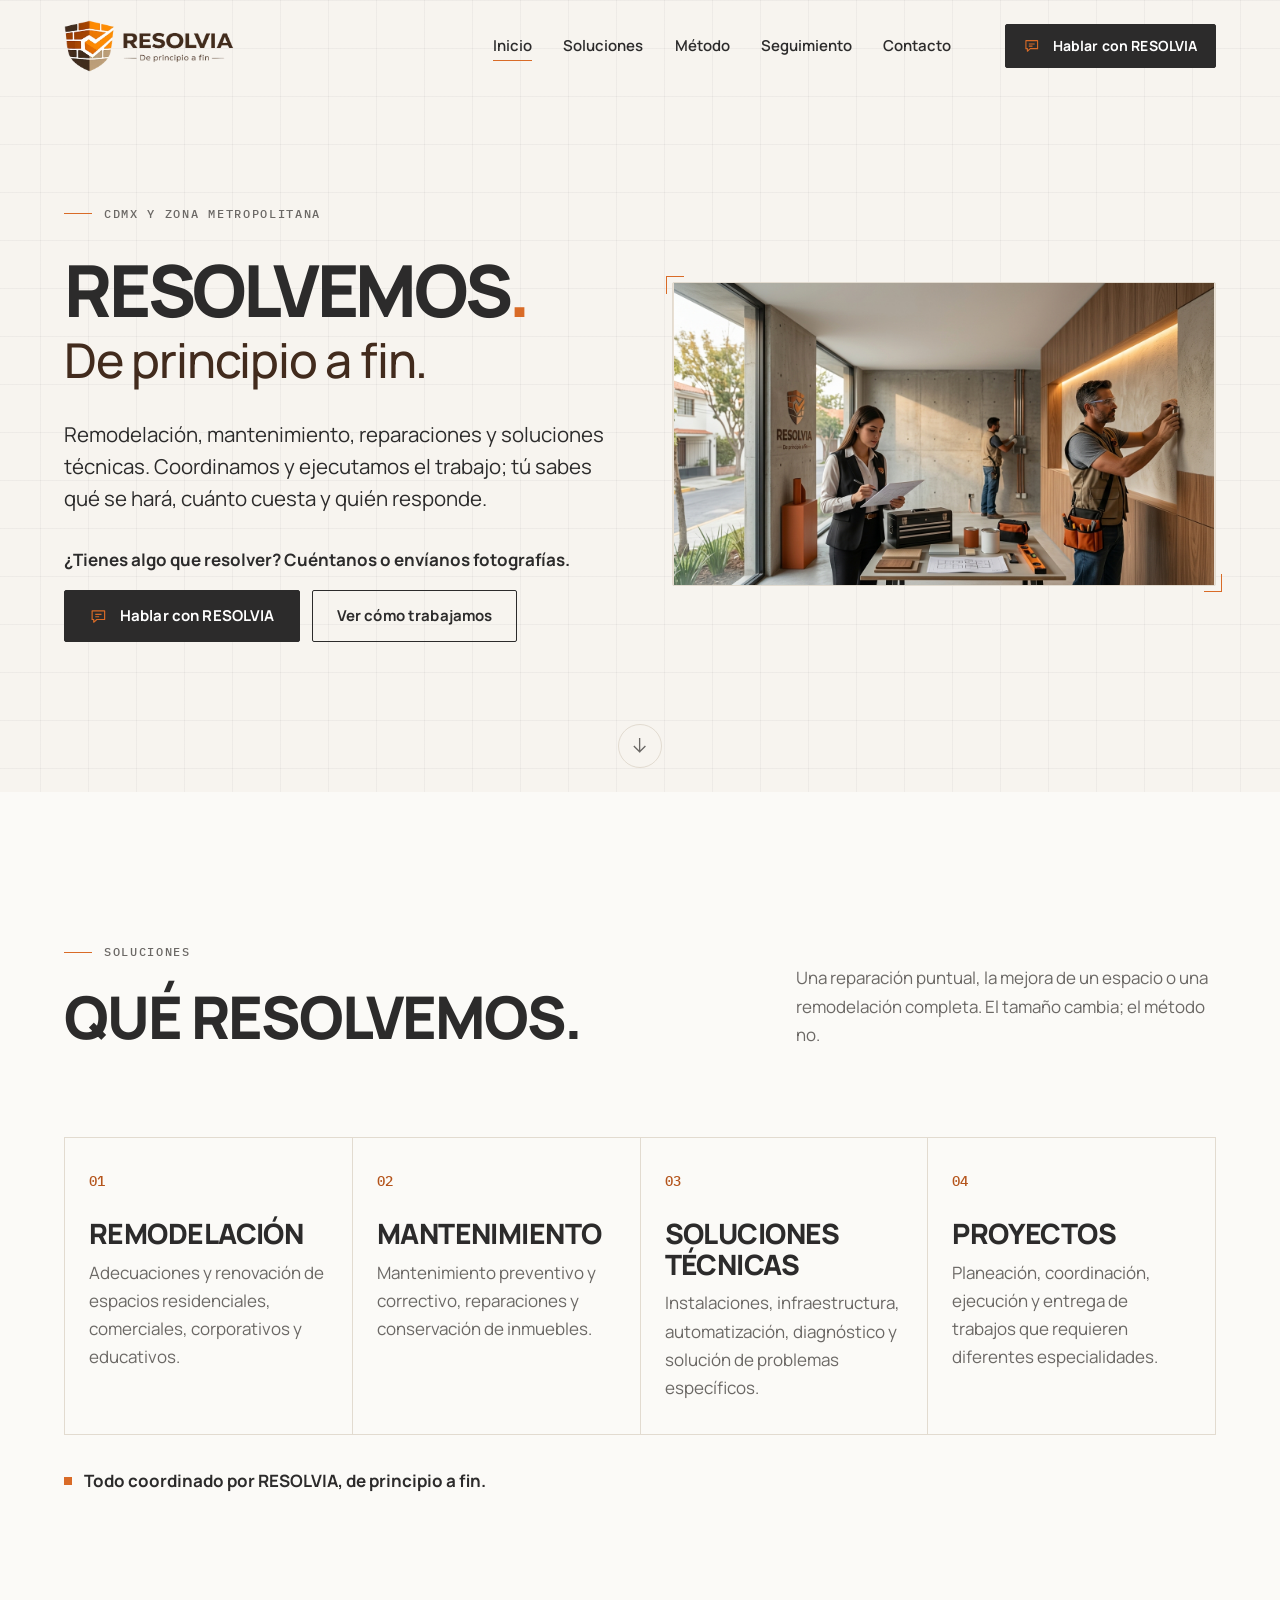
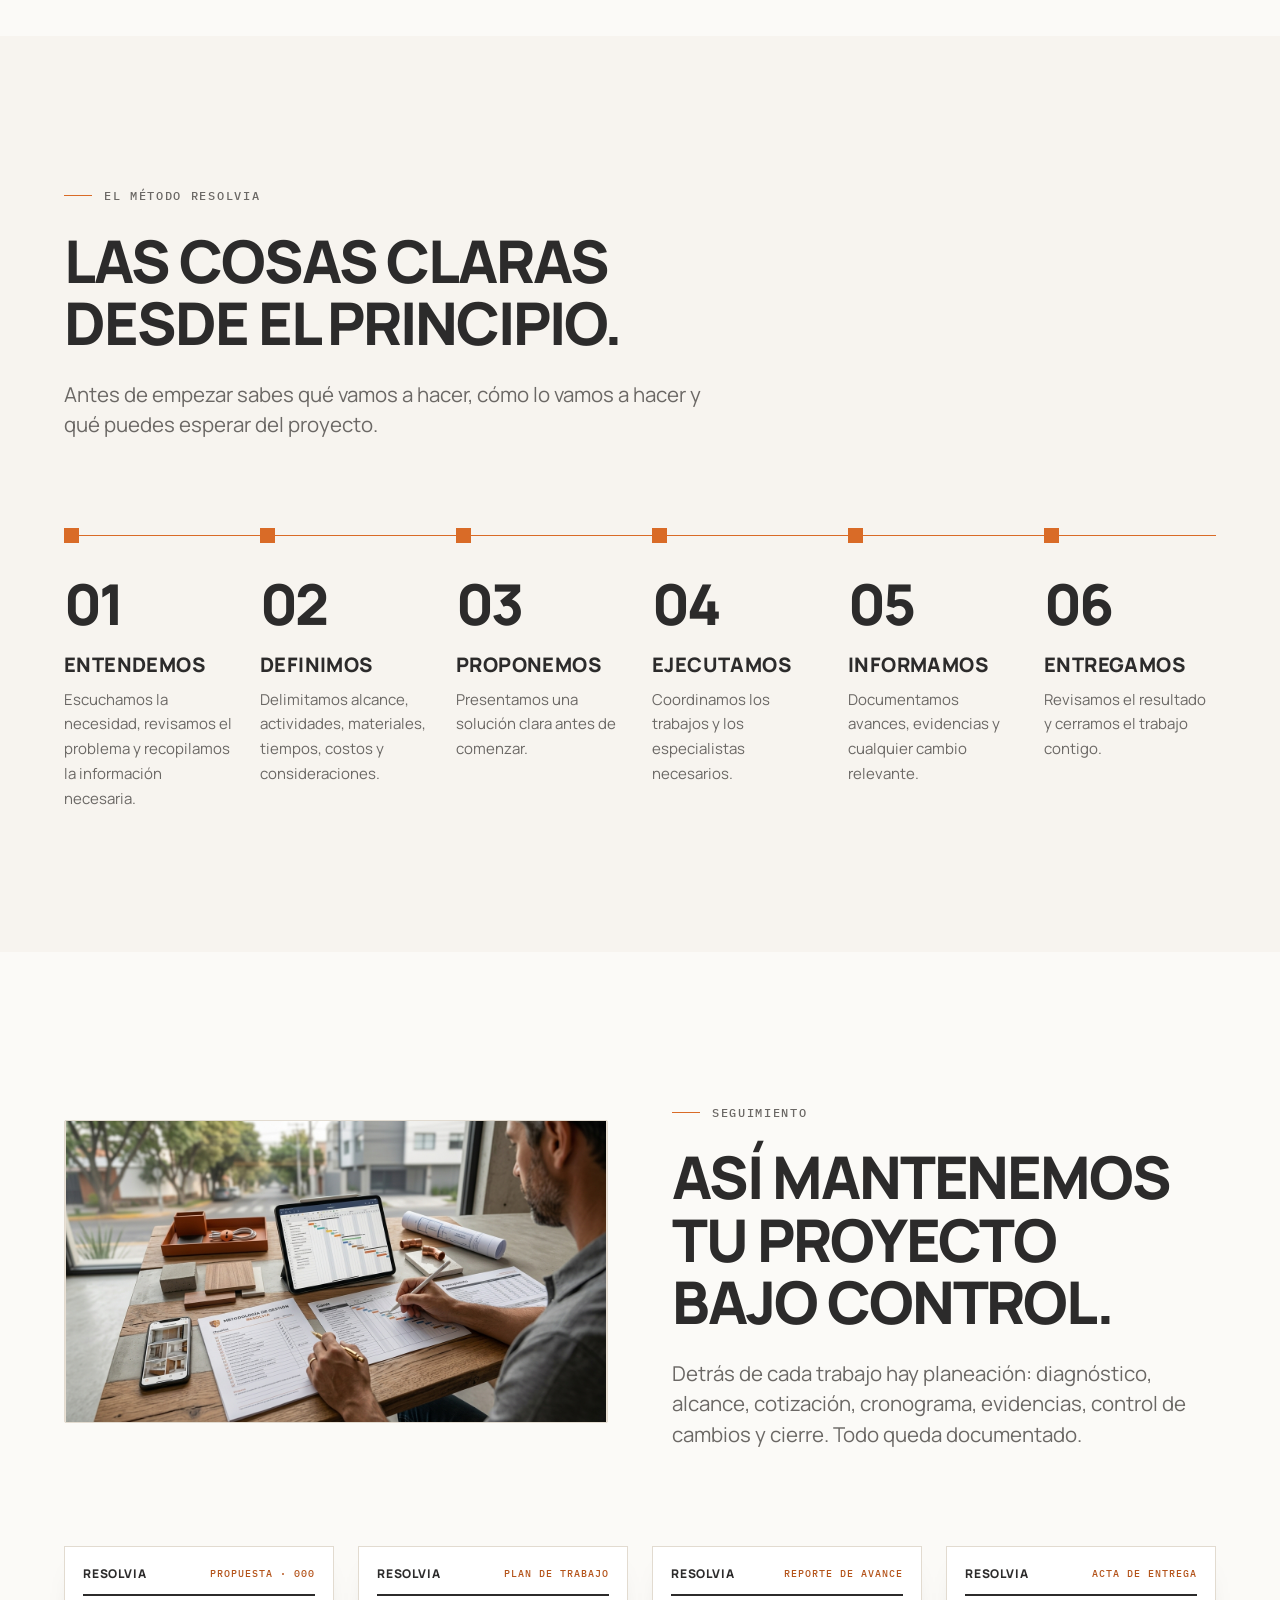
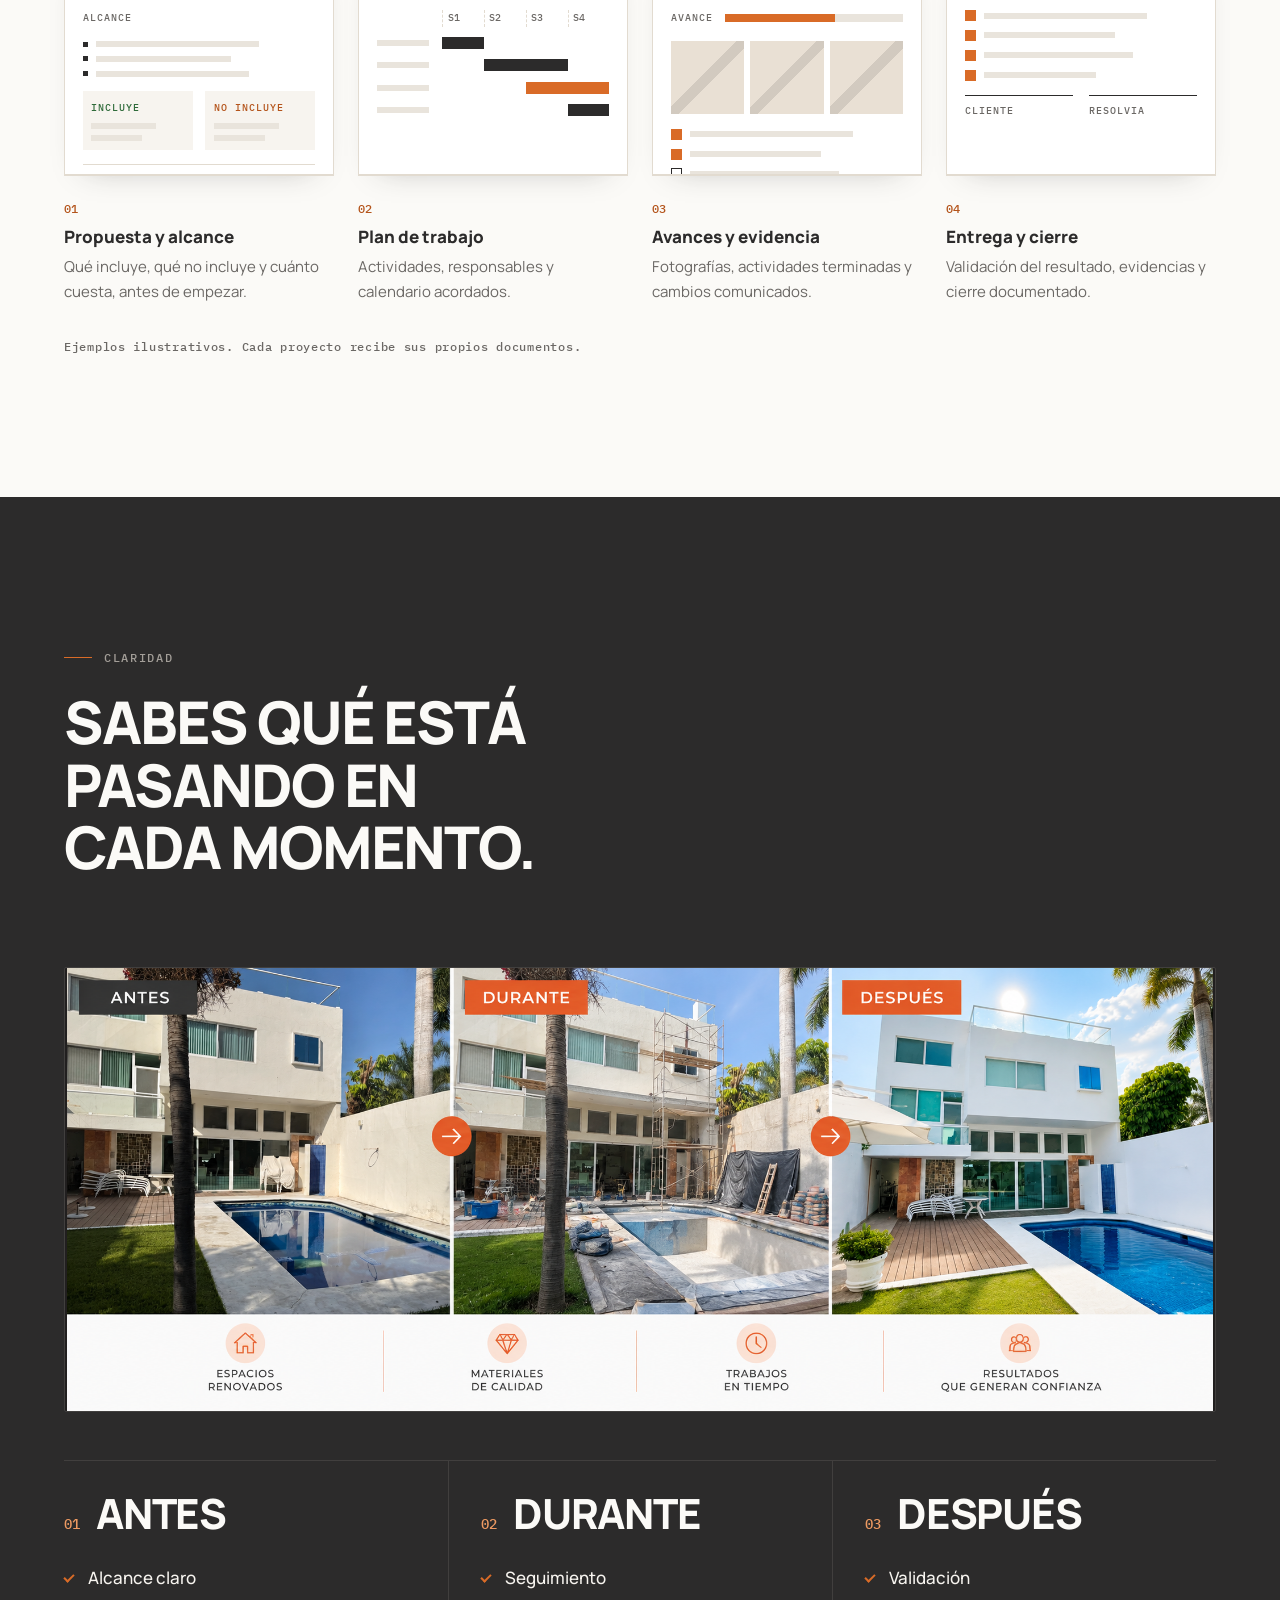
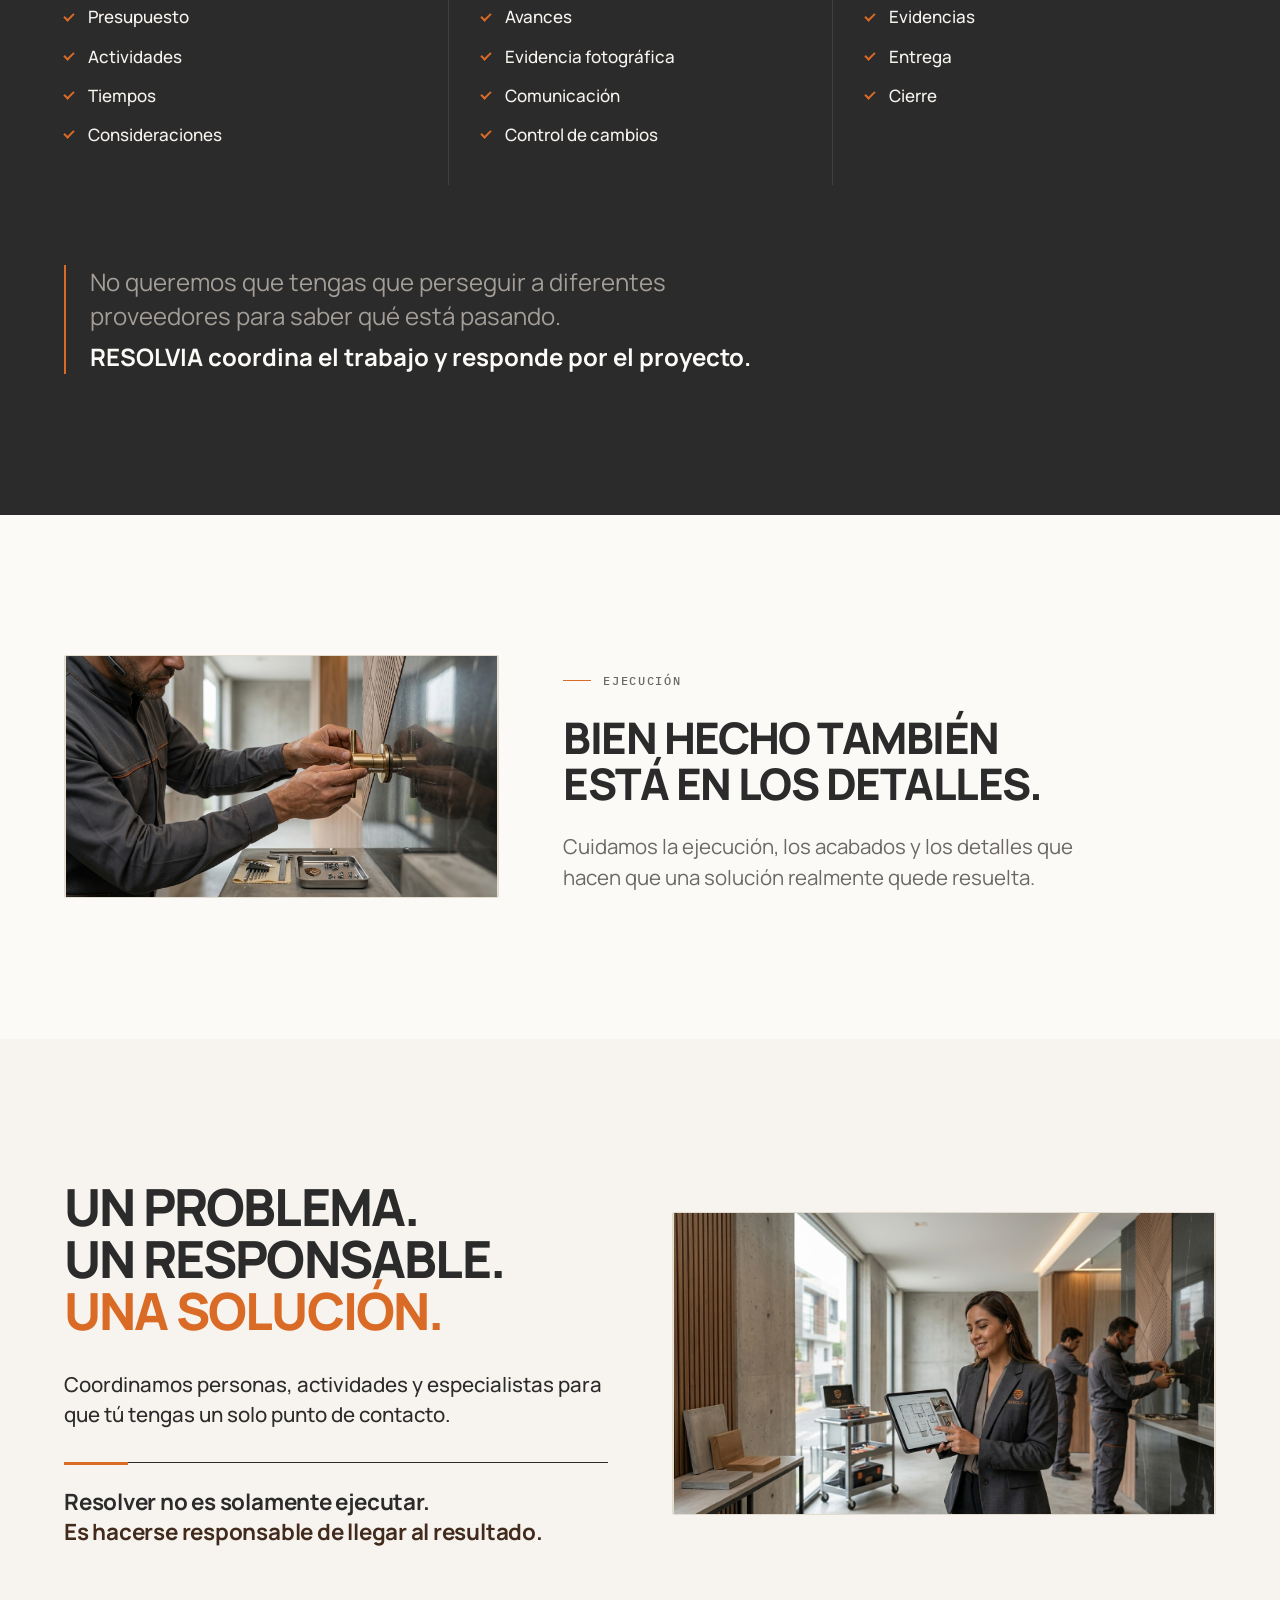
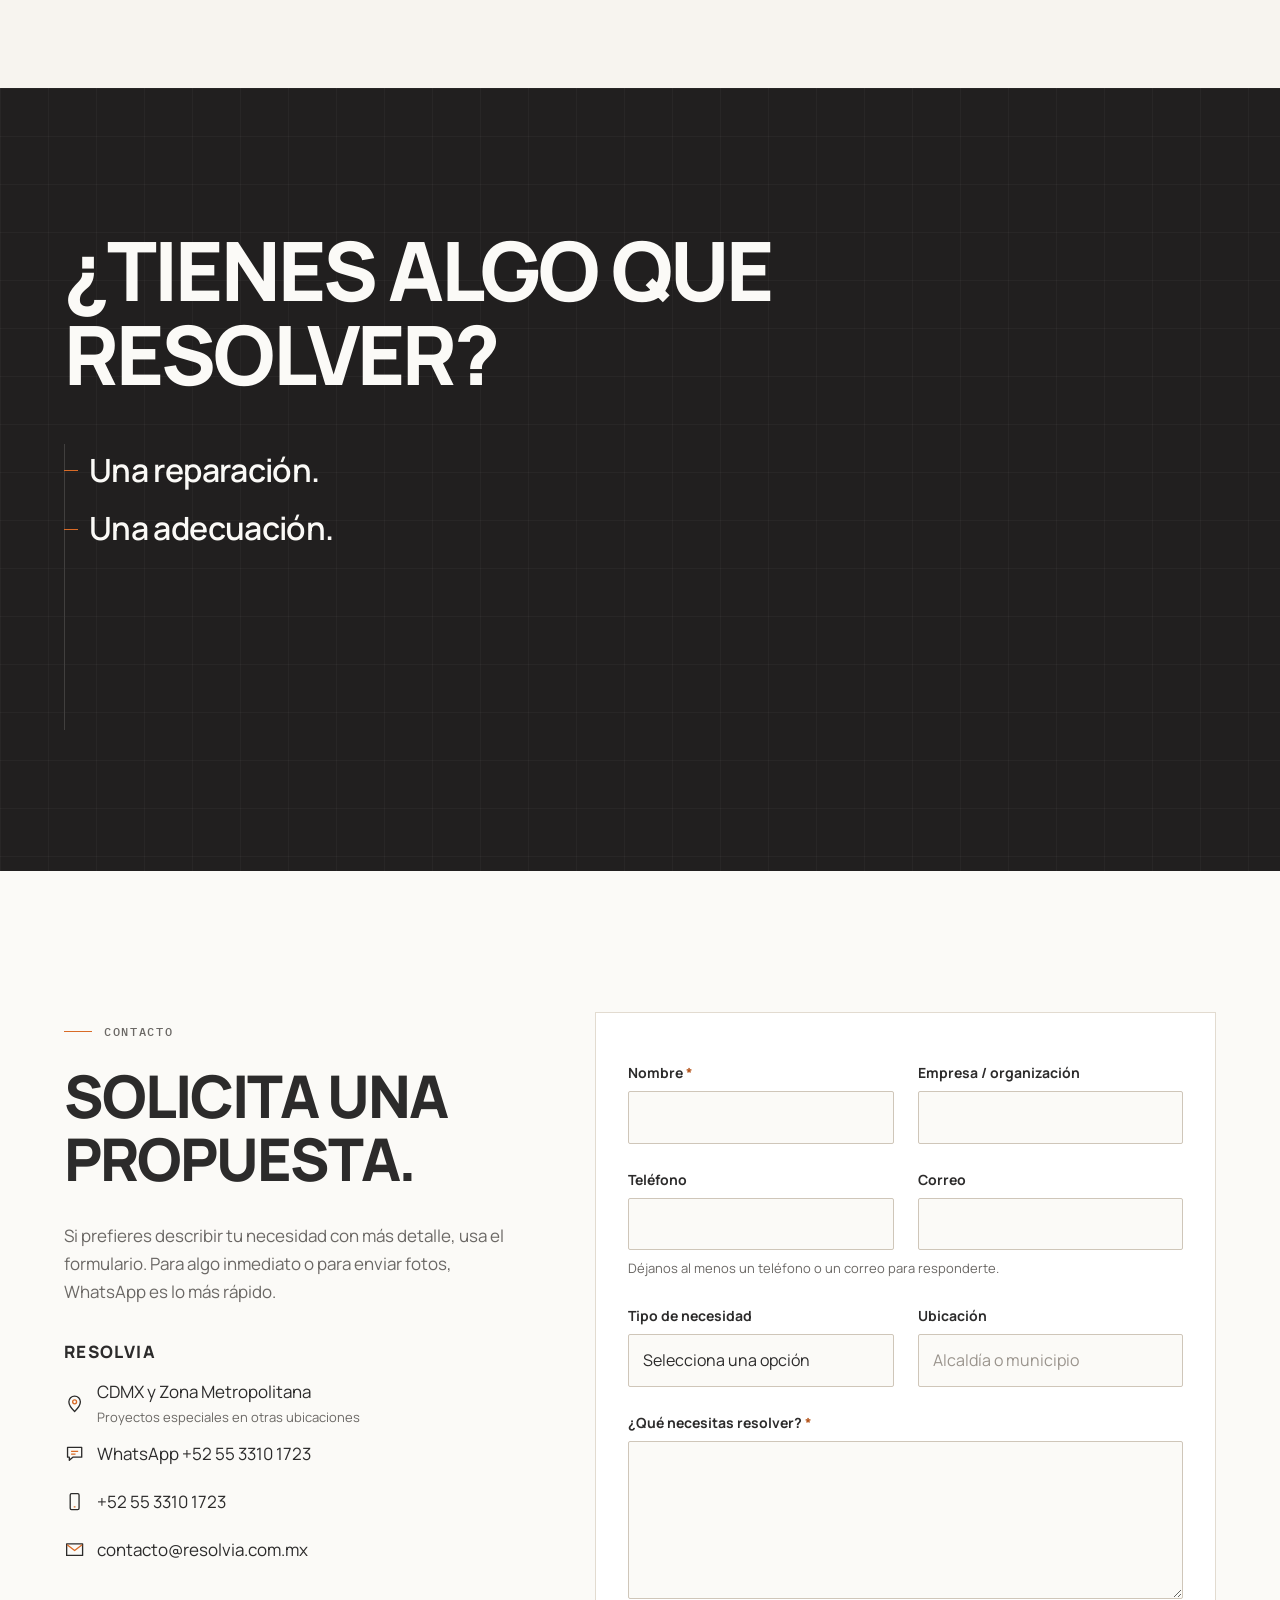
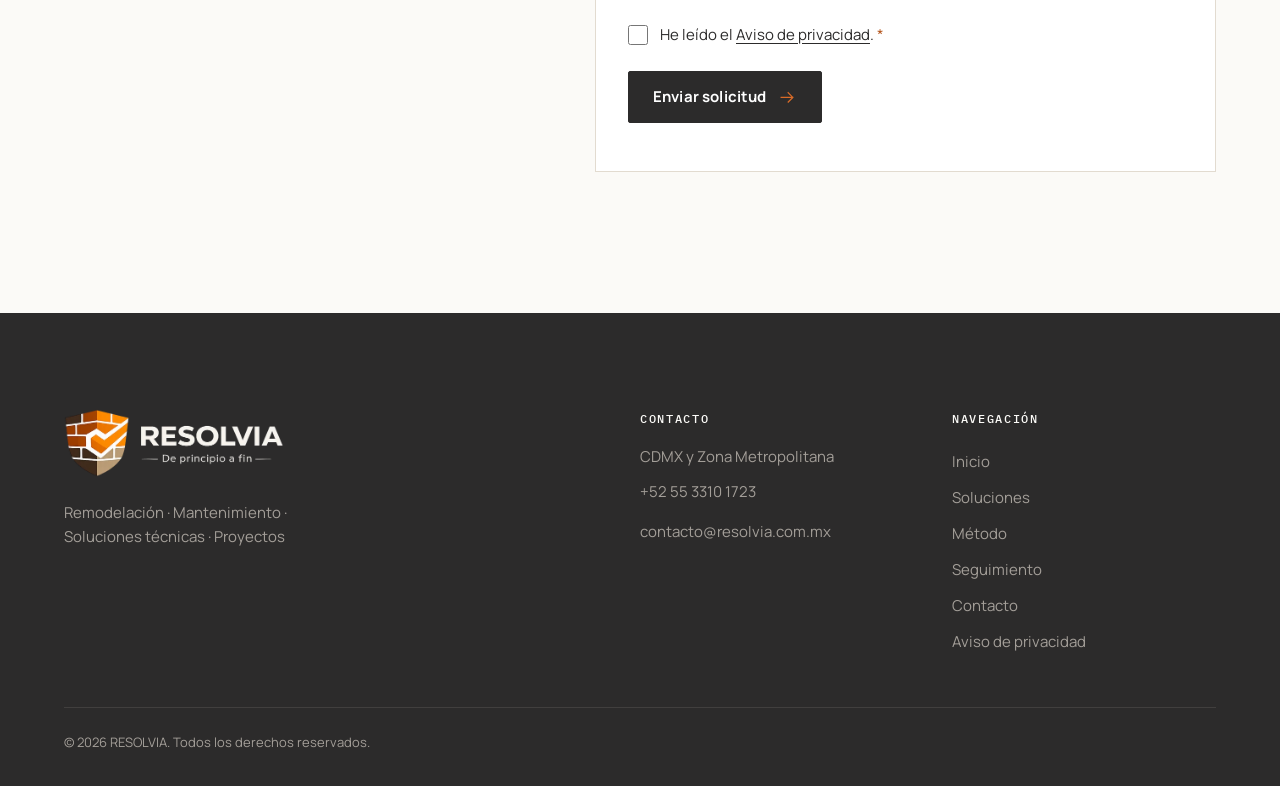
==== commit 3fe95f69: "Claridad: reemplazar la imagen conceptual por la foto real - Nueva imagen 'Antes Durante y Despues.p" ====
--- a/index.html
+++ b/index.html
@@ -123,7 +123,6 @@
           <li><a class="site-nav__link" href="#soluciones">Soluciones</a></li>
           <li><a class="site-nav__link" href="#metodo">Método</a></li>
           <li><a class="site-nav__link" href="#seguimiento">Seguimiento</a></li>
-          <li><a class="site-nav__link" href="#proyectos">Proyectos</a></li>
           <li><a class="site-nav__link" href="#contacto">Contacto</a></li>
         </ul>
       </nav>
@@ -148,8 +147,7 @@
           <li><a href="#soluciones"><span class="mobile-menu__num">02</span>Soluciones</a></li>
           <li><a href="#metodo"><span class="mobile-menu__num">03</span>Método</a></li>
           <li><a href="#seguimiento"><span class="mobile-menu__num">04</span>Seguimiento</a></li>
-          <li><a href="#proyectos"><span class="mobile-menu__num">05</span>Proyectos</a></li>
-          <li><a href="#contacto"><span class="mobile-menu__num">06</span>Contacto</a></li>
+          <li><a href="#contacto"><span class="mobile-menu__num">05</span>Contacto</a></li>
         </ol>
       </nav>
       <div class="mobile-menu__footer">
@@ -458,11 +456,11 @@
           </h2>
         </header>
 
-        <!-- IMAGEN 03 · EJECUTAMOS. Composición completa: sin recorte. -->
+        <!-- PROYECTO REAL · Antes, durante y después. Composición completa: sin recorte. -->
         <figure class="clarity__media" data-reveal>
-          <img class="photo photo--dark" src="assets/images/resolvia-03-antes-durante-despues.jpg"
-               alt="Proceso de trabajo antes, durante y después de una intervención Resolvia"
-               width="1376" height="768" loading="lazy" decoding="async">
+          <img class="photo photo--dark clarity__photo" src="assets/images/Antes%20Durante%20y%20Despues.png"
+               alt="Antes, durante y después de un proyecto real realizado por Resolvia"
+               width="2017" height="780" loading="lazy" decoding="async">
         </figure>
 
         <div class="phases">
@@ -565,55 +563,57 @@
     </section>
 
     <!-- ===================================================================
-         PROJECTS — Problemas resueltos (casos reales)
-         Cada caso es un <article class="case"> con: imagen, nombre,
-         Necesidad → Solución → Resultado. Para agregar uno, copia el bloque
-         completo. Solo casos reales y autorizados; sin carrusel.
-         Con 3 o más casos se puede evaluar una galería.
-         =================================================================== -->
-    <section class="projects section" id="proyectos" aria-labelledby="projects-title">
+         PROJECTS — Trabajos reales (DESACTIVADA)
+         Se activa quitando el atributo `hidden` cuando existan casos reales
+         documentados y autorizados. Ver README → "Agregar un trabajo".
+         No inventar proyectos, clientes, testimonios ni métricas.
+         =================================================================== -->
+    <section class="projects section" id="trabajos" aria-labelledby="projects-title" hidden>
       <div class="container">
         <header class="section-head section-head--split">
           <div>
-            <p class="eyebrow" data-reveal>Proyectos</p>
-            <h2 class="section-title" id="projects-title" data-reveal>Problemas resueltos.</h2>
-          </div>
-          <p class="section-head__aside" data-reveal>
-            Cada caso se documenta con el mismo orden con el que trabajamos: qué se necesitaba, cómo se resolvió y qué se entregó.
+            <p class="eyebrow">Trabajos</p>
+            <h2 class="section-title" id="projects-title">Problemas resueltos.</h2>
+          </div>
+          <p class="section-head__aside">
+            Cada caso muestra qué había que resolver, cómo se resolvió y qué se entregó.
           </p>
         </header>
 
-        <div class="projects__list">
-          <!-- CASO 01 -->
-          <article class="case" aria-labelledby="case-01-title">
-            <figure class="case__media" data-reveal>
-              <img src="assets/images/Antes%20y%20despues%20Resolvia.png"
-                   alt="Antes y después de proyecto de remodelación realizado por Resolvia"
-                   width="1536" height="1024" loading="lazy" decoding="async">
-            </figure>
-
+        <div class="projects__grid">
+          <!-- ============ PLANTILLA DE CASO (copiar y completar) ============
+          <article class="case">
+            <div class="case__media">
+              <figure class="case__photo">
+                <picture>
+                  <source srcset="assets/images/projects/nombre-antes.webp" type="image/webp">
+                  <img src="assets/images/projects/nombre-antes.jpg" alt="Estado inicial de ..." width="800" height="600" loading="lazy" decoding="async">
+                </picture>
+                <figcaption>Antes</figcaption>
+              </figure>
+              <figure class="case__photo">
+                <picture>
+                  <source srcset="assets/images/projects/nombre-despues.webp" type="image/webp">
+                  <img src="assets/images/projects/nombre-despues.jpg" alt="Resultado de ..." width="800" height="600" loading="lazy" decoding="async">
+                </picture>
+                <figcaption>Después</figcaption>
+              </figure>
+            </div>
             <div class="case__body">
-              <div class="case__intro" data-reveal>
-                <h3 class="case__title" id="case-01-title">Renovación de espacio exterior</h3>
-                <p class="case__text">Recuperación y mejora de un espacio residencial mediante trabajos de mantenimiento, acabados y adecuación, conservando elementos existentes cuando se encontraban en buenas condiciones.</p>
-              </div>
-
-              <dl class="case__flow" data-reveal>
-                <div class="case__step">
-                  <dt>Necesidad</dt>
-                  <dd>Recuperar y mejorar el espacio.</dd>
-                </div>
-                <div class="case__step">
-                  <dt>Solución</dt>
-                  <dd>Mantenimiento, adecuaciones y renovación de acabados.</dd>
-                </div>
-                <div class="case__step">
-                  <dt>Resultado</dt>
-                  <dd>Un espacio renovado, funcional y listo para disfrutarse.</dd>
-                </div>
+              <p class="case__category">Impermeabilización</p>
+              <h3 class="case__title">Nombre breve del trabajo</h3>
+              <dl class="case__meta">
+                <div><dt>Ubicación</dt><dd>Alcaldía o municipio</dd></div>
+                <div><dt>Duración</dt><dd>0 días</dd></div>
               </dl>
+              <ol class="case__flow" role="list">
+                <li><span class="case__flow-label">Problema</span><p>Qué había que resolver.</p></li>
+                <li><span class="case__flow-label">Solución</span><p>Qué hicimos y cómo lo coordinamos.</p></li>
+                <li><span class="case__flow-label">Resultado</span><p>Qué se entregó y cómo quedó documentado.</p></li>
+              </ol>
             </div>
           </article>
+          ================================================================= -->
         </div>
       </div>
     </section>
@@ -805,7 +805,6 @@
           <li><a href="#soluciones">Soluciones</a></li>
           <li><a href="#metodo">Método</a></li>
           <li><a href="#seguimiento">Seguimiento</a></li>
-          <li><a href="#proyectos">Proyectos</a></li>
           <li><a href="#contacto">Contacto</a></li>
           <li><a href="privacidad.html">Aviso de privacidad</a></li>
         </ul>
--- a/css/styles.css
+++ b/css/styles.css
@@ -953,6 +953,23 @@
   margin: 0 0 var(--space-5);
 }
 
+/* Fotografía real (2017×780): proporción propia, completa, sin recorte */
+.clarity__photo {
+  aspect-ratio: 2017 / 780;
+}
+
+/* Móvil: la imagen usa todo el ancho de la pantalla para ganar tamaño */
+@media (max-width: 599px) {
+  .clarity__media {
+    margin-inline: calc(var(--gutter) * -1);
+  }
+
+  .clarity__photo {
+    border-inline: 0;
+    border-radius: 0;
+  }
+}
+
 .docs {
   display: grid;
   gap: var(--space-4);
@@ -1232,78 +1249,125 @@
    9. PROJECTS
    ========================================================================== */
 
-.projects__list {
-  display: grid;
-  gap: clamp(4rem, 9vw, 7rem);
-}
-
-/* ---- Componente reutilizable: caso ----
-   Imagen + nombre + Necesidad → Solución → Resultado.
-   La imagen se muestra completa (sin recorte). */
+.projects__grid {
+  display: grid;
+  gap: var(--space-4);
+}
+
+/* ---- Componente reutilizable: caso ---- */
 .case {
   display: grid;
-  gap: clamp(2rem, 4vw, 3rem);
-  max-width: 1200px;
-  margin-inline: auto;
+  border: 1px solid var(--resolvia-line);
+  background: var(--resolvia-white);
 }
 
 .case__media {
+  display: grid;
+  grid-template-columns: 1fr 1fr;
+  gap: 1px;
+  background: var(--resolvia-line);
+}
+
+.case__photo {
+  position: relative;
+  aspect-ratio: 4 / 3;
+  overflow: hidden;
   margin: 0;
 }
 
-.case__media img {
-  display: block;
+.case__photo img {
   width: 100%;
-  height: auto;
-  aspect-ratio: 1536 / 1024;
-  object-fit: contain;
-  border-radius: var(--radius);
-  box-shadow: 0 1px 2px rgba(44, 43, 43, 0.04), 0 12px 32px -18px rgba(44, 43, 43, 0.18);
+  height: 100%;
+  object-fit: cover;
+  transition: transform var(--dur-slow) var(--ease);
+}
+
+.case:hover .case__photo img {
+  transform: scale(1.03);
+}
+
+.case__photo figcaption {
+  position: absolute;
+  left: 0.75rem;
+  bottom: 0.75rem;
+  padding: 0.3rem 0.55rem;
+  font-family: var(--font-mono);
+  font-size: var(--fs-label);
+  letter-spacing: 0.1em;
+  text-transform: uppercase;
+  background: var(--resolvia-white-warm);
+  color: var(--resolvia-charcoal);
 }
 
 .case__body {
-  display: grid;
-  gap: var(--space-4);
-}
-
-.case__title {
-  font-size: clamp(1.4rem, 2.6vw, 2rem);
-  font-weight: 800;
-  line-height: 1.15;
-  letter-spacing: -0.02em;
-  margin-bottom: 0.75rem;
-}
-
-.case__text {
-  max-width: 62ch;
-  color: var(--color-text-muted);
-}
-
-.case__flow {
-  display: grid;
-  margin: 0;
-  border-top: 1px solid var(--resolvia-line);
-}
-
-.case__step {
-  display: grid;
-  gap: 0.4rem;
-  padding: 1.1rem 0;
-  border-bottom: 1px solid var(--resolvia-line);
-}
-
-.case__step dt {
+  padding: var(--space-4) var(--space-3);
+}
+
+.case__category {
   font-family: var(--font-mono);
   font-size: var(--fs-label);
   letter-spacing: var(--tracking-label);
   text-transform: uppercase;
   color: var(--color-accent-text);
-}
-
-.case__step dd {
+  margin-bottom: 0.75rem;
+}
+
+.case__title {
+  font-size: clamp(1.35rem, 2.4vw, 1.9rem);
+  font-weight: 800;
+  line-height: 1.15;
+  letter-spacing: -0.02em;
+  margin-bottom: var(--space-3);
+  max-width: 28ch;
+}
+
+.case__meta {
+  display: grid;
+  gap: 0.5rem;
+  margin-bottom: var(--space-3);
+  font-size: var(--fs-small);
+}
+
+.case__meta div {
+  display: grid;
+  grid-template-columns: 6.5rem 1fr;
+  gap: 1rem;
+}
+
+.case__meta dt {
+  color: var(--color-text-muted);
+}
+
+.case__meta dd {
   margin: 0;
   font-weight: 600;
+}
+
+.case__flow {
+  display: grid;
+  border-top: 1px solid var(--resolvia-line);
+}
+
+.case__flow li {
+  display: grid;
+  grid-template-columns: 6.5rem 1fr;
+  gap: 1rem;
+  padding: 0.9rem 0;
+  border-bottom: 1px solid var(--resolvia-line);
+}
+
+.case__flow-label {
+  font-family: var(--font-mono);
+  font-size: var(--fs-label);
+  letter-spacing: 0.1em;
+  text-transform: uppercase;
   color: var(--resolvia-charcoal);
+  padding-top: 0.2rem;
+}
+
+.case__flow p {
+  color: var(--color-text-muted);
+  font-size: var(--fs-small);
 }
 
 
